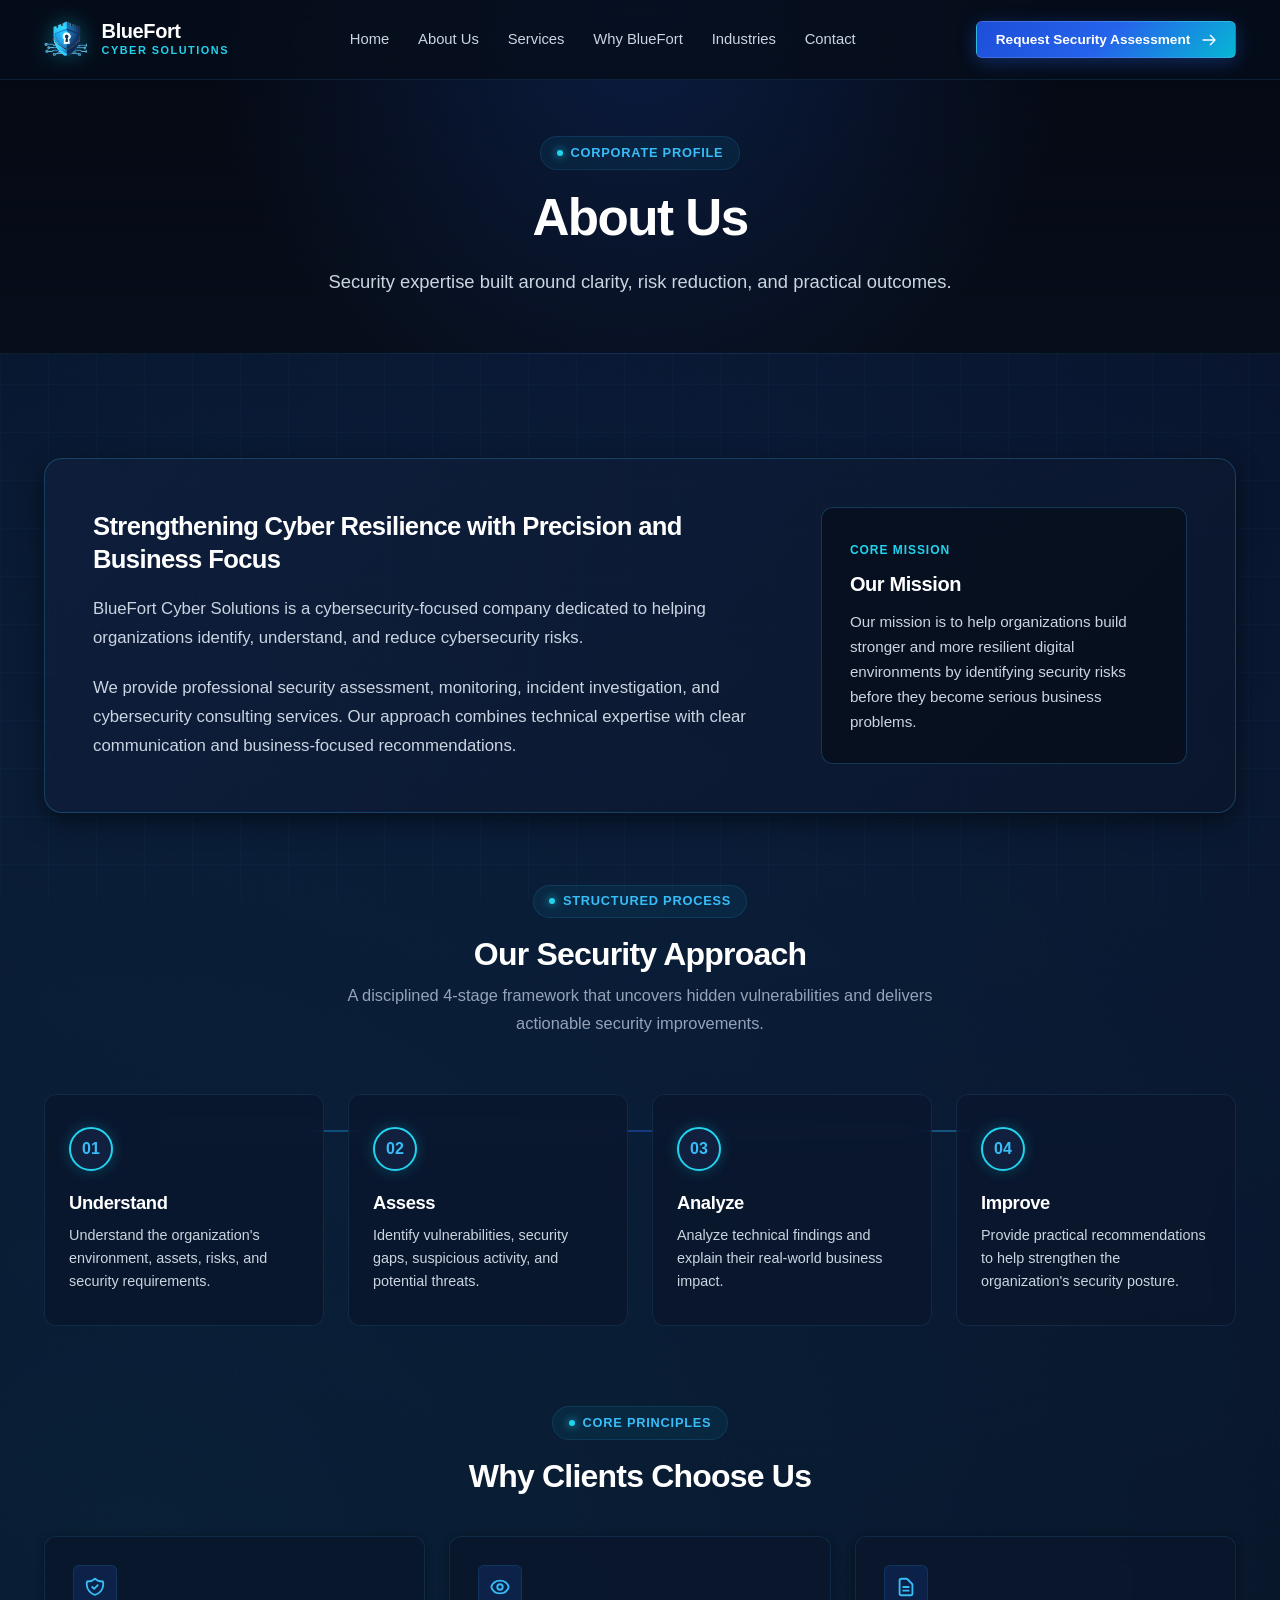
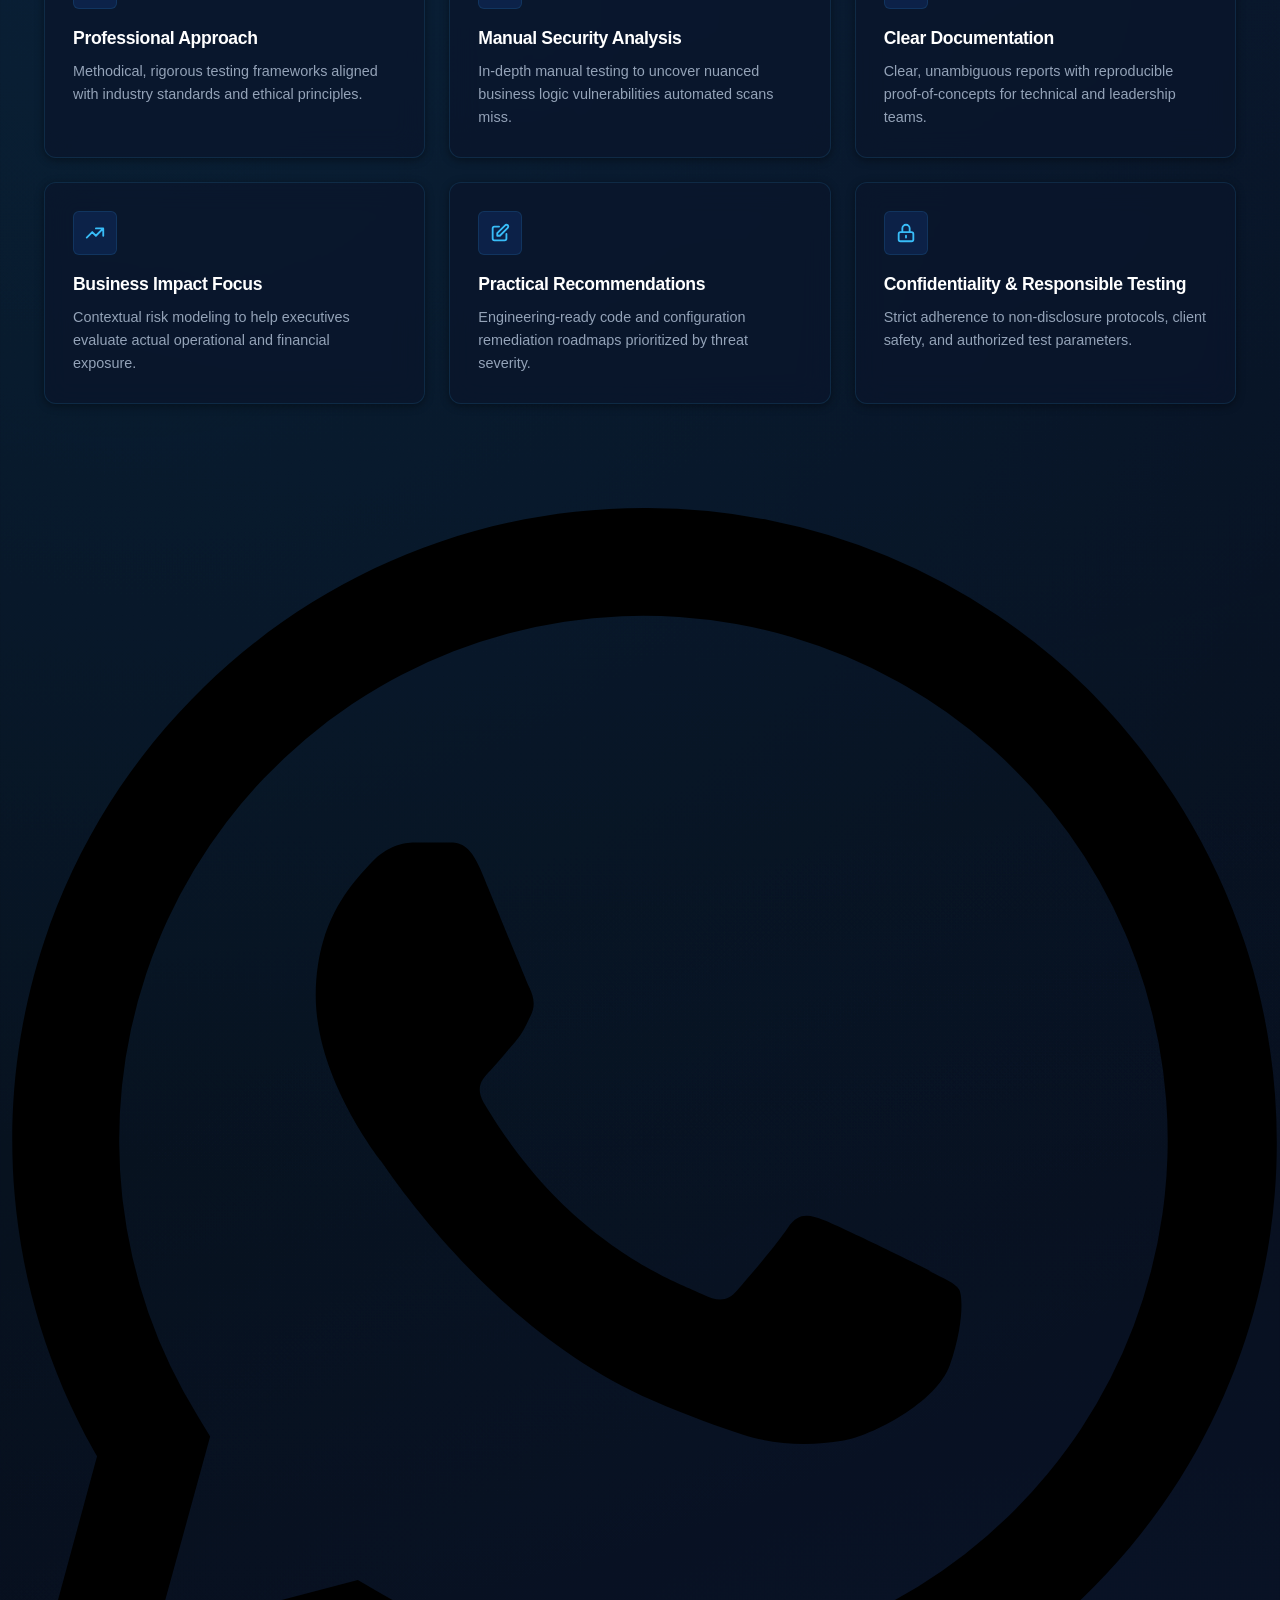
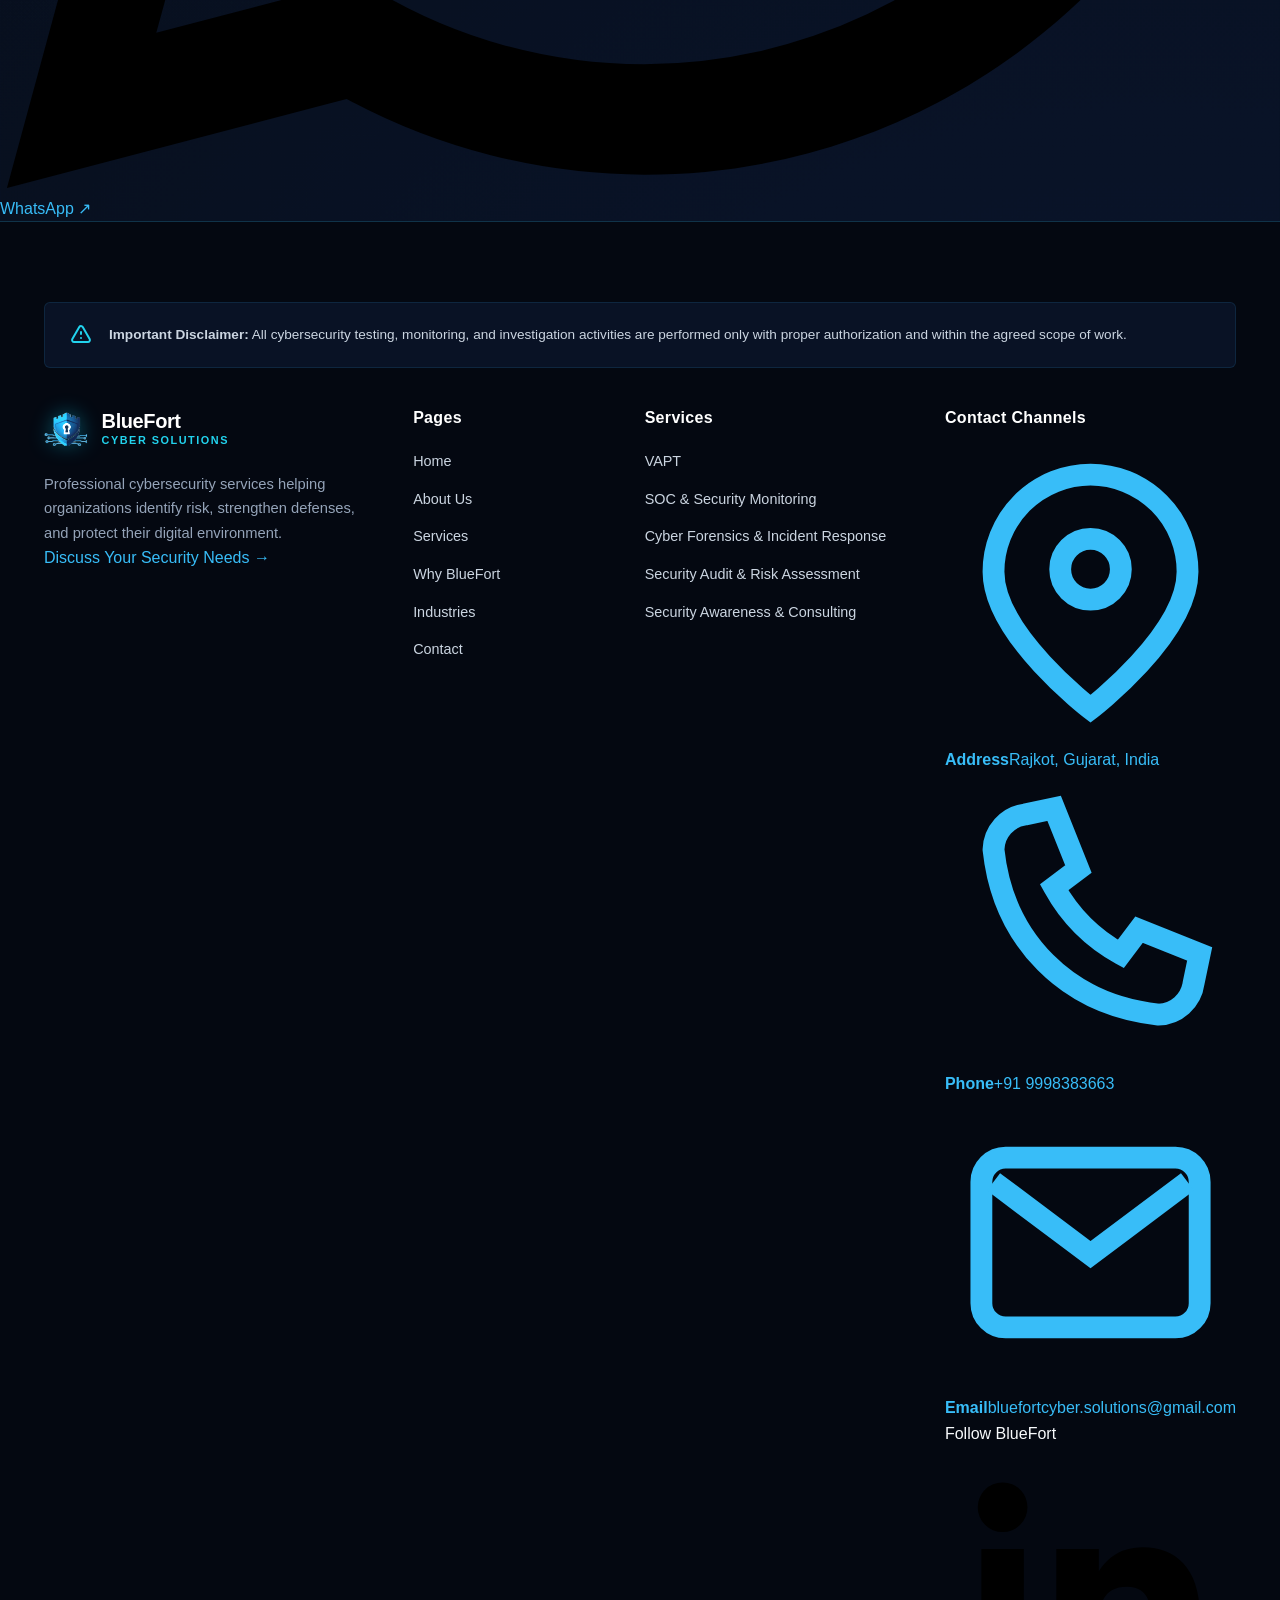
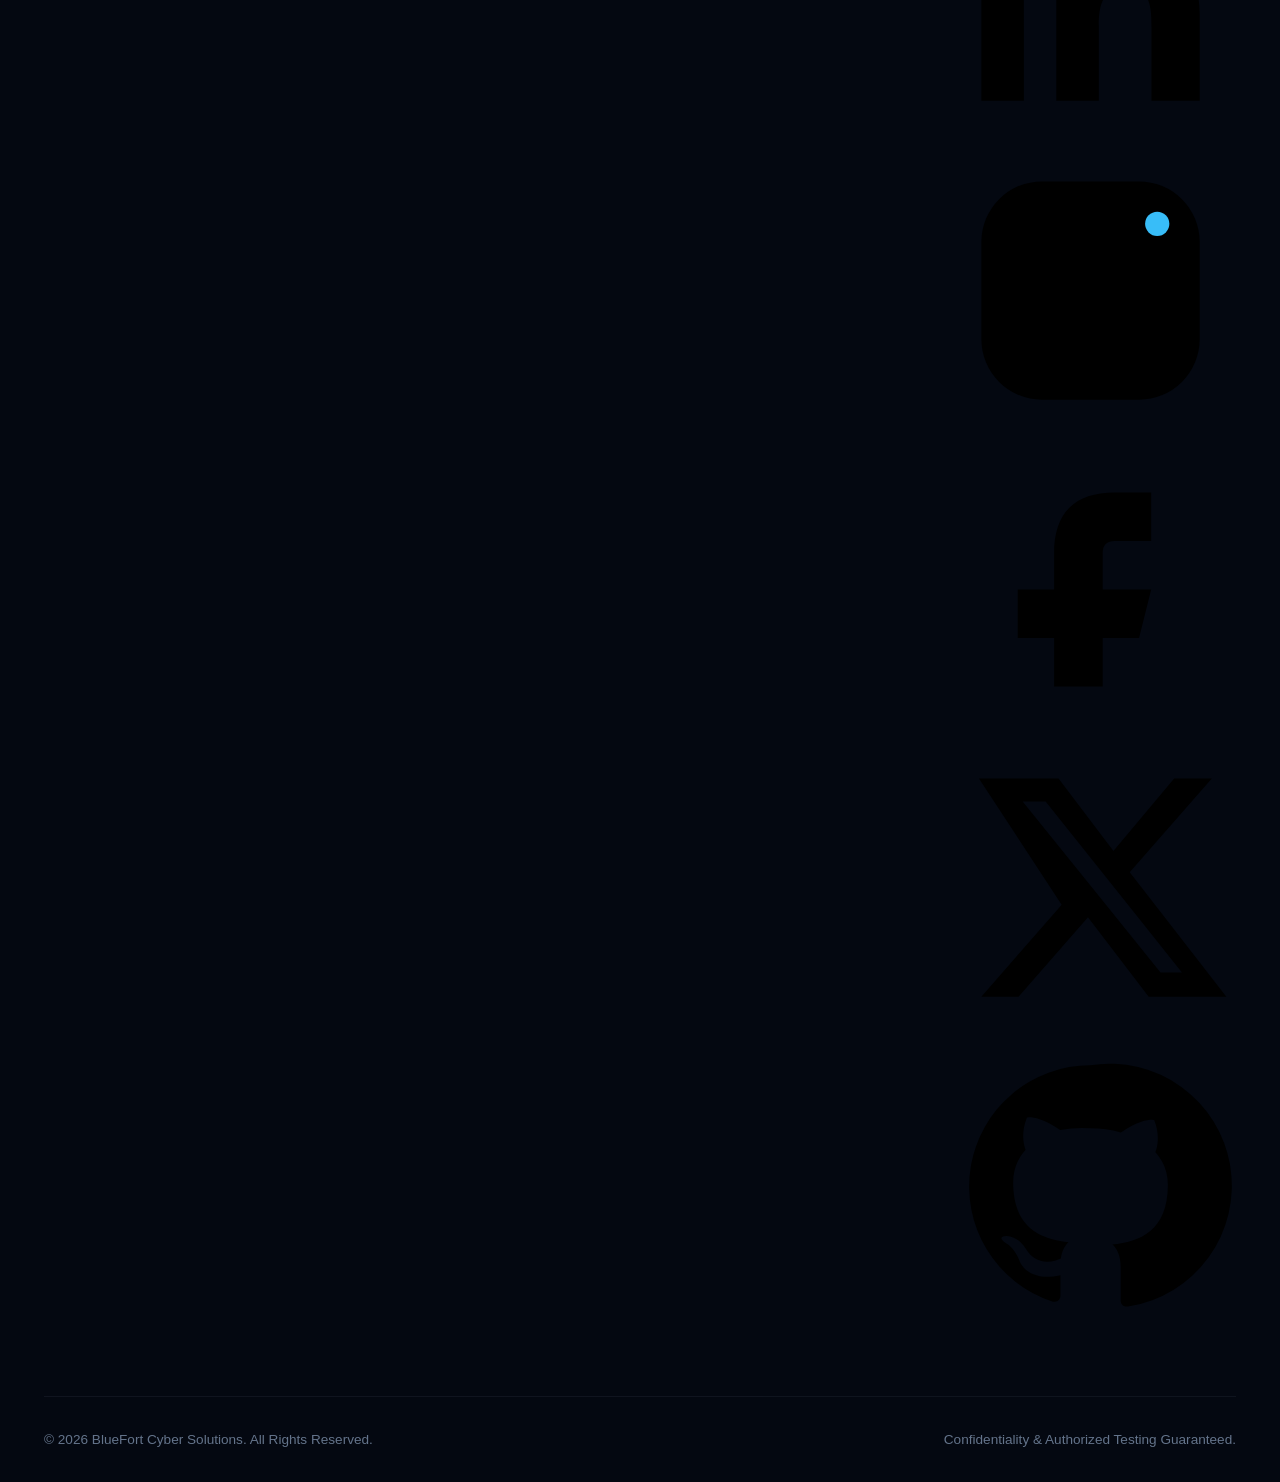
==== about.html @ 677cf363 "Add files via upload" ====
<!DOCTYPE html>
<html lang="en">
<head>
  <meta charset="UTF-8">
  <meta name="viewport" content="width=device-width, initial-scale=1.0">
  <meta http-equiv="Content-Security-Policy" content="default-src 'self'; script-src 'self' 'unsafe-inline' https://fonts.googleapis.com; style-src 'self' 'unsafe-inline' https://fonts.googleapis.com; font-src 'self' https://fonts.gstatic.com; img-src 'self' data: https:; connect-src 'self';">
  <title>About Us | BlueFort Cyber Solutions</title>
  <meta name="description" content="Learn about BlueFort Cyber Solutions, our mission, 4-step security approach, and commitment to proactive B2B cybersecurity.">
  <meta name="theme-color" content="#070e1b">

  

  <!-- Stylesheets -->
  <link rel="stylesheet" href="css/main.css">
  <link rel="stylesheet" href="css/components.css">
  <link rel="stylesheet" href="css/modals.css">

  <!-- Favicon -->
  <link rel="icon" type="image/png" href="assets/logo.png">
</head>
<body>

  <div class="cyber-grid-overlay" aria-hidden="true"></div>

  <!-- Header -->
  <header class="site-header" id="siteHeader">
    <div class="container header-container">
      <a href="index.html" class="brand-logo" aria-label="BlueFort Cyber Solutions Home">
        <img src="assets/logo.png" alt="BlueFort Cyber Solutions Shield" class="brand-logo-img">
        <div class="brand-text-wrapper">
          <span class="brand-title">BlueFort</span>
          <span class="brand-subtitle">Cyber Solutions</span>
        </div>
      </a>

      <nav aria-label="Main Navigation">
        <ul class="nav-menu" id="navMenu">
          <li><a href="index.html" class="nav-link">Home</a></li>
          <li><a href="about.html" class="nav-link">About Us</a></li>
          <li><a href="services.html" class="nav-link">Services</a></li>
          <li><a href="why-us.html" class="nav-link">Why BlueFort</a></li>
          <li><a href="industries.html" class="nav-link">Industries</a></li>
          <li><a href="contact.html" class="nav-link">Contact</a></li>
        </ul>
      </nav>

      <div class="header-actions">
<a href="contact.html" class="btn btn-primary btn-sm">
          <span>Request Security Assessment</span>
          <svg width="16" height="16" viewBox="0 0 24 24" fill="none" stroke="currentColor" stroke-width="2">
            <path stroke-linecap="round" stroke-linejoin="round" d="M14 5l7 7m0 0l-7 7m7-7H3" />
          </svg>
        </a>

        <button class="mobile-toggle" id="mobileToggle" aria-label="Toggle Navigation Menu" aria-expanded="false">
          <svg class="hamburger-icon" fill="none" stroke="currentColor" viewBox="0 0 24 24">
            <path stroke-linecap="round" stroke-linejoin="round" stroke-width="2" d="M4 6h16M4 12h16m-7 6h7" />
          </svg>
        </button>
      </div>
    </div>
  </header>

  <!-- Page Banner -->
  <section class="page-hero">
    <div class="container page-hero-content">
      <div class="section-tag">Corporate Profile</div>
      <h1 class="page-hero-title">About Us</h1>
      <p class="page-hero-subtitle">Security expertise built around clarity, risk reduction, and practical outcomes.</p>
    </div>
  </section>

  <!-- Main Content -->
  <section class="section">
    <div class="container">
      <div class="about-hero-box">
        <div class="about-hero-grid">
          <div>
            <h2 style="font-size:1.6rem; color:#ffffff; margin-bottom:1.1rem; line-height:1.3;">
              Strengthening Cyber Resilience with Precision and Business Focus
            </h2>
            <p style="font-size:1.05rem; line-height:1.75; margin-bottom:1.25rem;">
              BlueFort Cyber Solutions is a cybersecurity-focused company dedicated to helping organizations identify, understand, and reduce cybersecurity risks.
            </p>
            <p style="font-size:1.05rem; line-height:1.75;">
              We provide professional security assessment, monitoring, incident investigation, and cybersecurity consulting services. Our approach combines technical expertise with clear communication and business-focused recommendations.
            </p>
          </div>

          <div class="mission-box">
            <span class="mission-tag">Core Mission</span>
            <h3 class="mission-title">Our Mission</h3>
            <p class="mission-text">
              Our mission is to help organizations build stronger and more resilient digital environments by identifying security risks before they become serious business problems.
            </p>
          </div>
        </div>
      </div>

      <!-- 4-Step Approach Timeline -->
      <div style="text-align:center; margin-top:4.5rem;">
        <div class="section-tag">Structured Process</div>
        <h2 style="font-size:2rem; color:#ffffff;">Our Security Approach</h2>
        <p style="color:var(--text-muted); max-width:640px; margin:0.5rem auto 0 auto;">
          A disciplined 4-stage framework that uncovers hidden vulnerabilities and delivers actionable security improvements.
        </p>
      </div>

      <div class="approach-timeline">
        <div class="approach-step">
          <div class="step-num-badge">01</div>
          <h3 class="approach-step-title">Understand</h3>
          <p class="approach-step-desc">
            Understand the organization's environment, assets, risks, and security requirements.
          </p>
        </div>

        <div class="approach-step">
          <div class="step-num-badge">02</div>
          <h3 class="approach-step-title">Assess</h3>
          <p class="approach-step-desc">
            Identify vulnerabilities, security gaps, suspicious activity, and potential threats.
          </p>
        </div>

        <div class="approach-step">
          <div class="step-num-badge">03</div>
          <h3 class="approach-step-title">Analyze</h3>
          <p class="approach-step-desc">
            Analyze technical findings and explain their real-world business impact.
          </p>
        </div>

        <div class="approach-step">
          <div class="step-num-badge">04</div>
          <h3 class="approach-step-title">Improve</h3>
          <p class="approach-step-desc">
            Provide practical recommendations to help strengthen the organization's security posture.
          </p>
        </div>
      </div>

      <!-- Why Clients Choose Us 6 Cards -->
      <div style="text-align:center; margin: 5rem 0 2.5rem 0;">
        <div class="section-tag">Core Principles</div>
        <h2 style="font-size:2rem; color:#ffffff;">Why Clients Choose Us</h2>
      </div>

      <div class="choose-us-grid">
        <div class="glass-card choose-card">
          <div class="choose-icon-box">
            <svg width="22" height="22" viewBox="0 0 24 24" fill="none" stroke="currentColor" stroke-width="2">
              <path stroke-linecap="round" stroke-linejoin="round" d="M9 12l2 2 4-4m5.618-4.016A11.955 11.955 0 0112 2.944a11.955 11.955 0 01-8.618 3.04A12.02 12.02 0 003 9c0 5.591 3.824 10.29 9 11.622 5.176-1.332 9-6.03 9-11.622 0-1.042-.133-2.052-.382-3.016z" />
            </svg>
          </div>
          <h3 class="choose-title">Professional Approach</h3>
          <p class="choose-desc">Methodical, rigorous testing frameworks aligned with industry standards and ethical principles.</p>
        </div>

        <div class="glass-card choose-card">
          <div class="choose-icon-box">
            <svg width="22" height="22" viewBox="0 0 24 24" fill="none" stroke="currentColor" stroke-width="2">
              <path stroke-linecap="round" stroke-linejoin="round" d="M15 12a3 3 0 11-6 0 3 3 0 016 0z" />
              <path stroke-linecap="round" stroke-linejoin="round" d="M2.458 12C3.732 7.943 7.523 5 12 5c4.478 0 8.268 2.943 9.542 7-1.274 4.057-5.064 7-9.542 7-4.477 0-8.268-2.943-9.542-7z" />
            </svg>
          </div>
          <h3 class="choose-title">Manual Security Analysis</h3>
          <p class="choose-desc">In-depth manual testing to uncover nuanced business logic vulnerabilities automated scans miss.</p>
        </div>

        <div class="glass-card choose-card">
          <div class="choose-icon-box">
            <svg width="22" height="22" viewBox="0 0 24 24" fill="none" stroke="currentColor" stroke-width="2">
              <path stroke-linecap="round" stroke-linejoin="round" d="M9 12h6m-6 4h6m2 5H7a2 2 0 01-2-2V5a2 2 0 012-2h5.586a1 1 0 01.707.293l5.414 5.414a1 1 0 01.293.707V19a2 2 0 01-2 2z" />
            </svg>
          </div>
          <h3 class="choose-title">Clear Documentation</h3>
          <p class="choose-desc">Clear, unambiguous reports with reproducible proof-of-concepts for technical and leadership teams.</p>
        </div>

        <div class="glass-card choose-card">
          <div class="choose-icon-box">
            <svg width="22" height="22" viewBox="0 0 24 24" fill="none" stroke="currentColor" stroke-width="2">
              <path stroke-linecap="round" stroke-linejoin="round" d="M13 7h8m0 0v8m0-8l-8 8-4-4-6 6" />
            </svg>
          </div>
          <h3 class="choose-title">Business Impact Focus</h3>
          <p class="choose-desc">Contextual risk modeling to help executives evaluate actual operational and financial exposure.</p>
        </div>

        <div class="glass-card choose-card">
          <div class="choose-icon-box">
            <svg width="22" height="22" viewBox="0 0 24 24" fill="none" stroke="currentColor" stroke-width="2">
              <path stroke-linecap="round" stroke-linejoin="round" d="M11 5H6a2 2 0 00-2 2v11a2 2 0 002 2h11a2 2 0 002-2v-5m-1.414-9.414a2 2 0 112.828 2.828L11.828 15H9v-2.828l8.586-8.586z" />
            </svg>
          </div>
          <h3 class="choose-title">Practical Recommendations</h3>
          <p class="choose-desc">Engineering-ready code and configuration remediation roadmaps prioritized by threat severity.</p>
        </div>

        <div class="glass-card choose-card">
          <div class="choose-icon-box">
            <svg width="22" height="22" viewBox="0 0 24 24" fill="none" stroke="currentColor" stroke-width="2">
              <path stroke-linecap="round" stroke-linejoin="round" d="M12 15v2m-6 4h12a2 2 0 002-2v-6a2 2 0 00-2-2H6a2 2 0 00-2 2v6a2 2 0 002 2zm10-10V7a4 4 0 00-8 0v4h8z" />
            </svg>
          </div>
          <h3 class="choose-title">Confidentiality & Responsible Testing</h3>
          <p class="choose-desc">Strict adherence to non-disclosure protocols, client safety, and authorized test parameters.</p>
        </div>
      </div>
    </div>
  </section>

  <!-- Footer -->
  <!-- ==================================================================
       FLOATING WHATSAPP CTA — DIRECT CLIENT INQUIRIES
       ================================================================== -->
  <a class="floating-whatsapp" href="https://wa.me/919998383663?text=Hello%20BlueFort%20Cyber%20Solutions%2C%20I%20would%20like%20to%20discuss%20a%20cybersecurity%20requirement." target="_blank" rel="noopener noreferrer" aria-label="Chat with BlueFort Cyber Solutions on WhatsApp" title="Chat on WhatsApp">
    <span class="whatsapp-icon" aria-hidden="true"><svg viewBox="0 0 24 24"><path d="M20.5 3.5A11.8 11.8 0 0 0 12.08 0C5.55 0 .23 5.31.23 11.85c0 2.09.55 4.13 1.59 5.93L.13 24l6.37-1.67a11.8 11.8 0 0 0 5.58 1.42h.01c6.53 0 11.85-5.31 11.85-11.85 0-3.16-1.23-6.13-3.44-8.4Zm-8.42 18.18h-.01a9.82 9.82 0 0 1-5-1.37l-.36-.21-3.78.99 1.01-3.68-.23-.38a9.83 9.83 0 1 1 8.37 4.65Zm5.4-7.36c-.3-.15-1.77-.87-2.04-.97-.27-.1-.47-.15-.67.15-.2.3-.77.97-.95 1.17-.17.2-.35.22-.65.07-.3-.15-1.27-.47-2.42-1.5-.9-.8-1.5-1.79-1.68-2.09-.17-.3-.02-.46.13-.61.14-.14.3-.35.45-.52.15-.17.2-.3.3-.5.1-.2.05-.37-.02-.52-.07-.15-.67-1.62-.92-2.22-.24-.58-.49-.5-.67-.51h-.57c-.2 0-.52.07-.8.37-.27.3-1.05 1.02-1.05 2.5s1.07 2.9 1.22 3.1c.15.2 2.1 3.2 5.09 4.49.71.31 1.26.5 1.69.64.71.23 1.36.2 1.87.12.57-.09 1.77-.72 2.02-1.42.25-.7.25-1.3.17-1.42-.07-.12-.27-.2-.57-.35Z"/></svg></span>
    <span class="whatsapp-label">WhatsApp</span>
    <span class="whatsapp-arrow" aria-hidden="true">↗</span>
  </a>
<footer class="site-footer">
    <div class="container">
      <div class="footer-disclaimer-box">
        <svg class="disclaimer-icon" viewBox="0 0 24 24" fill="none" stroke="currentColor" stroke-width="2">
          <path stroke-linecap="round" stroke-linejoin="round" d="M12 9v2m0 4h.01m-6.938 4h13.856c1.54 0 2.502-1.667 1.732-3L13.732 4c-.77-1.333-2.694-1.333-3.464 0L3.34 16c-.77 1.333.192 3 1.732 3z" />
        </svg>
        <div class="disclaimer-text">
          <strong>Important Disclaimer:</strong> All cybersecurity testing, monitoring, and investigation activities are performed only with proper authorization and within the agreed scope of work.
        </div>
      </div>

      <!-- ==================================================================
           FOOTER — COMPANY, NAVIGATION, SERVICES & CONTACT CHANNELS
           ================================================================== -->
      <div class="footer-grid">
        <!-- FOOTER SECTION 1: BRAND -->
        <div class="footer-brand-column">
          <a href="index.html" class="brand-logo footer-brand-logo" aria-label="BlueFort Cyber Solutions Home">
            <img src="assets/logo.png" alt="BlueFort Cyber Solutions" class="brand-logo-img">
            <div class="brand-text-wrapper">
              <span class="brand-title">BlueFort</span>
              <span class="brand-subtitle">Cyber Solutions</span>
            </div>
          </a>
          <p class="footer-brand-desc">
            Professional cybersecurity services helping organizations identify risk, strengthen defenses, and protect their digital environment.
          </p>
          <a class="footer-cta-link" href="contact.html">Discuss Your Security Needs <span aria-hidden="true">→</span></a>
        </div>

        <!-- FOOTER SECTION 2: PAGES -->
        <div class="footer-column">
          <h4 class="footer-column-title">Pages</h4>
          <ul class="footer-links">
            <li><a href="index.html" class="footer-link">Home</a></li>
            <li><a href="about.html" class="footer-link">About Us</a></li>
            <li><a href="services.html" class="footer-link">Services</a></li>
            <li><a href="why-us.html" class="footer-link">Why BlueFort</a></li>
            <li><a href="industries.html" class="footer-link">Industries</a></li>
            <li><a href="contact.html" class="footer-link">Contact</a></li>
          </ul>
        </div>

        <!-- FOOTER SECTION 3: SERVICES -->
        <div class="footer-column">
          <h4 class="footer-column-title">Services</h4>
          <ul class="footer-links">
            <li><a href="services.html#vapt" class="footer-link">VAPT</a></li>
            <li><a href="services.html#soc" class="footer-link">SOC &amp; Security Monitoring</a></li>
            <li><a href="services.html#forensics" class="footer-link">Cyber Forensics &amp; Incident Response</a></li>
            <li><a href="services.html#audit" class="footer-link">Security Audit &amp; Risk Assessment</a></li>
            <li><a href="services.html#awareness" class="footer-link">Security Awareness &amp; Consulting</a></li>
          </ul>
        </div>

        <!-- FOOTER SECTION 4: CONTACT CHANNELS -->
        <div class="footer-column footer-contact-column">
          <h4 class="footer-column-title">Contact Channels</h4>
          <div class="footer-contact-list">
            <a class="footer-contact-item" href="https://www.google.com/maps/search/?api=1&query=Rajkot%2C%20Gujarat%2C%20India" target="_blank" rel="noopener noreferrer" aria-label="BlueFort location in Rajkot, Gujarat, India">
              <span class="footer-contact-icon" aria-hidden="true">
                <svg viewBox="0 0 24 24" fill="none" stroke="currentColor" stroke-width="1.8"><path d="M20 10.2c0 5.2-8 11.3-8 11.3S4 15.4 4 10.2a8 8 0 1 1 16 0Z"/><circle cx="12" cy="10" r="2.5"/></svg>
              </span>
              <span><strong>Address</strong><span>Rajkot, Gujarat, India</span></span>
            </a>
            <a class="footer-contact-item" href="tel:+919998383663" aria-label="Call BlueFort Cyber Solutions at +91 9998383663">
              <span class="footer-contact-icon" aria-hidden="true">
                <svg viewBox="0 0 24 24" fill="none" stroke="currentColor" stroke-width="1.8"><path d="M6.6 3.5 9 3l2 5-2 1.5a14 14 0 0 0 5.5 5.5L16 13l5 2-.5 2.4A3 3 0 0 1 17.6 20C10.1 19.2 4.8 13.9 4 6.4A3 3 0 0 1 6.6 3.5Z"/></svg>
              </span>
              <span><strong>Phone</strong><span>+91 9998383663</span></span>
            </a>
            <a class="footer-contact-item" href="mailto:bluefortcyber.solutions@gmail.com" aria-label="Email BlueFort Cyber Solutions">
              <span class="footer-contact-icon" aria-hidden="true">
                <svg viewBox="0 0 24 24" fill="none" stroke="currentColor" stroke-width="1.8"><rect x="3" y="5" width="18" height="14" rx="2"/><path d="m4 7 8 6 8-6"/></svg>
              </span>
              <span><strong>Email</strong><span>bluefortcyber.solutions@gmail.com</span></span>
            </a>
          </div>

          <!-- ==================================================================
               🔧 EDIT SOCIAL LINKS HERE
               Change ONLY the href values below when your final profiles are ready.
               ================================================================== -->
          <div class="footer-social-wrap">
            <span class="footer-social-label">Follow BlueFort</span>
            <div class="footer-social-links" aria-label="BlueFort Cyber Solutions social media links">
              <a class="footer-social-link" href="https://www.linkedin.com/company/bluefort-cyber/" target="_blank" rel="noopener noreferrer" aria-label="LinkedIn" title="EDIT: LinkedIn URL">
                <svg viewBox="0 0 24 24" aria-hidden="true"><path d="M6.5 8.5H3V21h3.5V8.5ZM4.75 3A2.05 2.05 0 1 0 4.75 7.1 2.05 2.05 0 0 0 4.75 3ZM21 13.85c0-3.76-2-5.51-4.67-5.51-2.15 0-3.11 1.18-3.65 2v-1.84H9.18V21h3.5v-6.19c0-1.63.31-3.2 2.33-3.2 1.99 0 2.02 1.85 2.02 3.31V21H21v-7.15Z"/></svg>
              </a>
              <a class="footer-social-link" href="https://www.instagram.com/" target="_blank" rel="noopener noreferrer" aria-label="Instagram" title="EDIT: Instagram URL">
                <svg viewBox="0 0 24 24" aria-hidden="true"><rect x="3" y="3" width="18" height="18" rx="5"/><circle cx="12" cy="12" r="4"/><circle cx="17.5" cy="6.5" r="1" fill="currentColor" stroke="none"/></svg>
              </a>
              <a class="footer-social-link" href="https://www.facebook.com/" target="_blank" rel="noopener noreferrer" aria-label="Facebook" title="EDIT: Facebook URL">
                <svg viewBox="0 0 24 24" aria-hidden="true"><path d="M14 8h3V4h-3c-3.31 0-5 1.69-5 5v3H6v4h3v4h4v-4h3l1-4h-4V9c0-.66.34-1 1-1Z"/></svg>
              </a>
              <a class="footer-social-link" href="https://x.com/" target="_blank" rel="noopener noreferrer" aria-label="X" title="EDIT: X URL">
                <svg viewBox="0 0 24 24" aria-hidden="true"><path d="M18.9 3H22l-6.77 7.74L23.2 21h-6.4l-5.01-6.55L6.06 21H3l6.62-7.57L2.8 3h6.56l4.53 5.99L18.9 3Zm-1.13 16h1.77L8.3 4.9H6.4L17.77 19Z"/></svg>
              </a>
              <a class="footer-social-link" href="https://github.com/" target="_blank" rel="noopener noreferrer" aria-label="GitHub" title="EDIT: GitHub URL">
                <svg viewBox="0 0 24 24" aria-hidden="true"><path d="M12 2a10 10 0 0 0-3.16 19.49c.5.09.68-.22.68-.48v-1.69c-2.78.6-3.37-1.18-3.37-1.18-.45-1.15-1.11-1.46-1.11-1.46-.91-.62.07-.61.07-.61 1 .07 1.53 1.03 1.53 1.03.89 1.53 2.34 1.09 2.91.83.09-.65.35-1.09.63-1.34-2.22-.25-4.56-1.11-4.56-4.94 0-1.09.39-1.98 1.03-2.68-.1-.25-.45-1.27.1-2.65 0 0 .84-.27 2.75 1.02A9.55 9.55 0 0 1 12 7.2c.85 0 1.7.12 2.5.34 1.91-1.29 2.75-1.02 2.75-1.02.55 1.38.2 2.4.1 2.65.64.7 1.03 1.59 1.03 2.68 0 3.84-2.34 4.69-4.57 4.94.36.31.68.92.68 1.85v2.75c0 .27.18.58.69.48A10 10 0 0 0 12 2Z"/></svg>
              </a>
            </div>
          </div>
        </div>
      </div>

      <!-- FOOTER SECTION 5: COPYRIGHT -->
      <div class="footer-bottom">
        <div>&copy; 2026 BlueFort Cyber Solutions. All Rights Reserved.</div>
        <div class="footer-legal">Confidentiality &amp; Authorized Testing Guaranteed.</div>
      </div>
    </div>
  </footer>

  <script src="js/app.js"></script>
</body>
</html>
---- css/main.css ----
/* ==========================================================================
   BLUEFORT CYBER SOLUTIONS - MODERN ENTERPRISE CYBERSECURITY DESIGN SYSTEM
   ========================================================================== */

@import url('https://fonts.googleapis.com/css2?family=Plus+Jakarta+Sans:wght@300;400;500;600;700;800&family=JetBrains+Mono:wght@400;500;600&display=swap');

:root {
  /* Core Backgrounds */
  --bg-darkest: #040811;
  --bg-primary: #070e1b;
  --bg-secondary: #0b162c;
  --bg-tertiary: #10203e;
  --bg-card: rgba(11, 22, 44, 0.72);
  --bg-card-hover: rgba(16, 32, 62, 0.88);
  --bg-card-active: rgba(22, 44, 84, 0.95);
  --bg-glass: rgba(7, 14, 27, 0.85);

  /* Primary Blue Accents */
  --blue-600: #1d4ed8;
  --blue-500: #2563eb;
  --blue-400: #3b82f6;
  --blue-300: #60a5fa;

  /* Cyan Cyber Glow Accents */
  --cyan-500: #06b6d4;
  --cyan-400: #22d3ee;
  --cyan-300: #38bdf8;
  --cyan-glow: rgba(6, 182, 212, 0.28);
  --cyan-glow-subtle: rgba(6, 182, 212, 0.12);

  /* Alert / Status Accents */
  --severity-critical: #ef4444;
  --severity-high: #f97316;
  --severity-medium: #eab308;
  --severity-low: #3b82f6;
  --severity-info: #06b6d4;
  --status-success: #10b981;

  /* Typography Colors */
  --text-white: #ffffff;
  --text-primary: #f8fafc;
  --text-secondary: #cbd5e1;
  --text-muted: #94a3b8;
  --text-dim: #64748b;
  --text-cyan: #38bdf8;

  /* Borders & Dividers */
  --border-subtle: rgba(56, 189, 248, 0.12);
  --border-medium: rgba(56, 189, 248, 0.24);
  --border-bright: rgba(6, 182, 212, 0.55);
  --border-card: rgba(148, 163, 184, 0.12);

  /* Elevation Shadows */
  --shadow-sm: 0 2px 8px rgba(0, 0, 0, 0.4);
  --shadow-md: 0 8px 24px rgba(0, 0, 0, 0.5);
  --shadow-lg: 0 16px 40px rgba(0, 0, 0, 0.65);
  --shadow-glow: 0 0 25px rgba(6, 182, 212, 0.22);
  --shadow-glow-blue: 0 0 30px rgba(37, 99, 235, 0.3);

  /* Layout & Spacing */
  --container-max: 1240px;
  --header-height: 80px;
  --radius-sm: 6px;
  --radius-md: 12px;
  --radius-lg: 18px;
  --radius-full: 9999px;

  /* Transitions */
  --transition-fast: 180ms cubic-bezier(0.16, 1, 0.3, 1);
  --transition-normal: 280ms cubic-bezier(0.16, 1, 0.3, 1);
  --transition-slow: 450ms cubic-bezier(0.16, 1, 0.3, 1);
}

/* Light Theme Variables */
:root[data-theme="light"] {
  /* Core Backgrounds */
  --bg-darkest: #f1f5f9;
  --bg-primary: #f8fafc;
  --bg-secondary: #ffffff;
  --bg-tertiary: #f1f5f9;
  --bg-card: rgba(255, 255, 255, 0.9);
  --bg-card-hover: rgba(248, 250, 252, 0.95);
  --bg-card-active: rgba(241, 245, 249, 1);
  --bg-glass: rgba(255, 255, 255, 0.85);

  /* Primary Blue Accents */
  --blue-600: #2563eb;
  --blue-500: #3b82f6;
  --blue-400: #60a5fa;
  --blue-300: #93c5fd;

  /* Cyan Cyber Glow Accents */
  --cyan-500: #0891b2;
  --cyan-400: #06b6d4;
  --cyan-300: #22d3ee;
  --cyan-glow: rgba(8, 145, 178, 0.15);
  --cyan-glow-subtle: rgba(8, 145, 178, 0.08);

  /* Typography Colors */
  --text-white: #0f172a;
  --text-primary: #1e293b;
  --text-secondary: #334155;
  --text-muted: #64748b;
  --text-dim: #94a3b8;
  --text-cyan: #0284c7;

  /* Borders & Dividers */
  --border-subtle: rgba(15, 23, 42, 0.08);
  --border-medium: rgba(15, 23, 42, 0.15);
  --border-bright: rgba(15, 23, 42, 0.25);
  --border-card: rgba(15, 23, 42, 0.1);

  /* Elevation Shadows */
  --shadow-sm: 0 2px 8px rgba(15, 23, 42, 0.08);
  --shadow-md: 0 8px 24px rgba(15, 23, 42, 0.12);
  --shadow-lg: 0 16px 40px rgba(15, 23, 42, 0.15);
  --shadow-glow: 0 0 25px rgba(15, 23, 42, 0.05);
  --shadow-glow-blue: 0 0 30px rgba(37, 99, 235, 0.1);
}

/* Base Styles */
*, *::before, *::after {
  box-sizing: border-box;
  margin: 0;
  padding: 0;
}

html {
  font-family: 'Plus Jakarta Sans', -apple-system, BlinkMacSystemFont, 'Segoe UI', Roboto, sans-serif;
  font-size: 16px;
  line-height: 1.6;
  color: var(--text-primary);
  background-color: var(--bg-primary);
  scroll-behavior: smooth;
  text-rendering: optimizeLegibility;
  -webkit-font-smoothing: antialiased;
  -moz-osx-font-smoothing: grayscale;
}

body {
  min-height: 100vh;
  position: relative;
  overflow-x: hidden;
  background: 
    radial-gradient(circle at 50% 0%, rgba(37, 99, 235, 0.15), transparent 45%),
    radial-gradient(circle at 10% 25%, rgba(6, 182, 212, 0.08), transparent 35%),
    radial-gradient(circle at 90% 65%, rgba(37, 99, 235, 0.1), transparent 40%),
    linear-gradient(180deg, var(--bg-darkest) 0%, var(--bg-primary) 12%, var(--bg-primary) 88%, var(--bg-darkest) 100%);
}

/* Background Cyber Grid */
.cyber-grid-overlay {
  position: fixed;
  top: 0;
  left: 0;
  width: 100%;
  height: 100%;
  background-image: 
    linear-gradient(to right, rgba(56, 189, 248, 0.03) 1px, transparent 1px),
    linear-gradient(to bottom, rgba(56, 189, 248, 0.03) 1px, transparent 1px);
  background-size: 48px 48px;
  pointer-events: none;
  z-index: 0;
}

/* Container */
.container {
  width: 100%;
  max-width: var(--container-max);
  margin-left: auto;
  margin-right: auto;
  padding-left: 1.5rem;
  padding-right: 1.5rem;
  position: relative;
  z-index: 1;
}

/* Typography Helpers */
h1, h2, h3, h4, h5, h6 {
  color: var(--text-white);
  font-weight: 700;
  line-height: 1.25;
  letter-spacing: -0.02em;
}

h1 {
  font-size: clamp(2.4rem, 4.5vw, 3.8rem);
  font-weight: 800;
  letter-spacing: -0.03em;
}

h2 {
  font-size: clamp(1.9rem, 3.2vw, 2.75rem);
  letter-spacing: -0.025em;
}

h3 {
  font-size: clamp(1.25rem, 2vw, 1.5rem);
}

h4 {
  font-size: 1.15rem;
}

p {
  color: var(--text-secondary);
  font-size: 1.025rem;
  line-height: 1.7;
}

a {
  color: var(--cyan-300);
  text-decoration: none;
  transition: color var(--transition-fast);
}

a:hover {
  color: var(--text-white);
}

code, .font-mono {
  font-family: 'JetBrains Mono', monospace;
}

/* Section Common Structure */
.section {
  padding: 6.5rem 0;
  position: relative;
  z-index: 1;
}

.section-header {
  text-align: center;
  max-width: 760px;
  margin: 0 auto 3.5rem auto;
}

.section-tag {
  display: inline-flex;
  align-items: center;
  gap: 0.5rem;
  padding: 0.35rem 0.95rem;
  border-radius: var(--radius-full);
  background: rgba(6, 182, 212, 0.08);
  border: 1px solid var(--border-subtle);
  color: var(--cyan-300);
  font-size: 0.8rem;
  font-weight: 600;
  letter-spacing: 0.06em;
  text-transform: uppercase;
  margin-bottom: 1rem;
}

.section-tag::before {
  content: '';
  display: inline-block;
  width: 6px;
  height: 6px;
  border-radius: 50%;
  background-color: var(--cyan-400);
  box-shadow: 0 0 8px var(--cyan-400);
}

.section-title {
  margin-bottom: 1.25rem;
  color: var(--text-white);
}

.section-subtitle {
  font-size: 1.1rem;
  color: var(--text-muted);
}

/* Glassmorphic Card Mixin */
.glass-card {
  background: var(--bg-card);
  backdrop-filter: blur(14px);
  -webkit-backdrop-filter: blur(14px);
  border: 1px solid var(--border-subtle);
  border-radius: var(--radius-md);
  padding: 2rem;
  box-shadow: var(--shadow-sm);
  transition: transform var(--transition-normal), border-color var(--transition-normal), box-shadow var(--transition-normal), background var(--transition-normal);
  position: relative;
  overflow: hidden;
}

.glass-card::before {
  content: '';
  position: absolute;
  top: 0;
  left: 0;
  right: 0;
  height: 1px;
  background: linear-gradient(90deg, transparent, rgba(56, 189, 248, 0.4), transparent);
  opacity: 0;
  transition: opacity var(--transition-normal);
}

.glass-card:hover {
  transform: translateY(-4px);
  border-color: var(--border-medium);
  box-shadow: var(--shadow-md), var(--shadow-glow-blue);
  background: var(--bg-card-hover);
}

.glass-card:hover::before {
  opacity: 1;
}

/* Buttons */
.btn {
  display: inline-flex;
  align-items: center;
  justify-content: center;
  gap: 0.65rem;
  padding: 0.85rem 1.65rem;
  font-size: 0.95rem;
  font-weight: 600;
  border-radius: var(--radius-sm);
  border: 1px solid transparent;
  cursor: pointer;
  transition: all var(--transition-normal);
  line-height: 1;
  text-decoration: none;
}

.btn:focus-visible {
  outline: 2px solid var(--cyan-400);
  outline-offset: 3px;
}

.btn-primary {
  background: linear-gradient(135deg, var(--blue-600) 0%, var(--blue-500) 50%, var(--cyan-500) 100%);
  color: var(--text-white);
  box-shadow: 0 4px 18px rgba(37, 99, 235, 0.35);
  border: 1px solid rgba(255, 255, 255, 0.15);
}

.btn-primary:hover {
  background: linear-gradient(135deg, #1e40af 0%, var(--blue-600) 50%, #0891b2 100%);
  transform: translateY(-2px);
  box-shadow: 0 6px 24px rgba(6, 182, 212, 0.45);
  color: var(--text-white);
}

.btn-secondary {
  background: rgba(15, 23, 42, 0.6);
  color: var(--text-primary);
  border: 1px solid var(--border-medium);
  backdrop-filter: blur(8px);
}

.btn-secondary:hover {
  background: rgba(30, 41, 59, 0.8);
  border-color: var(--cyan-400);
  color: var(--text-white);
  transform: translateY(-2px);
  box-shadow: 0 4px 16px rgba(6, 182, 212, 0.2);
}

.btn-outline-cyan {
  background: transparent;
  color: var(--cyan-300);
  border: 1px solid var(--border-medium);
}

.btn-outline-cyan:hover {
  background: rgba(6, 182, 212, 0.1);
  border-color: var(--cyan-400);
  color: var(--text-white);
}

.btn-sm {
  padding: 0.6rem 1.15rem;
  font-size: 0.85rem;
}

.btn-lg {
  padding: 1.05rem 2.2rem;
  font-size: 1.05rem;
}

/* Badges & Pills */
.badge {
  display: inline-flex;
  align-items: center;
  padding: 0.25rem 0.65rem;
  border-radius: var(--radius-sm);
  font-size: 0.75rem;
  font-weight: 600;
  text-transform: uppercase;
  letter-spacing: 0.04em;
}

.badge-critical {
  background: rgba(239, 68, 68, 0.15);
  color: #fca5a5;
  border: 1px solid rgba(239, 68, 68, 0.4);
}

.badge-high {
  background: rgba(249, 115, 22, 0.15);
  color: #fdba74;
  border: 1px solid rgba(249, 115, 22, 0.4);
}

.badge-medium {
  background: rgba(234, 179, 8, 0.15);
  color: #fde047;
  border: 1px solid rgba(234, 179, 8, 0.4);
}

.badge-low {
  background: rgba(59, 130, 246, 0.15);
  color: #93c5fd;
  border: 1px solid rgba(59, 130, 246, 0.4);
}

.badge-info {
  background: rgba(6, 182, 212, 0.15);
  color: #67e8f9;
  border: 1px solid rgba(6, 182, 212, 0.4);
}

/* Custom Scrollbars */
::-webkit-scrollbar {
  width: 8px;
  height: 8px;
}

::-webkit-scrollbar-track {
  background: var(--bg-darkest);
}

::-webkit-scrollbar-thumb {
  background: var(--bg-tertiary);
  border-radius: var(--radius-full);
  border: 2px solid var(--bg-darkest);
}

::-webkit-scrollbar-thumb:hover {
  background: var(--blue-600);
}

/* Accessibility: Focus visible */
:focus-visible {
  outline: 2px solid var(--cyan-400);
  outline-offset: 2px;
}

/* Responsive adjustments */
@media (max-width: 768px) {
  .section {
    padding: 4.5rem 0;
  }
  
  .section-header {
    margin-bottom: 2.5rem;
  }
}
---- css/components.css ----
/* ==========================================================================
   BLUEFORT CYBER SOLUTIONS - UI COMPONENTS & SECTIONS STYLING
   ========================================================================== */

/* --------------------------------------------------------------------------
   1. NAVIGATION BAR
   -------------------------------------------------------------------------- */
.site-header {
  position: fixed;
  top: 0;
  left: 0;
  right: 0;
  height: var(--header-height);
  background: rgba(7, 14, 27, 0.82);
  backdrop-filter: blur(16px);
  -webkit-backdrop-filter: blur(16px);
  border-bottom: 1px solid var(--border-subtle);
  z-index: 1000;
  transition: background var(--transition-normal), border-color var(--transition-normal), box-shadow var(--transition-normal);
}

.site-header.scrolled {
  background: rgba(4, 8, 17, 0.94);
  border-bottom-color: var(--border-medium);
  box-shadow: 0 4px 20px rgba(0, 0, 0, 0.6);
}

.header-container {
  display: flex;
  align-items: center;
  justify-content: space-between;
  height: 100%;
}

/* Brand Logo */
.brand-logo {
  display: flex;
  align-items: center;
  gap: 0.85rem;
  text-decoration: none;
}

.brand-logo-img {
  width: 44px;
  height: 44px;
  object-fit: contain;
  flex-shrink: 0;
  transition: transform var(--transition-normal), filter var(--transition-normal);
  /* mix-blend-mode: multiply removes the white background from PNG logos on dark backgrounds.
     If your logo already has a transparent background (PNG with alpha), you may remove mix-blend-mode. */
  mix-blend-mode: multiply;
  filter: brightness(1.15) contrast(1.1) drop-shadow(0 0 10px rgba(6, 182, 212, 0.45));
}

[data-theme="light"] .brand-logo-img {
  mix-blend-mode: darken;
  filter: brightness(1) contrast(1) drop-shadow(0 2px 4px rgba(15, 23, 42, 0.1));
}

.brand-logo:hover .brand-logo-img {
  transform: scale(1.08);
}

.brand-logo-icon {
  width: 38px;
  height: 38px;
  flex-shrink: 0;
  transition: transform var(--transition-normal);
}

.brand-logo:hover .brand-logo-icon {
  transform: scale(1.06);
}

.brand-text-wrapper {
  display: flex;
  flex-direction: column;
}

.brand-title {
  font-size: 1.25rem;
  font-weight: 800;
  color: var(--text-white);
  line-height: 1.1;
  letter-spacing: -0.02em;
}

.brand-subtitle {
  font-size: 0.68rem;
  color: var(--cyan-400);
  letter-spacing: 0.14em;
  text-transform: uppercase;
  font-weight: 700;
}

/* Nav Menu */
.nav-menu {
  display: flex;
  align-items: center;
  gap: 1.8rem;
  list-style: none;
}

.nav-link {
  color: var(--text-secondary);
  font-size: 0.925rem;
  font-weight: 500;
  transition: color var(--transition-fast);
  position: relative;
  padding: 0.4rem 0;
}

.nav-link::after {
  content: '';
  position: absolute;
  bottom: 0;
  left: 0;
  width: 0;
  height: 2px;
  background: var(--cyan-400);
  box-shadow: 0 0 8px var(--cyan-400);
  transition: width var(--transition-normal);
}

.nav-link:hover,
.nav-link.active {
  color: var(--text-white);
}

.nav-link:hover::after,
.nav-link.active::after {
  width: 100%;
}

.header-actions {
  display: flex;
  align-items: center;
  gap: 1rem;
}

/* Mobile Hamburger Toggle */
.mobile-toggle {
  display: none;
  background: transparent;
  border: 1px solid var(--border-subtle);
  border-radius: var(--radius-sm);
  padding: 0.5rem;
  color: var(--text-white);
  cursor: pointer;
  z-index: 1001;
}

.hamburger-icon {
  width: 24px;
  height: 24px;
  display: block;
}

/* --------------------------------------------------------------------------
   2. HERO SECTION
   -------------------------------------------------------------------------- */
.hero-section {
  padding-top: calc(var(--header-height) + 4rem);
  padding-bottom: 5.5rem;
  position: relative;
  overflow: hidden;
  min-height: 92vh;
  display: flex;
  align-items: center;
}

.hero-grid {
  display: grid;
  grid-template-columns: 1.15fr 0.85fr;
  gap: 3.5rem;
  align-items: center;
}

.hero-content {
  max-width: 660px;
}

.hero-badge {
  display: inline-flex;
  align-items: center;
  gap: 0.6rem;
  padding: 0.4rem 1.1rem;
  border-radius: var(--radius-full);
  background: rgba(6, 182, 212, 0.08);
  border: 1px solid var(--border-medium);
  color: var(--cyan-300);
  font-size: 0.85rem;
  font-weight: 600;
  margin-bottom: 1.5rem;
  letter-spacing: 0.02em;
}

.pulse-dot {
  width: 8px;
  height: 8px;
  border-radius: 50%;
  background: var(--cyan-400);
  box-shadow: 0 0 10px var(--cyan-400);
  animation: pulse-animation 2s infinite;
}

@keyframes pulse-animation {
  0% { transform: scale(0.95); box-shadow: 0 0 0 0 rgba(6, 182, 212, 0.7); }
  70% { transform: scale(1.1); box-shadow: 0 0 0 8px rgba(6, 182, 212, 0); }
  100% { transform: scale(0.95); box-shadow: 0 0 0 0 rgba(6, 182, 212, 0); }
}

.hero-title {
  font-size: clamp(2.4rem, 4.4vw, 3.75rem);
  font-weight: 800;
  line-height: 1.12;
  margin-bottom: 1.4rem;
  color: var(--text-white);
}

.hero-title-gradient {
  background: linear-gradient(135deg, #ffffff 40%, var(--cyan-300) 80%, var(--blue-400) 100%);
  -webkit-background-clip: text;
  -webkit-text-fill-color: transparent;
}

.hero-subheadline {
  font-size: 1.15rem;
  line-height: 1.7;
  color: var(--text-secondary);
  margin-bottom: 2.2rem;
}

.hero-cta-group {
  display: flex;
  flex-wrap: wrap;
  gap: 1.1rem;
  margin-bottom: 2.5rem;
}

.hero-reassurance-list {
  display: flex;
  flex-wrap: wrap;
  gap: 1.5rem;
  padding-top: 1.2rem;
  border-top: 1px solid var(--border-subtle);
}

.reassurance-item {
  display: flex;
  align-items: center;
  gap: 0.5rem;
  font-size: 0.85rem;
  color: var(--text-muted);
  font-weight: 500;
}

.reassurance-icon {
  color: var(--cyan-400);
  width: 16px;
  height: 16px;
}

/* Hero Cyber Visual */
.hero-visual-wrapper {
  position: relative;
  width: 100%;
  aspect-ratio: 1 / 1;
  max-width: 500px;
  margin: 0 auto;
  display: flex;
  align-items: center;
  justify-content: center;
}

.cyber-canvas {
  width: 100%;
  height: 100%;
  display: block;
  border-radius: var(--radius-lg);
}

.telemetry-card {
  position: absolute;
  background: rgba(11, 22, 44, 0.85);
  backdrop-filter: blur(12px);
  -webkit-backdrop-filter: blur(12px);
  border: 1px solid var(--border-medium);
  border-radius: var(--radius-sm);
  padding: 0.75rem 1rem;
  display: flex;
  align-items: center;
  gap: 0.75rem;
  box-shadow: var(--shadow-md);
  z-index: 2;
  pointer-events: none;
  font-size: 0.8rem;
  animation: float-telemetry 4s ease-in-out infinite alternate;
}

.telemetry-card.top-left {
  top: 8%;
  left: -5%;
}

.telemetry-card.bottom-right {
  bottom: 8%;
  right: -5%;
  animation-delay: 2s;
}

.telemetry-icon-box {
  width: 32px;
  height: 32px;
  border-radius: var(--radius-sm);
  background: rgba(6, 182, 212, 0.12);
  display: flex;
  align-items: center;
  justify-content: center;
  color: var(--cyan-400);
}

.telemetry-title {
  font-weight: 700;
  color: var(--text-white);
  line-height: 1.2;
}

.telemetry-sub {
  color: var(--cyan-300);
  font-size: 0.72rem;
  font-family: 'JetBrains Mono', monospace;
}

@keyframes float-telemetry {
  0% { transform: translateY(0px); }
  100% { transform: translateY(-8px); }
}

/* --------------------------------------------------------------------------
   3. TRUST SECTION
   -------------------------------------------------------------------------- */
.trust-section {
  padding: 4.5rem 0;
  background: linear-gradient(180deg, rgba(7, 14, 27, 0.5) 0%, rgba(11, 22, 44, 0.65) 50%, rgba(7, 14, 27, 0.5) 100%);
  border-top: 1px solid var(--border-subtle);
  border-bottom: 1px solid var(--border-subtle);
}

.trust-intro {
  text-align: center;
  max-width: 720px;
  margin: 0 auto 3rem auto;
}

.trust-title {
  font-size: 1.85rem;
  color: var(--text-white);
  margin-bottom: 0.8rem;
}

.trust-text {
  font-size: 1.05rem;
  color: var(--text-secondary);
}

.trust-grid {
  display: grid;
  grid-template-columns: repeat(4, 1fr);
  gap: 1.5rem;
}

.trust-card {
  background: var(--bg-card);
  backdrop-filter: blur(10px);
  border: 1px solid var(--border-subtle);
  border-radius: var(--radius-md);
  padding: 1.75rem 1.4rem;
  text-align: center;
  transition: all var(--transition-normal);
}

.trust-card:hover {
  transform: translateY(-4px);
  border-color: var(--border-bright);
  box-shadow: var(--shadow-md), var(--shadow-glow);
  background: var(--bg-card-hover);
}

.trust-icon-box {
  width: 52px;
  height: 52px;
  margin: 0 auto 1.2rem auto;
  border-radius: var(--radius-md);
  background: linear-gradient(135deg, rgba(37, 99, 235, 0.2), rgba(6, 182, 212, 0.15));
  border: 1px solid var(--border-medium);
  display: flex;
  align-items: center;
  justify-content: center;
  color: var(--cyan-300);
}

.trust-card-title {
  font-size: 1.05rem;
  color: var(--text-white);
  font-weight: 700;
  margin-bottom: 0.5rem;
}

.trust-card-desc {
  font-size: 0.88rem;
  color: var(--text-muted);
  line-height: 1.5;
}

/* --------------------------------------------------------------------------
   4. ABOUT US SECTION
   -------------------------------------------------------------------------- */
.about-hero-box {
  background: linear-gradient(135deg, rgba(16, 32, 62, 0.7), rgba(11, 22, 44, 0.85));
  border: 1px solid var(--border-medium);
  border-radius: var(--radius-lg);
  padding: 3rem;
  margin-bottom: 4.5rem;
  box-shadow: var(--shadow-md);
  position: relative;
  overflow: hidden;
}

.about-hero-grid {
  display: grid;
  grid-template-columns: 1.3fr 0.7fr;
  gap: 3rem;
  align-items: center;
}

.mission-box {
  background: rgba(7, 14, 27, 0.75);
  border: 1px solid var(--border-medium);
  border-radius: var(--radius-md);
  padding: 1.75rem;
  position: relative;
}

.mission-tag {
  display: inline-flex;
  align-items: center;
  gap: 0.4rem;
  font-size: 0.75rem;
  color: var(--cyan-400);
  font-weight: 700;
  text-transform: uppercase;
  letter-spacing: 0.08em;
  margin-bottom: 0.75rem;
}

.mission-title {
  font-size: 1.25rem;
  color: var(--text-white);
  margin-bottom: 0.75rem;
}

.mission-text {
  font-size: 0.95rem;
  line-height: 1.65;
  color: var(--text-secondary);
}

/* 4-Step Approach Timeline */
.approach-timeline {
  display: grid;
  grid-template-columns: repeat(4, 1fr);
  gap: 1.5rem;
  position: relative;
  margin: 3.5rem 0 5rem 0;
}

.approach-timeline::before {
  content: '';
  position: absolute;
  top: 36px;
  left: 10%;
  right: 10%;
  height: 2px;
  background: linear-gradient(90deg, var(--cyan-500), var(--blue-500), var(--cyan-400));
  opacity: 0.4;
  z-index: 0;
}

.approach-step {
  position: relative;
  z-index: 1;
  background: var(--bg-card);
  backdrop-filter: blur(10px);
  border: 1px solid var(--border-subtle);
  border-radius: var(--radius-md);
  padding: 2rem 1.5rem;
  transition: all var(--transition-normal);
}

.approach-step:hover {
  transform: translateY(-4px);
  border-color: var(--border-bright);
  background: var(--bg-card-hover);
  box-shadow: var(--shadow-md), var(--shadow-glow);
}

.step-num-badge {
  width: 44px;
  height: 44px;
  border-radius: 50%;
  background: var(--bg-tertiary);
  border: 2px solid var(--cyan-400);
  color: var(--cyan-300);
  font-weight: 800;
  font-size: 1rem;
  display: flex;
  align-items: center;
  justify-content: center;
  margin-bottom: 1.25rem;
  box-shadow: 0 0 14px rgba(6, 182, 212, 0.3);
}

.approach-step-title {
  font-size: 1.15rem;
  color: var(--text-white);
  margin-bottom: 0.65rem;
}

.approach-step-desc {
  font-size: 0.9rem;
  color: var(--text-secondary);
  line-height: 1.6;
}

/* Why Clients Choose Us Grid */
.choose-us-grid {
  display: grid;
  grid-template-columns: repeat(3, 1fr);
  gap: 1.5rem;
}

.choose-card {
  padding: 1.75rem;
}

.choose-icon-box {
  width: 44px;
  height: 44px;
  border-radius: var(--radius-sm);
  background: rgba(37, 99, 235, 0.15);
  border: 1px solid var(--border-subtle);
  color: var(--cyan-300);
  display: flex;
  align-items: center;
  justify-content: center;
  margin-bottom: 1.2rem;
}

.choose-title {
  font-size: 1.1rem;
  color: var(--text-white);
  margin-bottom: 0.6rem;
}

.choose-desc {
  font-size: 0.9rem;
  color: var(--text-muted);
  line-height: 1.6;
}

/* --------------------------------------------------------------------------
   5. SERVICES SECTION & CARDS
   -------------------------------------------------------------------------- */
.services-grid {
  display: grid;
  grid-template-columns: repeat(3, 1fr);
  gap: 1.75rem;
}

/* Card 4 & 5 stretch or center gracefully */
.service-card {
  cursor: pointer;
  display: flex;
  flex-direction: column;
  height: 100%;
}

.service-card-header {
  display: flex;
  align-items: flex-start;
  justify-content: space-between;
  margin-bottom: 1.25rem;
}

.service-icon-box {
  width: 56px;
  height: 56px;
  border-radius: var(--radius-md);
  background: linear-gradient(135deg, rgba(37, 99, 235, 0.25), rgba(6, 182, 212, 0.2));
  border: 1px solid var(--border-medium);
  display: flex;
  align-items: center;
  justify-content: center;
  color: var(--cyan-300);
  box-shadow: 0 4px 14px rgba(6, 182, 212, 0.15);
}

.service-card-title {
  font-size: 1.25rem;
  color: var(--text-white);
  margin-bottom: 0.75rem;
  line-height: 1.35;
}

.service-card-desc {
  font-size: 0.94rem;
  color: var(--text-secondary);
  line-height: 1.65;
  margin-bottom: 1.5rem;
  flex-grow: 1;
}

.service-card-highlights {
  display: flex;
  flex-wrap: wrap;
  gap: 0.45rem;
  margin-bottom: 1.5rem;
}

.service-pill {
  font-size: 0.75rem;
  padding: 0.2rem 0.6rem;
  border-radius: var(--radius-full);
  background: rgba(148, 163, 184, 0.08);
  border: 1px solid var(--border-subtle);
  color: var(--text-muted);
}

.service-card-footer {
  display: flex;
  align-items: center;
  justify-content: space-between;
  padding-top: 1.2rem;
  border-top: 1px solid var(--border-subtle);
}

.learn-more-btn {
  display: inline-flex;
  align-items: center;
  gap: 0.5rem;
  font-size: 0.88rem;
  font-weight: 600;
  color: var(--cyan-300);
  background: transparent;
  border: none;
  cursor: pointer;
  transition: gap var(--transition-fast), color var(--transition-fast);
}

.service-card:hover .learn-more-btn {
  gap: 0.75rem;
  color: var(--text-white);
}

/* --------------------------------------------------------------------------
   6. WHY CHOOSE BLUEFORT
   -------------------------------------------------------------------------- */
.why-bluefort-grid {
  display: grid;
  grid-template-columns: repeat(3, 1fr);
  gap: 1.75rem;
}

.why-card {
  padding: 2rem;
}

.why-icon-box {
  width: 48px;
  height: 48px;
  border-radius: var(--radius-sm);
  background: rgba(6, 182, 212, 0.12);
  border: 1px solid var(--border-medium);
  display: flex;
  align-items: center;
  justify-content: center;
  color: var(--cyan-300);
  margin-bottom: 1.2rem;
}

.why-title {
  font-size: 1.18rem;
  color: var(--text-white);
  margin-bottom: 0.7rem;
}

.why-desc {
  font-size: 0.92rem;
  color: var(--text-secondary);
  line-height: 1.65;
}

/* Methodology Comparison Bar */
.methodology-comparison {
  margin-top: 4rem;
  background: linear-gradient(135deg, rgba(16, 32, 62, 0.8), rgba(7, 14, 27, 0.9));
  border: 1px solid var(--border-medium);
  border-radius: var(--radius-md);
  padding: 2.5rem;
}

.comp-grid {
  display: grid;
  grid-template-columns: 1fr 1fr;
  gap: 2.5rem;
}

.comp-column {
  padding: 1.5rem;
  border-radius: var(--radius-sm);
  background: rgba(7, 14, 27, 0.6);
  border: 1px solid var(--border-subtle);
}

.comp-column.highlight {
  border-color: var(--cyan-500);
  background: rgba(6, 182, 212, 0.05);
  box-shadow: 0 0 20px rgba(6, 182, 212, 0.1);
}

.comp-header {
  display: flex;
  align-items: center;
  gap: 0.6rem;
  font-size: 1.1rem;
  font-weight: 700;
  margin-bottom: 1rem;
  color: var(--text-white);
}

.comp-list {
  list-style: none;
  display: flex;
  flex-direction: column;
  gap: 0.75rem;
}

.comp-item {
  display: flex;
  align-items: flex-start;
  gap: 0.6rem;
  font-size: 0.9rem;
  color: var(--text-secondary);
}

/* --------------------------------------------------------------------------
   7. INDUSTRIES SECTION
   -------------------------------------------------------------------------- */
.industries-grid {
  display: grid;
  grid-template-columns: repeat(3, 1fr);
  gap: 1.5rem;
}

.industry-card {
  padding: 1.75rem;
}

.industry-header {
  display: flex;
  align-items: center;
  gap: 0.9rem;
  margin-bottom: 1rem;
}

.industry-icon-box {
  width: 42px;
  height: 42px;
  border-radius: var(--radius-sm);
  background: rgba(37, 99, 235, 0.15);
  border: 1px solid var(--border-subtle);
  color: var(--cyan-300);
  display: flex;
  align-items: center;
  justify-content: center;
  flex-shrink: 0;
}

.industry-name {
  font-size: 1.1rem;
  color: var(--text-white);
}

.industry-desc {
  font-size: 0.88rem;
  color: var(--text-muted);
  line-height: 1.6;
}

/* --------------------------------------------------------------------------
   8. SECURITY ENGAGEMENT PROCESS
   -------------------------------------------------------------------------- */
.process-timeline {
  display: grid;
  grid-template-columns: repeat(5, 1fr);
  gap: 1.25rem;
  position: relative;
  margin: 3.5rem 0 1rem 0;
}

.process-card {
  background: var(--bg-card);
  backdrop-filter: blur(10px);
  border: 1px solid var(--border-subtle);
  border-radius: var(--radius-md);
  padding: 1.75rem 1.2rem;
  position: relative;
  transition: all var(--transition-normal);
}

.process-card:hover {
  transform: translateY(-4px);
  border-color: var(--cyan-400);
  background: var(--bg-card-hover);
  box-shadow: var(--shadow-glow);
}

.process-step-tag {
  font-family: 'JetBrains Mono', monospace;
  font-size: 1.25rem;
  font-weight: 800;
  color: var(--cyan-400);
  margin-bottom: 0.75rem;
}

.process-title {
  font-size: 1.05rem;
  color: var(--text-white);
  margin-bottom: 0.5rem;
}

.process-desc {
  font-size: 0.85rem;
  color: var(--text-muted);
  line-height: 1.55;
}

/* --------------------------------------------------------------------------
   9. INTERACTIVE ASSESSMENT CALCULATOR
   -------------------------------------------------------------------------- */
.assessment-tool-section {
  background: linear-gradient(180deg, rgba(7, 14, 27, 0.8), rgba(16, 32, 62, 0.75), rgba(7, 14, 27, 0.8));
  border-top: 1px solid var(--border-subtle);
  border-bottom: 1px solid var(--border-subtle);
  padding: 5rem 0;
}

.assessment-container {
  background: var(--bg-card);
  border: 1px solid var(--border-medium);
  border-radius: var(--radius-lg);
  padding: 2.5rem;
  box-shadow: var(--shadow-lg);
}

.assessment-grid {
  display: grid;
  grid-template-columns: 1.1fr 0.9fr;
  gap: 2.5rem;
}

.tool-step-title {
  font-size: 1.05rem;
  color: var(--text-white);
  margin-bottom: 0.75rem;
}

.option-pill-group {
  display: flex;
  flex-wrap: wrap;
  gap: 0.6rem;
  margin-bottom: 1.5rem;
}

.tool-pill {
  background: rgba(7, 14, 27, 0.75);
  border: 1px solid var(--border-subtle);
  color: var(--text-secondary);
  padding: 0.55rem 1rem;
  border-radius: var(--radius-sm);
  font-size: 0.85rem;
  font-weight: 500;
  cursor: pointer;
  transition: all var(--transition-fast);
}

.tool-pill:hover {
  border-color: var(--cyan-400);
  color: var(--text-white);
}

.tool-pill.selected {
  background: rgba(6, 182, 212, 0.15);
  border-color: var(--cyan-400);
  color: var(--cyan-300);
  box-shadow: 0 0 10px rgba(6, 182, 212, 0.2);
}

.result-card {
  background: rgba(7, 14, 27, 0.85);
  border: 1px solid var(--border-medium);
  border-radius: var(--radius-md);
  padding: 2rem;
  display: flex;
  flex-direction: column;
  justify-content: space-between;
}

.result-title {
  font-size: 1.25rem;
  color: var(--text-white);
  margin-bottom: 0.75rem;
}

.result-rec-list {
  list-style: none;
  display: flex;
  flex-direction: column;
  gap: 0.6rem;
  margin: 1rem 0 1.5rem 0;
}

.result-rec-item {
  display: flex;
  align-items: center;
  gap: 0.5rem;
  font-size: 0.9rem;
  color: var(--text-secondary);
}

/* --------------------------------------------------------------------------
   10. CONTACT SECTION & WHAT HAPPENS NEXT
   -------------------------------------------------------------------------- */
.contact-grid {
  display: grid;
  grid-template-columns: 1.2fr 0.8fr;
  gap: 3rem;
}

.contact-form-card {
  background: var(--bg-card);
  border: 1px solid var(--border-medium);
  border-radius: var(--radius-lg);
  padding: 2.5rem;
  box-shadow: var(--shadow-lg);
}

.form-group {
  margin-bottom: 1.35rem;
}

.form-row {
  display: grid;
  grid-template-columns: 1fr 1fr;
  gap: 1.25rem;
}

.form-label {
  display: block;
  font-size: 0.88rem;
  font-weight: 600;
  color: var(--text-secondary);
  margin-bottom: 0.45rem;
}

.form-input,
.form-select,
.form-textarea {
  width: 100%;
  background: rgba(7, 14, 27, 0.75);
  border: 1px solid var(--border-subtle);
  border-radius: var(--radius-sm);
  padding: 0.75rem 1rem;
  color: var(--text-white);
  font-family: inherit;
  font-size: 0.95rem;
  transition: all var(--transition-fast);
}

.form-input:focus,
.form-select:focus,
.form-textarea:focus {
  outline: none;
  border-color: var(--cyan-400);
  box-shadow: 0 0 14px rgba(6, 182, 212, 0.25);
  background: rgba(11, 22, 44, 0.85);
}

.form-select option {
  background: var(--bg-darkest);
  color: var(--text-white);
}

.form-textarea {
  min-height: 110px;
  resize: vertical;
}

.form-checkbox-label {
  display: flex;
  align-items: flex-start;
  gap: 0.75rem;
  cursor: pointer;
  margin-bottom: 1.5rem;
}

.form-checkbox {
  margin-top: 0.25rem;
  accent-color: var(--cyan-500);
  width: 18px;
  height: 18px;
}

.checkbox-text {
  font-size: 0.85rem;
  color: var(--text-secondary);
  line-height: 1.5;
}

.form-success-banner {
  display: none;
  background: rgba(16, 185, 129, 0.12);
  border: 1px solid rgba(16, 185, 129, 0.4);
  border-radius: var(--radius-sm);
  padding: 1.25rem;
  margin-top: 1.25rem;
  color: #a7f3d0;
  font-size: 0.95rem;
}

/* What Happens Next Sidebar */
.what-happens-card {
  background: var(--bg-card);
  border: 1px solid var(--border-subtle);
  border-radius: var(--radius-lg);
  padding: 2.25rem;
}

.what-happens-title {
  font-size: 1.35rem;
  color: var(--text-white);
  margin-bottom: 1.5rem;
}

.next-steps-list {
  display: flex;
  flex-direction: column;
  gap: 1.5rem;
}

.next-step-item {
  display: flex;
  gap: 1rem;
}

.next-step-number {
  width: 36px;
  height: 36px;
  border-radius: 50%;
  background: rgba(37, 99, 235, 0.2);
  border: 1px solid var(--border-medium);
  color: var(--cyan-300);
  font-weight: 700;
  display: flex;
  align-items: center;
  justify-content: center;
  flex-shrink: 0;
}

.next-step-heading {
  font-size: 1.05rem;
  color: var(--text-white);
  margin-bottom: 0.3rem;
}

.next-step-desc {
  font-size: 0.88rem;
  color: var(--text-muted);
  line-height: 1.5;
}

.direct-contact-box {
  margin-top: 2rem;
  padding-top: 1.5rem;
  border-top: 1px solid var(--border-subtle);
}

.direct-contact-title {
  font-size: 0.9rem;
  color: var(--text-white);
  margin-bottom: 0.75rem;
  text-transform: uppercase;
  letter-spacing: 0.05em;
}

.direct-contact-channels {
  display: flex;
  flex-direction: column;
  gap: 0.6rem;
  font-size: 0.88rem;
  color: var(--text-secondary);
}

.contact-channel-link {
  display: flex;
  align-items: center;
  gap: 0.5rem;
  color: var(--cyan-300);
}

.contact-channel-link:hover {
  color: var(--text-white);
}

/* --------------------------------------------------------------------------
   11. FOOTER
   -------------------------------------------------------------------------- */
.site-footer {
  background: var(--bg-darkest);
  border-top: 1px solid var(--border-medium);
  padding: 5rem 0 2rem 0;
  position: relative;
  z-index: 1;
}

.footer-grid {
  display: grid;
  grid-template-columns: 1.4fr 0.8fr 1.1fr 0.9fr;
  gap: 3rem;
  margin-bottom: 3.5rem;
}

.footer-brand-desc {
  margin-top: 1.25rem;
  font-size: 0.92rem;
  color: var(--text-muted);
  line-height: 1.65;
  max-width: 320px;
}

.footer-column-title {
  font-size: 1rem;
  color: var(--text-white);
  font-weight: 700;
  margin-bottom: 1.25rem;
  letter-spacing: 0.02em;
}

.footer-links {
  list-style: none;
  display: flex;
  flex-direction: column;
  gap: 0.75rem;
}

.footer-link {
  color: var(--text-secondary);
  font-size: 0.9rem;
  transition: all var(--transition-fast);
  cursor: pointer;
  background: none;
  border: none;
  text-align: left;
  padding: 0;
  font-family: inherit;
}

.footer-link:hover {
  color: var(--cyan-300);
  transform: translateX(3px);
}

.footer-disclaimer-box {
  background: rgba(11, 22, 44, 0.75);
  border: 1px solid var(--border-subtle);
  border-radius: var(--radius-sm);
  padding: 1.25rem 1.5rem;
  margin-bottom: 2.5rem;
  display: flex;
  align-items: center;
  gap: 1rem;
}

.disclaimer-icon {
  color: var(--cyan-400);
  width: 24px;
  height: 24px;
  flex-shrink: 0;
}

.disclaimer-text {
  font-size: 0.85rem;
  color: var(--text-secondary);
  line-height: 1.5;
}

.footer-bottom {
  display: flex;
  align-items: center;
  justify-content: space-between;
  padding-top: 2rem;
  border-top: 1px solid rgba(148, 163, 184, 0.08);
  font-size: 0.85rem;
  color: var(--text-dim);
}

/* --------------------------------------------------------------------------
   12. INDIVIDUAL PAGE HEADERS & BREADCRUMBS
   -------------------------------------------------------------------------- */
.page-hero {
  padding-top: calc(var(--header-height) + 3.5rem);
  padding-bottom: 3.5rem;
  background: radial-gradient(circle at 50% 0%, rgba(37, 99, 235, 0.22), transparent 60%),
              linear-gradient(180deg, var(--bg-darkest) 0%, var(--bg-primary) 100%);
  border-bottom: 1px solid var(--border-subtle);
  text-align: center;
  position: relative;
}

.page-hero-content {
  max-width: 800px;
  margin: 0 auto;
}

.page-hero-title {
  font-size: clamp(2.2rem, 4vw, 3.2rem);
  font-weight: 800;
  color: var(--text-white);
  margin-bottom: 1rem;
}

.page-hero-subtitle {
  font-size: 1.15rem;
  color: var(--text-secondary);
  line-height: 1.7;
}

/* --------------------------------------------------------------------------
   13. FORM VALIDATION & SUCCESS MODAL POPUP
   -------------------------------------------------------------------------- */
.form-input.is-invalid,
.form-select.is-invalid,
.form-textarea.is-invalid {
  border-color: var(--severity-critical) !important;
  box-shadow: 0 0 12px rgba(239, 68, 68, 0.35) !important;
}

.field-error-msg {
  display: block;
  font-size: 0.78rem;
  color: #fca5a5;
  margin-top: 0.35rem;
  font-weight: 500;
}

/* Success Popup Modal */
.lead-modal-overlay {
  position: fixed;
  top: 0;
  left: 0;
  width: 100vw;
  height: 100vh;
  background: rgba(4, 8, 17, 0.88);
  backdrop-filter: blur(16px);
  -webkit-backdrop-filter: blur(16px);
  z-index: 2500;
  display: flex;
  align-items: center;
  justify-content: center;
  padding: 1.5rem;
  opacity: 0;
  visibility: hidden;
  transition: opacity var(--transition-normal), visibility var(--transition-normal);
}

.lead-modal-overlay.active {
  opacity: 1;
  visibility: visible;
}

.lead-modal-card {
  background: var(--bg-primary);
  border: 1px solid var(--cyan-400);
  border-radius: var(--radius-lg);
  width: 100%;
  max-width: 520px;
  padding: 2.5rem 2rem;
  text-align: center;
  box-shadow: 0 20px 60px rgba(0, 0, 0, 0.85), 0 0 35px rgba(6, 182, 212, 0.35);
  transform: scale(0.92) translateY(20px);
  transition: transform var(--transition-normal);
  position: relative;
}

.lead-modal-overlay.active .lead-modal-card {
  transform: scale(1) translateY(0);
}

.lead-modal-icon {
  width: 64px;
  height: 64px;
  margin: 0 auto 1.5rem auto;
  border-radius: 50%;
  background: linear-gradient(135deg, rgba(6, 182, 212, 0.2), rgba(16, 185, 129, 0.25));
  border: 2px solid var(--cyan-400);
  display: flex;
  align-items: center;
  justify-content: center;
  color: var(--cyan-300);
  box-shadow: 0 0 20px rgba(6, 182, 212, 0.4);
}

.lead-modal-title {
  font-size: 1.5rem;
  font-weight: 800;
  color: var(--text-white);
  margin-bottom: 0.85rem;
  line-height: 1.25;
}

.lead-modal-text {
  font-size: 0.98rem;
  color: var(--text-secondary);
  line-height: 1.65;
  margin-bottom: 1.75rem;
}

.lead-modal-actions {
  display: flex;
  gap: 1rem;
  justify-content: center;
  flex-wrap: wrap;
}

/* --------------------------------------------------------------------------
   RESPONSIVE BREAKPOINTS
   -------------------------------------------------------------------------- */
@media (max-width: 1100px) {
  .services-grid,
  .why-bluefort-grid,
  .industries-grid {
    grid-template-columns: repeat(2, 1fr);
  }
  
  .process-timeline {
    grid-template-columns: repeat(3, 1fr);
  }
  
  .approach-timeline {
    grid-template-columns: repeat(2, 1fr);
  }
  
  .approach-timeline::before {
    display: none;
  }
  
  .trust-grid {
    grid-template-columns: repeat(2, 1fr);
  }
  
  .footer-grid {
    grid-template-columns: repeat(2, 1fr);
  }
}

@media (max-width: 860px) {
  .hero-grid {
    grid-template-columns: 1fr;
    gap: 3rem;
  }
  
  .hero-visual-wrapper {
    max-width: 380px;
  }
  
  .about-hero-grid,
  .contact-grid,
  .assessment-grid,
  .comp-grid {
    grid-template-columns: 1fr;
  }
  
  .choose-us-grid {
    grid-template-columns: 1fr;
  }
  
  .mobile-toggle {
    display: block;
  }
  
  .nav-menu {
    position: fixed;
    top: var(--header-height);
    left: 0;
    right: 0;
    background: rgba(4, 8, 17, 0.98);
    backdrop-filter: blur(20px);
    -webkit-backdrop-filter: blur(20px);
    border-bottom: 1px solid var(--border-medium);
    flex-direction: column;
    align-items: flex-start;
    padding: 2rem 1.5rem;
    gap: 1.25rem;
    transform: translateY(-120%);
    opacity: 0;
    pointer-events: none;
    transition: all var(--transition-normal);
  }
  
  .nav-menu.open {
    transform: translateY(0);
    opacity: 1;
    pointer-events: auto;
    box-shadow: 0 10px 30px rgba(0, 0, 0, 0.8);
  }
  
  .header-actions .btn-primary {
    display: none;
  }
  
  .form-row {
    grid-template-columns: 1fr;
  }
}

@media (max-width: 640px) {
  .services-grid,
  .why-bluefort-grid,
  .industries-grid,
  .process-timeline,
  .trust-grid,
  .approach-timeline,
  .footer-grid {
    grid-template-columns: 1fr;
  }
  
  .hero-cta-group {
    flex-direction: column;
    width: 100%;
  }
  
  .hero-cta-group .btn {
    width: 100%;
  }
  
  .footer-bottom {
    flex-direction: column;
    gap: 1rem;
    text-align: center;
  }
}
---- css/modals.css ----
/* ==========================================================================
   BLUEFORT CYBER SOLUTIONS - SERVICE DETAIL POPUP / MODAL SYSTEM
   ========================================================================== */

/* Modal Backdrop Overlay */
.modal-overlay {
  position: fixed;
  top: 0;
  left: 0;
  width: 100vw;
  height: 100vh;
  background: rgba(4, 8, 17, 0.88);
  backdrop-filter: blur(16px);
  -webkit-backdrop-filter: blur(16px);
  z-index: 2000;
  display: flex;
  align-items: center;
  justify-content: center;
  padding: 1.5rem;
  opacity: 0;
  visibility: hidden;
  transition: opacity var(--transition-normal), visibility var(--transition-normal);
}

.modal-overlay.active {
  opacity: 1;
  visibility: visible;
}

/* Modal Dialog Window */
.modal-dialog {
  background: var(--bg-primary);
  border: 1px solid var(--border-medium);
  border-radius: var(--radius-lg);
  width: 100%;
  max-width: 880px;
  max-height: 90vh;
  display: flex;
  flex-direction: column;
  box-shadow: 0 25px 60px rgba(0, 0, 0, 0.8), var(--shadow-glow);
  position: relative;
  transform: scale(0.94) translateY(20px);
  transition: transform var(--transition-normal), opacity var(--transition-normal);
  overflow: hidden;
}

.modal-overlay.active .modal-dialog {
  transform: scale(1) translateY(0);
}

/* Modal Header */
.modal-header {
  padding: 1.75rem 2rem 1.25rem 2rem;
  background: linear-gradient(180deg, var(--bg-secondary) 0%, rgba(11, 22, 44, 0.95) 100%);
  border-bottom: 1px solid var(--border-subtle);
  display: flex;
  align-items: flex-start;
  justify-content: space-between;
  gap: 1.5rem;
  position: relative;
}

.modal-header::after {
  content: '';
  position: absolute;
  bottom: 0;
  left: 0;
  right: 0;
  height: 1px;
  background: linear-gradient(90deg, transparent, var(--cyan-400), transparent);
}

.modal-title-group {
  display: flex;
  flex-direction: column;
  gap: 0.4rem;
}

.modal-badge {
  display: inline-flex;
  align-items: center;
  gap: 0.4rem;
  font-size: 0.75rem;
  font-weight: 700;
  color: var(--cyan-400);
  text-transform: uppercase;
  letter-spacing: 0.08em;
}

.modal-title {
  font-size: 1.65rem;
  color: var(--text-white);
  line-height: 1.25;
}

.modal-close-btn {
  background: rgba(148, 163, 184, 0.1);
  border: 1px solid var(--border-subtle);
  color: var(--text-secondary);
  width: 36px;
  height: 36px;
  border-radius: 50%;
  display: flex;
  align-items: center;
  justify-content: center;
  cursor: pointer;
  transition: all var(--transition-fast);
  flex-shrink: 0;
}

.modal-close-btn:hover {
  background: rgba(239, 68, 68, 0.2);
  border-color: rgba(239, 68, 68, 0.5);
  color: #fca5a5;
  transform: rotate(90deg);
}

/* Modal Body (Scrollable) */
.modal-body {
  padding: 2rem;
  overflow-y: auto;
  flex-grow: 1;
  display: flex;
  flex-direction: column;
  gap: 2.2rem;
}

.modal-desc-box {
  background: rgba(16, 32, 62, 0.4);
  border-left: 3px solid var(--cyan-400);
  border-radius: 0 var(--radius-sm) var(--radius-sm) 0;
  padding: 1.25rem 1.5rem;
  font-size: 1rem;
  line-height: 1.7;
  color: var(--text-primary);
}

.modal-section-title {
  font-size: 1.18rem;
  color: var(--text-white);
  margin-bottom: 1rem;
  display: flex;
  align-items: center;
  gap: 0.6rem;
}

.modal-section-title-icon {
  color: var(--cyan-400);
  width: 20px;
  height: 20px;
}

/* Approach & Features 2-Column Grid inside Modal */
.modal-features-grid {
  display: grid;
  grid-template-columns: 1fr 1fr;
  gap: 1.2rem;
}

.modal-feature-card {
  background: rgba(11, 22, 44, 0.6);
  border: 1px solid var(--border-subtle);
  border-radius: var(--radius-sm);
  padding: 1.2rem;
}

.modal-feature-title {
  font-size: 0.98rem;
  color: var(--text-white);
  font-weight: 700;
  margin-bottom: 0.4rem;
}

.modal-feature-desc {
  font-size: 0.88rem;
  color: var(--text-secondary);
  line-height: 1.55;
}

/* List tags & pills */
.modal-tags-list {
  display: flex;
  flex-wrap: wrap;
  gap: 0.6rem;
}

.modal-tag {
  background: rgba(37, 99, 235, 0.12);
  border: 1px solid var(--border-subtle);
  color: var(--text-secondary);
  font-size: 0.85rem;
  padding: 0.35rem 0.8rem;
  border-radius: var(--radius-full);
}

/* Deliverables Specific Styling */
.deliverables-grid {
  display: grid;
  grid-template-columns: repeat(2, 1fr);
  gap: 1rem;
}

.deliverable-item {
  background: rgba(7, 14, 27, 0.75);
  border: 1px solid var(--border-subtle);
  border-radius: var(--radius-sm);
  padding: 1rem 1.15rem;
  display: flex;
  flex-direction: column;
  gap: 0.35rem;
}

.deliverable-header {
  display: flex;
  align-items: center;
  justify-content: space-between;
}

.deliverable-name {
  font-size: 0.92rem;
  font-weight: 700;
  color: var(--text-white);
}

.deliverable-desc {
  font-size: 0.84rem;
  color: var(--text-muted);
  line-height: 1.45;
}

/* Severity Pill Matrix in Modal */
.severity-showcase {
  display: flex;
  flex-wrap: wrap;
  gap: 0.5rem;
  margin: 0.5rem 0;
}

/* Modal Footer */
.modal-footer {
  padding: 1.25rem 2rem;
  background: var(--bg-secondary);
  border-top: 1px solid var(--border-subtle);
  display: flex;
  align-items: center;
  justify-content: space-between;
  gap: 1rem;
}

.modal-footer-note {
  font-size: 0.82rem;
  color: var(--text-muted);
}

/* Body Scroll Lock */
body.modal-open {
  overflow: hidden;
}

/* Responsive Service Modal */
@media (max-width: 768px) {
  .modal-dialog {
    max-height: 95vh;
  }

  .modal-header,
  .modal-body,
  .modal-footer {
    padding: 1.25rem;
  }

  .modal-title {
    font-size: 1.35rem;
  }

  .modal-features-grid,
  .deliverables-grid {
    grid-template-columns: 1fr;
  }

  .modal-footer {
    flex-direction: column;
    align-items: stretch;
  }

  .modal-footer .btn {
    width: 100%;
  }
}


/* ==========================================================================
   LEAD SUCCESS MODAL — Contact form submission confirmation popup
   Clean, minimal popup with no form data echoed back.
   ========================================================================== */

.lead-modal-overlay {
  position: fixed;
  top: 0;
  left: 0;
  width: 100vw;
  height: 100vh;
  background: rgba(4, 8, 17, 0.92);
  backdrop-filter: blur(20px);
  -webkit-backdrop-filter: blur(20px);
  z-index: 3000;
  display: flex;
  align-items: center;
  justify-content: center;
  padding: 1.5rem;
  opacity: 0;
  visibility: hidden;
  transition: opacity var(--transition-normal), visibility var(--transition-normal);
}

.lead-modal-overlay.active {
  opacity: 1;
  visibility: visible;
}

.lead-modal-card {
  background: linear-gradient(145deg, var(--bg-secondary) 0%, var(--bg-tertiary) 100%);
  border: 1px solid var(--border-medium);
  border-radius: var(--radius-lg);
  padding: 2.75rem 2.5rem 2.25rem 2.5rem;
  max-width: 480px;
  width: 100%;
  text-align: center;
  box-shadow: 0 30px 70px rgba(0, 0, 0, 0.85), var(--shadow-glow);
  transform: scale(0.92) translateY(24px);
  transition: transform var(--transition-normal);
  position: relative;
}

.lead-modal-overlay.active .lead-modal-card {
  transform: scale(1) translateY(0);
}

/* Top glow accent line */
.lead-modal-card::before {
  content: '';
  position: absolute;
  top: 0;
  left: 10%;
  right: 10%;
  height: 2px;
  background: linear-gradient(90deg, transparent, var(--cyan-400), transparent);
  border-radius: 2px;
}

.lead-modal-icon {
  width: 72px;
  height: 72px;
  border-radius: 50%;
  background: rgba(16, 185, 129, 0.12);
  border: 1px solid rgba(16, 185, 129, 0.35);
  display: flex;
  align-items: center;
  justify-content: center;
  margin: 0 auto 1.5rem auto;
  color: #10b981;
  box-shadow: 0 0 28px rgba(16, 185, 129, 0.2);
}

.lead-modal-title {
  font-size: 1.25rem;
  font-weight: 700;
  color: var(--text-white);
  line-height: 1.45;
  margin-bottom: 2rem;
  letter-spacing: -0.01em;
}

.lead-modal-actions {
  display: flex;
  flex-direction: column;
  gap: 0.85rem;
}

.lead-modal-actions .btn {
  width: 100%;
  justify-content: center;
}

/* Responsive */
@media (max-width: 480px) {
  .lead-modal-card {
    padding: 2rem 1.5rem 1.75rem 1.5rem;
  }

  .lead-modal-title {
    font-size: 1.1rem;
  }
}
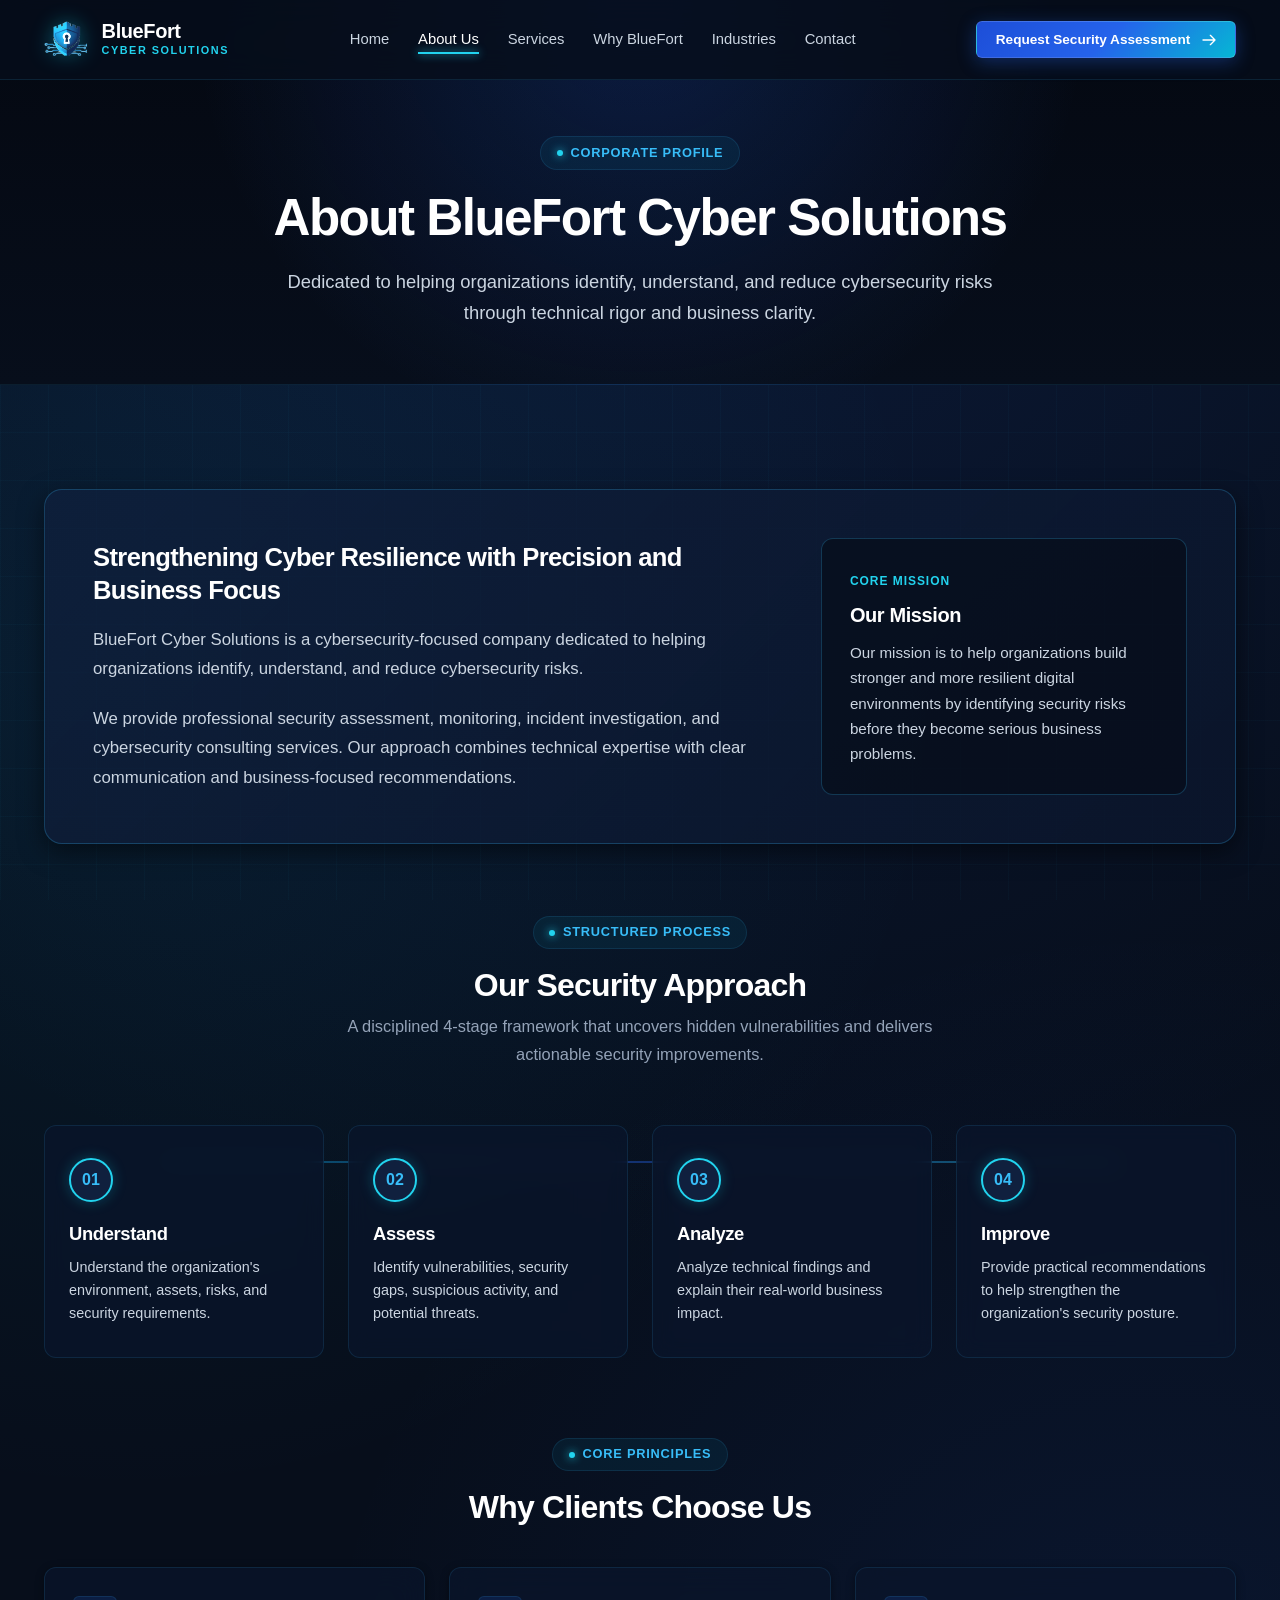
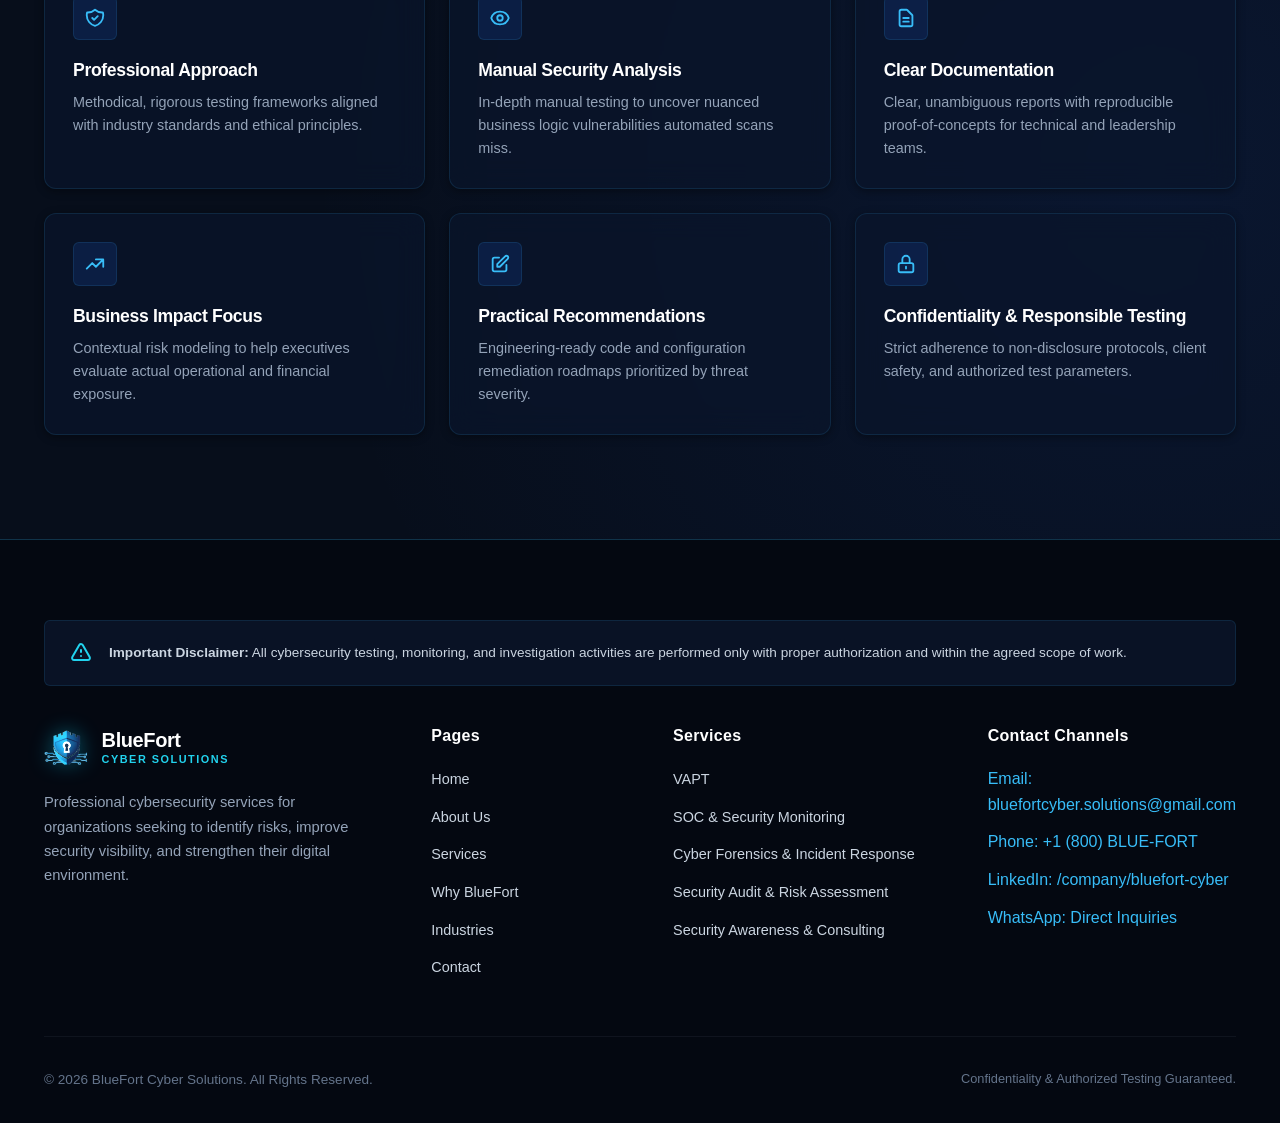
==== commit 6f730e85: "Add files via upload" ====
--- a/about.html
+++ b/about.html
@@ -1,339 +1,283 @@
-<!DOCTYPE html>
-<html lang="en">
-<head>
-  <meta charset="UTF-8">
-  <meta name="viewport" content="width=device-width, initial-scale=1.0">
-  <meta http-equiv="Content-Security-Policy" content="default-src 'self'; script-src 'self' 'unsafe-inline' https://fonts.googleapis.com; style-src 'self' 'unsafe-inline' https://fonts.googleapis.com; font-src 'self' https://fonts.gstatic.com; img-src 'self' data: https:; connect-src 'self';">
-  <title>About Us | BlueFort Cyber Solutions</title>
-  <meta name="description" content="Learn about BlueFort Cyber Solutions, our mission, 4-step security approach, and commitment to proactive B2B cybersecurity.">
-  <meta name="theme-color" content="#070e1b">
-
-  
-
-  <!-- Stylesheets -->
-  <link rel="stylesheet" href="css/main.css">
-  <link rel="stylesheet" href="css/components.css">
-  <link rel="stylesheet" href="css/modals.css">
-
-  <!-- Favicon -->
-  <link rel="icon" type="image/png" href="assets/logo.png">
-</head>
-<body>
-
-  <div class="cyber-grid-overlay" aria-hidden="true"></div>
-
-  <!-- Header -->
-  <header class="site-header" id="siteHeader">
-    <div class="container header-container">
-      <a href="index.html" class="brand-logo" aria-label="BlueFort Cyber Solutions Home">
-        <img src="assets/logo.png" alt="BlueFort Cyber Solutions Shield" class="brand-logo-img">
-        <div class="brand-text-wrapper">
-          <span class="brand-title">BlueFort</span>
-          <span class="brand-subtitle">Cyber Solutions</span>
-        </div>
-      </a>
-
-      <nav aria-label="Main Navigation">
-        <ul class="nav-menu" id="navMenu">
-          <li><a href="index.html" class="nav-link">Home</a></li>
-          <li><a href="about.html" class="nav-link">About Us</a></li>
-          <li><a href="services.html" class="nav-link">Services</a></li>
-          <li><a href="why-us.html" class="nav-link">Why BlueFort</a></li>
-          <li><a href="industries.html" class="nav-link">Industries</a></li>
-          <li><a href="contact.html" class="nav-link">Contact</a></li>
-        </ul>
-      </nav>
-
-      <div class="header-actions">
-<a href="contact.html" class="btn btn-primary btn-sm">
-          <span>Request Security Assessment</span>
-          <svg width="16" height="16" viewBox="0 0 24 24" fill="none" stroke="currentColor" stroke-width="2">
-            <path stroke-linecap="round" stroke-linejoin="round" d="M14 5l7 7m0 0l-7 7m7-7H3" />
-          </svg>
-        </a>
-
-        <button class="mobile-toggle" id="mobileToggle" aria-label="Toggle Navigation Menu" aria-expanded="false">
-          <svg class="hamburger-icon" fill="none" stroke="currentColor" viewBox="0 0 24 24">
-            <path stroke-linecap="round" stroke-linejoin="round" stroke-width="2" d="M4 6h16M4 12h16m-7 6h7" />
-          </svg>
-        </button>
-      </div>
-    </div>
-  </header>
-
-  <!-- Page Banner -->
-  <section class="page-hero">
-    <div class="container page-hero-content">
-      <div class="section-tag">Corporate Profile</div>
-      <h1 class="page-hero-title">About Us</h1>
-      <p class="page-hero-subtitle">Security expertise built around clarity, risk reduction, and practical outcomes.</p>
-    </div>
-  </section>
-
-  <!-- Main Content -->
-  <section class="section">
-    <div class="container">
-      <div class="about-hero-box">
-        <div class="about-hero-grid">
-          <div>
-            <h2 style="font-size:1.6rem; color:#ffffff; margin-bottom:1.1rem; line-height:1.3;">
-              Strengthening Cyber Resilience with Precision and Business Focus
-            </h2>
-            <p style="font-size:1.05rem; line-height:1.75; margin-bottom:1.25rem;">
-              BlueFort Cyber Solutions is a cybersecurity-focused company dedicated to helping organizations identify, understand, and reduce cybersecurity risks.
-            </p>
-            <p style="font-size:1.05rem; line-height:1.75;">
-              We provide professional security assessment, monitoring, incident investigation, and cybersecurity consulting services. Our approach combines technical expertise with clear communication and business-focused recommendations.
-            </p>
-          </div>
-
-          <div class="mission-box">
-            <span class="mission-tag">Core Mission</span>
-            <h3 class="mission-title">Our Mission</h3>
-            <p class="mission-text">
-              Our mission is to help organizations build stronger and more resilient digital environments by identifying security risks before they become serious business problems.
-            </p>
-          </div>
-        </div>
-      </div>
-
-      <!-- 4-Step Approach Timeline -->
-      <div style="text-align:center; margin-top:4.5rem;">
-        <div class="section-tag">Structured Process</div>
-        <h2 style="font-size:2rem; color:#ffffff;">Our Security Approach</h2>
-        <p style="color:var(--text-muted); max-width:640px; margin:0.5rem auto 0 auto;">
-          A disciplined 4-stage framework that uncovers hidden vulnerabilities and delivers actionable security improvements.
-        </p>
-      </div>
-
-      <div class="approach-timeline">
-        <div class="approach-step">
-          <div class="step-num-badge">01</div>
-          <h3 class="approach-step-title">Understand</h3>
-          <p class="approach-step-desc">
-            Understand the organization's environment, assets, risks, and security requirements.
-          </p>
-        </div>
-
-        <div class="approach-step">
-          <div class="step-num-badge">02</div>
-          <h3 class="approach-step-title">Assess</h3>
-          <p class="approach-step-desc">
-            Identify vulnerabilities, security gaps, suspicious activity, and potential threats.
-          </p>
-        </div>
-
-        <div class="approach-step">
-          <div class="step-num-badge">03</div>
-          <h3 class="approach-step-title">Analyze</h3>
-          <p class="approach-step-desc">
-            Analyze technical findings and explain their real-world business impact.
-          </p>
-        </div>
-
-        <div class="approach-step">
-          <div class="step-num-badge">04</div>
-          <h3 class="approach-step-title">Improve</h3>
-          <p class="approach-step-desc">
-            Provide practical recommendations to help strengthen the organization's security posture.
-          </p>
-        </div>
-      </div>
-
-      <!-- Why Clients Choose Us 6 Cards -->
-      <div style="text-align:center; margin: 5rem 0 2.5rem 0;">
-        <div class="section-tag">Core Principles</div>
-        <h2 style="font-size:2rem; color:#ffffff;">Why Clients Choose Us</h2>
-      </div>
-
-      <div class="choose-us-grid">
-        <div class="glass-card choose-card">
-          <div class="choose-icon-box">
-            <svg width="22" height="22" viewBox="0 0 24 24" fill="none" stroke="currentColor" stroke-width="2">
-              <path stroke-linecap="round" stroke-linejoin="round" d="M9 12l2 2 4-4m5.618-4.016A11.955 11.955 0 0112 2.944a11.955 11.955 0 01-8.618 3.04A12.02 12.02 0 003 9c0 5.591 3.824 10.29 9 11.622 5.176-1.332 9-6.03 9-11.622 0-1.042-.133-2.052-.382-3.016z" />
-            </svg>
-          </div>
-          <h3 class="choose-title">Professional Approach</h3>
-          <p class="choose-desc">Methodical, rigorous testing frameworks aligned with industry standards and ethical principles.</p>
-        </div>
-
-        <div class="glass-card choose-card">
-          <div class="choose-icon-box">
-            <svg width="22" height="22" viewBox="0 0 24 24" fill="none" stroke="currentColor" stroke-width="2">
-              <path stroke-linecap="round" stroke-linejoin="round" d="M15 12a3 3 0 11-6 0 3 3 0 016 0z" />
-              <path stroke-linecap="round" stroke-linejoin="round" d="M2.458 12C3.732 7.943 7.523 5 12 5c4.478 0 8.268 2.943 9.542 7-1.274 4.057-5.064 7-9.542 7-4.477 0-8.268-2.943-9.542-7z" />
-            </svg>
-          </div>
-          <h3 class="choose-title">Manual Security Analysis</h3>
-          <p class="choose-desc">In-depth manual testing to uncover nuanced business logic vulnerabilities automated scans miss.</p>
-        </div>
-
-        <div class="glass-card choose-card">
-          <div class="choose-icon-box">
-            <svg width="22" height="22" viewBox="0 0 24 24" fill="none" stroke="currentColor" stroke-width="2">
-              <path stroke-linecap="round" stroke-linejoin="round" d="M9 12h6m-6 4h6m2 5H7a2 2 0 01-2-2V5a2 2 0 012-2h5.586a1 1 0 01.707.293l5.414 5.414a1 1 0 01.293.707V19a2 2 0 01-2 2z" />
-            </svg>
-          </div>
-          <h3 class="choose-title">Clear Documentation</h3>
-          <p class="choose-desc">Clear, unambiguous reports with reproducible proof-of-concepts for technical and leadership teams.</p>
-        </div>
-
-        <div class="glass-card choose-card">
-          <div class="choose-icon-box">
-            <svg width="22" height="22" viewBox="0 0 24 24" fill="none" stroke="currentColor" stroke-width="2">
-              <path stroke-linecap="round" stroke-linejoin="round" d="M13 7h8m0 0v8m0-8l-8 8-4-4-6 6" />
-            </svg>
-          </div>
-          <h3 class="choose-title">Business Impact Focus</h3>
-          <p class="choose-desc">Contextual risk modeling to help executives evaluate actual operational and financial exposure.</p>
-        </div>
-
-        <div class="glass-card choose-card">
-          <div class="choose-icon-box">
-            <svg width="22" height="22" viewBox="0 0 24 24" fill="none" stroke="currentColor" stroke-width="2">
-              <path stroke-linecap="round" stroke-linejoin="round" d="M11 5H6a2 2 0 00-2 2v11a2 2 0 002 2h11a2 2 0 002-2v-5m-1.414-9.414a2 2 0 112.828 2.828L11.828 15H9v-2.828l8.586-8.586z" />
-            </svg>
-          </div>
-          <h3 class="choose-title">Practical Recommendations</h3>
-          <p class="choose-desc">Engineering-ready code and configuration remediation roadmaps prioritized by threat severity.</p>
-        </div>
-
-        <div class="glass-card choose-card">
-          <div class="choose-icon-box">
-            <svg width="22" height="22" viewBox="0 0 24 24" fill="none" stroke="currentColor" stroke-width="2">
-              <path stroke-linecap="round" stroke-linejoin="round" d="M12 15v2m-6 4h12a2 2 0 002-2v-6a2 2 0 00-2-2H6a2 2 0 00-2 2v6a2 2 0 002 2zm10-10V7a4 4 0 00-8 0v4h8z" />
-            </svg>
-          </div>
-          <h3 class="choose-title">Confidentiality & Responsible Testing</h3>
-          <p class="choose-desc">Strict adherence to non-disclosure protocols, client safety, and authorized test parameters.</p>
-        </div>
-      </div>
-    </div>
-  </section>
-
-  <!-- Footer -->
-  <!-- ==================================================================
-       FLOATING WHATSAPP CTA — DIRECT CLIENT INQUIRIES
-       ================================================================== -->
-  <a class="floating-whatsapp" href="https://wa.me/919998383663?text=Hello%20BlueFort%20Cyber%20Solutions%2C%20I%20would%20like%20to%20discuss%20a%20cybersecurity%20requirement." target="_blank" rel="noopener noreferrer" aria-label="Chat with BlueFort Cyber Solutions on WhatsApp" title="Chat on WhatsApp">
-    <span class="whatsapp-icon" aria-hidden="true"><svg viewBox="0 0 24 24"><path d="M20.5 3.5A11.8 11.8 0 0 0 12.08 0C5.55 0 .23 5.31.23 11.85c0 2.09.55 4.13 1.59 5.93L.13 24l6.37-1.67a11.8 11.8 0 0 0 5.58 1.42h.01c6.53 0 11.85-5.31 11.85-11.85 0-3.16-1.23-6.13-3.44-8.4Zm-8.42 18.18h-.01a9.82 9.82 0 0 1-5-1.37l-.36-.21-3.78.99 1.01-3.68-.23-.38a9.83 9.83 0 1 1 8.37 4.65Zm5.4-7.36c-.3-.15-1.77-.87-2.04-.97-.27-.1-.47-.15-.67.15-.2.3-.77.97-.95 1.17-.17.2-.35.22-.65.07-.3-.15-1.27-.47-2.42-1.5-.9-.8-1.5-1.79-1.68-2.09-.17-.3-.02-.46.13-.61.14-.14.3-.35.45-.52.15-.17.2-.3.3-.5.1-.2.05-.37-.02-.52-.07-.15-.67-1.62-.92-2.22-.24-.58-.49-.5-.67-.51h-.57c-.2 0-.52.07-.8.37-.27.3-1.05 1.02-1.05 2.5s1.07 2.9 1.22 3.1c.15.2 2.1 3.2 5.09 4.49.71.31 1.26.5 1.69.64.71.23 1.36.2 1.87.12.57-.09 1.77-.72 2.02-1.42.25-.7.25-1.3.17-1.42-.07-.12-.27-.2-.57-.35Z"/></svg></span>
-    <span class="whatsapp-label">WhatsApp</span>
-    <span class="whatsapp-arrow" aria-hidden="true">↗</span>
-  </a>
-<footer class="site-footer">
-    <div class="container">
-      <div class="footer-disclaimer-box">
-        <svg class="disclaimer-icon" viewBox="0 0 24 24" fill="none" stroke="currentColor" stroke-width="2">
-          <path stroke-linecap="round" stroke-linejoin="round" d="M12 9v2m0 4h.01m-6.938 4h13.856c1.54 0 2.502-1.667 1.732-3L13.732 4c-.77-1.333-2.694-1.333-3.464 0L3.34 16c-.77 1.333.192 3 1.732 3z" />
-        </svg>
-        <div class="disclaimer-text">
-          <strong>Important Disclaimer:</strong> All cybersecurity testing, monitoring, and investigation activities are performed only with proper authorization and within the agreed scope of work.
-        </div>
-      </div>
-
-      <!-- ==================================================================
-           FOOTER — COMPANY, NAVIGATION, SERVICES & CONTACT CHANNELS
-           ================================================================== -->
-      <div class="footer-grid">
-        <!-- FOOTER SECTION 1: BRAND -->
-        <div class="footer-brand-column">
-          <a href="index.html" class="brand-logo footer-brand-logo" aria-label="BlueFort Cyber Solutions Home">
-            <img src="assets/logo.png" alt="BlueFort Cyber Solutions" class="brand-logo-img">
-            <div class="brand-text-wrapper">
-              <span class="brand-title">BlueFort</span>
-              <span class="brand-subtitle">Cyber Solutions</span>
-            </div>
-          </a>
-          <p class="footer-brand-desc">
-            Professional cybersecurity services helping organizations identify risk, strengthen defenses, and protect their digital environment.
-          </p>
-          <a class="footer-cta-link" href="contact.html">Discuss Your Security Needs <span aria-hidden="true">→</span></a>
-        </div>
-
-        <!-- FOOTER SECTION 2: PAGES -->
-        <div class="footer-column">
-          <h4 class="footer-column-title">Pages</h4>
-          <ul class="footer-links">
-            <li><a href="index.html" class="footer-link">Home</a></li>
-            <li><a href="about.html" class="footer-link">About Us</a></li>
-            <li><a href="services.html" class="footer-link">Services</a></li>
-            <li><a href="why-us.html" class="footer-link">Why BlueFort</a></li>
-            <li><a href="industries.html" class="footer-link">Industries</a></li>
-            <li><a href="contact.html" class="footer-link">Contact</a></li>
-          </ul>
-        </div>
-
-        <!-- FOOTER SECTION 3: SERVICES -->
-        <div class="footer-column">
-          <h4 class="footer-column-title">Services</h4>
-          <ul class="footer-links">
-            <li><a href="services.html#vapt" class="footer-link">VAPT</a></li>
-            <li><a href="services.html#soc" class="footer-link">SOC &amp; Security Monitoring</a></li>
-            <li><a href="services.html#forensics" class="footer-link">Cyber Forensics &amp; Incident Response</a></li>
-            <li><a href="services.html#audit" class="footer-link">Security Audit &amp; Risk Assessment</a></li>
-            <li><a href="services.html#awareness" class="footer-link">Security Awareness &amp; Consulting</a></li>
-          </ul>
-        </div>
-
-        <!-- FOOTER SECTION 4: CONTACT CHANNELS -->
-        <div class="footer-column footer-contact-column">
-          <h4 class="footer-column-title">Contact Channels</h4>
-          <div class="footer-contact-list">
-            <a class="footer-contact-item" href="https://www.google.com/maps/search/?api=1&query=Rajkot%2C%20Gujarat%2C%20India" target="_blank" rel="noopener noreferrer" aria-label="BlueFort location in Rajkot, Gujarat, India">
-              <span class="footer-contact-icon" aria-hidden="true">
-                <svg viewBox="0 0 24 24" fill="none" stroke="currentColor" stroke-width="1.8"><path d="M20 10.2c0 5.2-8 11.3-8 11.3S4 15.4 4 10.2a8 8 0 1 1 16 0Z"/><circle cx="12" cy="10" r="2.5"/></svg>
-              </span>
-              <span><strong>Address</strong><span>Rajkot, Gujarat, India</span></span>
-            </a>
-            <a class="footer-contact-item" href="tel:+919998383663" aria-label="Call BlueFort Cyber Solutions at +91 9998383663">
-              <span class="footer-contact-icon" aria-hidden="true">
-                <svg viewBox="0 0 24 24" fill="none" stroke="currentColor" stroke-width="1.8"><path d="M6.6 3.5 9 3l2 5-2 1.5a14 14 0 0 0 5.5 5.5L16 13l5 2-.5 2.4A3 3 0 0 1 17.6 20C10.1 19.2 4.8 13.9 4 6.4A3 3 0 0 1 6.6 3.5Z"/></svg>
-              </span>
-              <span><strong>Phone</strong><span>+91 9998383663</span></span>
-            </a>
-            <a class="footer-contact-item" href="mailto:bluefortcyber.solutions@gmail.com" aria-label="Email BlueFort Cyber Solutions">
-              <span class="footer-contact-icon" aria-hidden="true">
-                <svg viewBox="0 0 24 24" fill="none" stroke="currentColor" stroke-width="1.8"><rect x="3" y="5" width="18" height="14" rx="2"/><path d="m4 7 8 6 8-6"/></svg>
-              </span>
-              <span><strong>Email</strong><span>bluefortcyber.solutions@gmail.com</span></span>
-            </a>
-          </div>
-
-          <!-- ==================================================================
-               🔧 EDIT SOCIAL LINKS HERE
-               Change ONLY the href values below when your final profiles are ready.
-               ================================================================== -->
-          <div class="footer-social-wrap">
-            <span class="footer-social-label">Follow BlueFort</span>
-            <div class="footer-social-links" aria-label="BlueFort Cyber Solutions social media links">
-              <a class="footer-social-link" href="https://www.linkedin.com/company/bluefort-cyber/" target="_blank" rel="noopener noreferrer" aria-label="LinkedIn" title="EDIT: LinkedIn URL">
-                <svg viewBox="0 0 24 24" aria-hidden="true"><path d="M6.5 8.5H3V21h3.5V8.5ZM4.75 3A2.05 2.05 0 1 0 4.75 7.1 2.05 2.05 0 0 0 4.75 3ZM21 13.85c0-3.76-2-5.51-4.67-5.51-2.15 0-3.11 1.18-3.65 2v-1.84H9.18V21h3.5v-6.19c0-1.63.31-3.2 2.33-3.2 1.99 0 2.02 1.85 2.02 3.31V21H21v-7.15Z"/></svg>
-              </a>
-              <a class="footer-social-link" href="https://www.instagram.com/" target="_blank" rel="noopener noreferrer" aria-label="Instagram" title="EDIT: Instagram URL">
-                <svg viewBox="0 0 24 24" aria-hidden="true"><rect x="3" y="3" width="18" height="18" rx="5"/><circle cx="12" cy="12" r="4"/><circle cx="17.5" cy="6.5" r="1" fill="currentColor" stroke="none"/></svg>
-              </a>
-              <a class="footer-social-link" href="https://www.facebook.com/" target="_blank" rel="noopener noreferrer" aria-label="Facebook" title="EDIT: Facebook URL">
-                <svg viewBox="0 0 24 24" aria-hidden="true"><path d="M14 8h3V4h-3c-3.31 0-5 1.69-5 5v3H6v4h3v4h4v-4h3l1-4h-4V9c0-.66.34-1 1-1Z"/></svg>
-              </a>
-              <a class="footer-social-link" href="https://x.com/" target="_blank" rel="noopener noreferrer" aria-label="X" title="EDIT: X URL">
-                <svg viewBox="0 0 24 24" aria-hidden="true"><path d="M18.9 3H22l-6.77 7.74L23.2 21h-6.4l-5.01-6.55L6.06 21H3l6.62-7.57L2.8 3h6.56l4.53 5.99L18.9 3Zm-1.13 16h1.77L8.3 4.9H6.4L17.77 19Z"/></svg>
-              </a>
-              <a class="footer-social-link" href="https://github.com/" target="_blank" rel="noopener noreferrer" aria-label="GitHub" title="EDIT: GitHub URL">
-                <svg viewBox="0 0 24 24" aria-hidden="true"><path d="M12 2a10 10 0 0 0-3.16 19.49c.5.09.68-.22.68-.48v-1.69c-2.78.6-3.37-1.18-3.37-1.18-.45-1.15-1.11-1.46-1.11-1.46-.91-.62.07-.61.07-.61 1 .07 1.53 1.03 1.53 1.03.89 1.53 2.34 1.09 2.91.83.09-.65.35-1.09.63-1.34-2.22-.25-4.56-1.11-4.56-4.94 0-1.09.39-1.98 1.03-2.68-.1-.25-.45-1.27.1-2.65 0 0 .84-.27 2.75 1.02A9.55 9.55 0 0 1 12 7.2c.85 0 1.7.12 2.5.34 1.91-1.29 2.75-1.02 2.75-1.02.55 1.38.2 2.4.1 2.65.64.7 1.03 1.59 1.03 2.68 0 3.84-2.34 4.69-4.57 4.94.36.31.68.92.68 1.85v2.75c0 .27.18.58.69.48A10 10 0 0 0 12 2Z"/></svg>
-              </a>
-            </div>
-          </div>
-        </div>
-      </div>
-
-      <!-- FOOTER SECTION 5: COPYRIGHT -->
-      <div class="footer-bottom">
-        <div>&copy; 2026 BlueFort Cyber Solutions. All Rights Reserved.</div>
-        <div class="footer-legal">Confidentiality &amp; Authorized Testing Guaranteed.</div>
-      </div>
-    </div>
-  </footer>
-
-  <script src="js/app.js"></script>
-</body>
-</html>
+<!DOCTYPE html>
+<html lang="en">
+<head>
+  <meta charset="UTF-8">
+  <meta name="viewport" content="width=device-width, initial-scale=1.0">
+  <meta http-equiv="Content-Security-Policy" content="default-src 'self'; script-src 'self' 'unsafe-inline' https://fonts.googleapis.com; style-src 'self' 'unsafe-inline' https://fonts.googleapis.com; font-src 'self' https://fonts.gstatic.com; img-src 'self' data: https:; connect-src 'self';">
+  <title>About Us | BlueFort Cyber Solutions</title>
+  <meta name="description" content="Learn about BlueFort Cyber Solutions, our mission, 4-step security approach, and commitment to proactive B2B cybersecurity.">
+  <meta name="theme-color" content="#070e1b">
+
+  <!-- Stylesheets -->
+  <link rel="stylesheet" href="css/main.css">
+  <link rel="stylesheet" href="css/components.css">
+  <link rel="stylesheet" href="css/modals.css">
+
+  <!-- Favicon -->
+  <link rel="icon" type="image/png" href="assets/logo.png">
+</head>
+<body>
+
+  <div class="cyber-grid-overlay" aria-hidden="true"></div>
+
+  <!-- Header -->
+  <header class="site-header" id="siteHeader">
+    <div class="container header-container">
+      <a href="index.html" class="brand-logo" aria-label="BlueFort Cyber Solutions Home">
+        <img src="assets/logo.png" alt="BlueFort Cyber Solutions Shield" class="brand-logo-img">
+        <div class="brand-text-wrapper">
+          <span class="brand-title">BlueFort</span>
+          <span class="brand-subtitle">Cyber Solutions</span>
+        </div>
+      </a>
+
+      <nav aria-label="Main Navigation">
+        <ul class="nav-menu" id="navMenu">
+          <li><a href="index.html" class="nav-link">Home</a></li>
+          <li><a href="about.html" class="nav-link active">About Us</a></li>
+          <li><a href="services.html" class="nav-link">Services</a></li>
+          <li><a href="why-us.html" class="nav-link">Why BlueFort</a></li>
+          <li><a href="industries.html" class="nav-link">Industries</a></li>
+          <li><a href="contact.html" class="nav-link">Contact</a></li>
+        </ul>
+      </nav>
+
+      <div class="header-actions">
+        <a href="contact.html" class="btn btn-primary btn-sm">
+          <span>Request Security Assessment</span>
+          <svg width="16" height="16" viewBox="0 0 24 24" fill="none" stroke="currentColor" stroke-width="2">
+            <path stroke-linecap="round" stroke-linejoin="round" d="M14 5l7 7m0 0l-7 7m7-7H3" />
+          </svg>
+        </a>
+
+        <button class="mobile-toggle" id="mobileToggle" aria-label="Toggle Navigation Menu" aria-expanded="false">
+          <svg class="hamburger-icon" fill="none" stroke="currentColor" viewBox="0 0 24 24">
+            <path stroke-linecap="round" stroke-linejoin="round" stroke-width="2" d="M4 6h16M4 12h16m-7 6h7" />
+          </svg>
+        </button>
+      </div>
+    </div>
+  </header>
+
+  <!-- Page Banner -->
+  <section class="page-hero">
+    <div class="container page-hero-content">
+      <div class="section-tag">Corporate Profile</div>
+      <h1 class="page-hero-title">About BlueFort Cyber Solutions</h1>
+      <p class="page-hero-subtitle">
+        Dedicated to helping organizations identify, understand, and reduce cybersecurity risks through technical rigor and business clarity.
+      </p>
+    </div>
+  </section>
+
+  <!-- Main Content -->
+  <section class="section">
+    <div class="container">
+      <div class="about-hero-box">
+        <div class="about-hero-grid">
+          <div>
+            <h2 style="font-size:1.6rem; color:#ffffff; margin-bottom:1.1rem; line-height:1.3;">
+              Strengthening Cyber Resilience with Precision and Business Focus
+            </h2>
+            <p style="font-size:1.05rem; line-height:1.75; margin-bottom:1.25rem;">
+              BlueFort Cyber Solutions is a cybersecurity-focused company dedicated to helping organizations identify, understand, and reduce cybersecurity risks.
+            </p>
+            <p style="font-size:1.05rem; line-height:1.75;">
+              We provide professional security assessment, monitoring, incident investigation, and cybersecurity consulting services. Our approach combines technical expertise with clear communication and business-focused recommendations.
+            </p>
+          </div>
+
+          <div class="mission-box">
+            <span class="mission-tag">Core Mission</span>
+            <h3 class="mission-title">Our Mission</h3>
+            <p class="mission-text">
+              Our mission is to help organizations build stronger and more resilient digital environments by identifying security risks before they become serious business problems.
+            </p>
+          </div>
+        </div>
+      </div>
+
+      <!-- 4-Step Approach Timeline -->
+      <div style="text-align:center; margin-top:4.5rem;">
+        <div class="section-tag">Structured Process</div>
+        <h2 style="font-size:2rem; color:#ffffff;">Our Security Approach</h2>
+        <p style="color:var(--text-muted); max-width:640px; margin:0.5rem auto 0 auto;">
+          A disciplined 4-stage framework that uncovers hidden vulnerabilities and delivers actionable security improvements.
+        </p>
+      </div>
+
+      <div class="approach-timeline">
+        <div class="approach-step">
+          <div class="step-num-badge">01</div>
+          <h3 class="approach-step-title">Understand</h3>
+          <p class="approach-step-desc">
+            Understand the organization's environment, assets, risks, and security requirements.
+          </p>
+        </div>
+
+        <div class="approach-step">
+          <div class="step-num-badge">02</div>
+          <h3 class="approach-step-title">Assess</h3>
+          <p class="approach-step-desc">
+            Identify vulnerabilities, security gaps, suspicious activity, and potential threats.
+          </p>
+        </div>
+
+        <div class="approach-step">
+          <div class="step-num-badge">03</div>
+          <h3 class="approach-step-title">Analyze</h3>
+          <p class="approach-step-desc">
+            Analyze technical findings and explain their real-world business impact.
+          </p>
+        </div>
+
+        <div class="approach-step">
+          <div class="step-num-badge">04</div>
+          <h3 class="approach-step-title">Improve</h3>
+          <p class="approach-step-desc">
+            Provide practical recommendations to help strengthen the organization's security posture.
+          </p>
+        </div>
+      </div>
+
+      <!-- Why Clients Choose Us 6 Cards -->
+      <div style="text-align:center; margin: 5rem 0 2.5rem 0;">
+        <div class="section-tag">Core Principles</div>
+        <h2 style="font-size:2rem; color:#ffffff;">Why Clients Choose Us</h2>
+      </div>
+
+      <div class="choose-us-grid">
+        <div class="glass-card choose-card">
+          <div class="choose-icon-box">
+            <svg width="22" height="22" viewBox="0 0 24 24" fill="none" stroke="currentColor" stroke-width="2">
+              <path stroke-linecap="round" stroke-linejoin="round" d="M9 12l2 2 4-4m5.618-4.016A11.955 11.955 0 0112 2.944a11.955 11.955 0 01-8.618 3.04A12.02 12.02 0 003 9c0 5.591 3.824 10.29 9 11.622 5.176-1.332 9-6.03 9-11.622 0-1.042-.133-2.052-.382-3.016z" />
+            </svg>
+          </div>
+          <h3 class="choose-title">Professional Approach</h3>
+          <p class="choose-desc">Methodical, rigorous testing frameworks aligned with industry standards and ethical principles.</p>
+        </div>
+
+        <div class="glass-card choose-card">
+          <div class="choose-icon-box">
+            <svg width="22" height="22" viewBox="0 0 24 24" fill="none" stroke="currentColor" stroke-width="2">
+              <path stroke-linecap="round" stroke-linejoin="round" d="M15 12a3 3 0 11-6 0 3 3 0 016 0z" />
+              <path stroke-linecap="round" stroke-linejoin="round" d="M2.458 12C3.732 7.943 7.523 5 12 5c4.478 0 8.268 2.943 9.542 7-1.274 4.057-5.064 7-9.542 7-4.477 0-8.268-2.943-9.542-7z" />
+            </svg>
+          </div>
+          <h3 class="choose-title">Manual Security Analysis</h3>
+          <p class="choose-desc">In-depth manual testing to uncover nuanced business logic vulnerabilities automated scans miss.</p>
+        </div>
+
+        <div class="glass-card choose-card">
+          <div class="choose-icon-box">
+            <svg width="22" height="22" viewBox="0 0 24 24" fill="none" stroke="currentColor" stroke-width="2">
+              <path stroke-linecap="round" stroke-linejoin="round" d="M9 12h6m-6 4h6m2 5H7a2 2 0 01-2-2V5a2 2 0 012-2h5.586a1 1 0 01.707.293l5.414 5.414a1 1 0 01.293.707V19a2 2 0 01-2 2z" />
+            </svg>
+          </div>
+          <h3 class="choose-title">Clear Documentation</h3>
+          <p class="choose-desc">Clear, unambiguous reports with reproducible proof-of-concepts for technical and leadership teams.</p>
+        </div>
+
+        <div class="glass-card choose-card">
+          <div class="choose-icon-box">
+            <svg width="22" height="22" viewBox="0 0 24 24" fill="none" stroke="currentColor" stroke-width="2">
+              <path stroke-linecap="round" stroke-linejoin="round" d="M13 7h8m0 0v8m0-8l-8 8-4-4-6 6" />
+            </svg>
+          </div>
+          <h3 class="choose-title">Business Impact Focus</h3>
+          <p class="choose-desc">Contextual risk modeling to help executives evaluate actual operational and financial exposure.</p>
+        </div>
+
+        <div class="glass-card choose-card">
+          <div class="choose-icon-box">
+            <svg width="22" height="22" viewBox="0 0 24 24" fill="none" stroke="currentColor" stroke-width="2">
+              <path stroke-linecap="round" stroke-linejoin="round" d="M11 5H6a2 2 0 00-2 2v11a2 2 0 002 2h11a2 2 0 002-2v-5m-1.414-9.414a2 2 0 112.828 2.828L11.828 15H9v-2.828l8.586-8.586z" />
+            </svg>
+          </div>
+          <h3 class="choose-title">Practical Recommendations</h3>
+          <p class="choose-desc">Engineering-ready code and configuration remediation roadmaps prioritized by threat severity.</p>
+        </div>
+
+        <div class="glass-card choose-card">
+          <div class="choose-icon-box">
+            <svg width="22" height="22" viewBox="0 0 24 24" fill="none" stroke="currentColor" stroke-width="2">
+              <path stroke-linecap="round" stroke-linejoin="round" d="M12 15v2m-6 4h12a2 2 0 002-2v-6a2 2 0 00-2-2H6a2 2 0 00-2 2v6a2 2 0 002 2zm10-10V7a4 4 0 00-8 0v4h8z" />
+            </svg>
+          </div>
+          <h3 class="choose-title">Confidentiality & Responsible Testing</h3>
+          <p class="choose-desc">Strict adherence to non-disclosure protocols, client safety, and authorized test parameters.</p>
+        </div>
+      </div>
+    </div>
+  </section>
+
+  <!-- Footer -->
+  <footer class="site-footer">
+    <div class="container">
+      <div class="footer-disclaimer-box">
+        <svg class="disclaimer-icon" viewBox="0 0 24 24" fill="none" stroke="currentColor" stroke-width="2">
+          <path stroke-linecap="round" stroke-linejoin="round" d="M12 9v2m0 4h.01m-6.938 4h13.856c1.54 0 2.502-1.667 1.732-3L13.732 4c-.77-1.333-2.694-1.333-3.464 0L3.34 16c-.77 1.333.192 3 1.732 3z" />
+        </svg>
+        <div class="disclaimer-text">
+          <strong>Important Disclaimer:</strong> All cybersecurity testing, monitoring, and investigation activities are performed only with proper authorization and within the agreed scope of work.
+        </div>
+      </div>
+
+      <div class="footer-grid">
+        <div>
+          <a href="index.html" class="brand-logo" style="margin-bottom:0.75rem;">
+            <img src="assets/logo.png" alt="BlueFort Cyber Solutions" class="brand-logo-img">
+            <div class="brand-text-wrapper">
+              <span class="brand-title">BlueFort</span>
+              <span class="brand-subtitle">Cyber Solutions</span>
+            </div>
+          </a>
+          <p class="footer-brand-desc">
+            Professional cybersecurity services for organizations seeking to identify risks, improve security visibility, and strengthen their digital environment.
+          </p>
+        </div>
+
+        <div>
+          <h4 class="footer-column-title">Pages</h4>
+          <ul class="footer-links">
+            <li><a href="index.html" class="footer-link">Home</a></li>
+            <li><a href="about.html" class="footer-link">About Us</a></li>
+            <li><a href="services.html" class="footer-link">Services</a></li>
+            <li><a href="why-us.html" class="footer-link">Why BlueFort</a></li>
+            <li><a href="industries.html" class="footer-link">Industries</a></li>
+            <li><a href="contact.html" class="footer-link">Contact</a></li>
+          </ul>
+        </div>
+
+        <div>
+          <h4 class="footer-column-title">Services</h4>
+          <ul class="footer-links">
+            <li><a href="services.html#vapt" class="footer-link">VAPT</a></li>
+            <li><a href="services.html#soc" class="footer-link">SOC & Security Monitoring</a></li>
+            <li><a href="services.html#forensics" class="footer-link">Cyber Forensics & Incident Response</a></li>
+            <li><a href="services.html#audit" class="footer-link">Security Audit & Risk Assessment</a></li>
+            <li><a href="services.html#awareness" class="footer-link">Security Awareness & Consulting</a></li>
+          </ul>
+        </div>
+
+        <div>
+          <h4 class="footer-column-title">Contact Channels</h4>
+          <ul class="footer-links">
+            <li><span class="contact-channel-link">Email: bluefortcyber.solutions@gmail.com</span></li>
+            <li><span class="contact-channel-link">Phone: +1 (800) BLUE-FORT</span></li>
+            <li><span class="contact-channel-link">LinkedIn: /company/bluefort-cyber</span></li>
+            <li><span class="contact-channel-link">WhatsApp: Direct Inquiries</span></li>
+          </ul>
+        </div>
+      </div>
+
+      <div class="footer-bottom">
+        <div>&copy; 2026 BlueFort Cyber Solutions. All Rights Reserved.</div>
+        <div style="font-size:0.8rem; color:var(--text-dim);">Confidentiality & Authorized Testing Guaranteed.</div>
+      </div>
+    </div>
+  </footer>
+
+  <script src="js/app.js"></script>
+</body>
+</html>
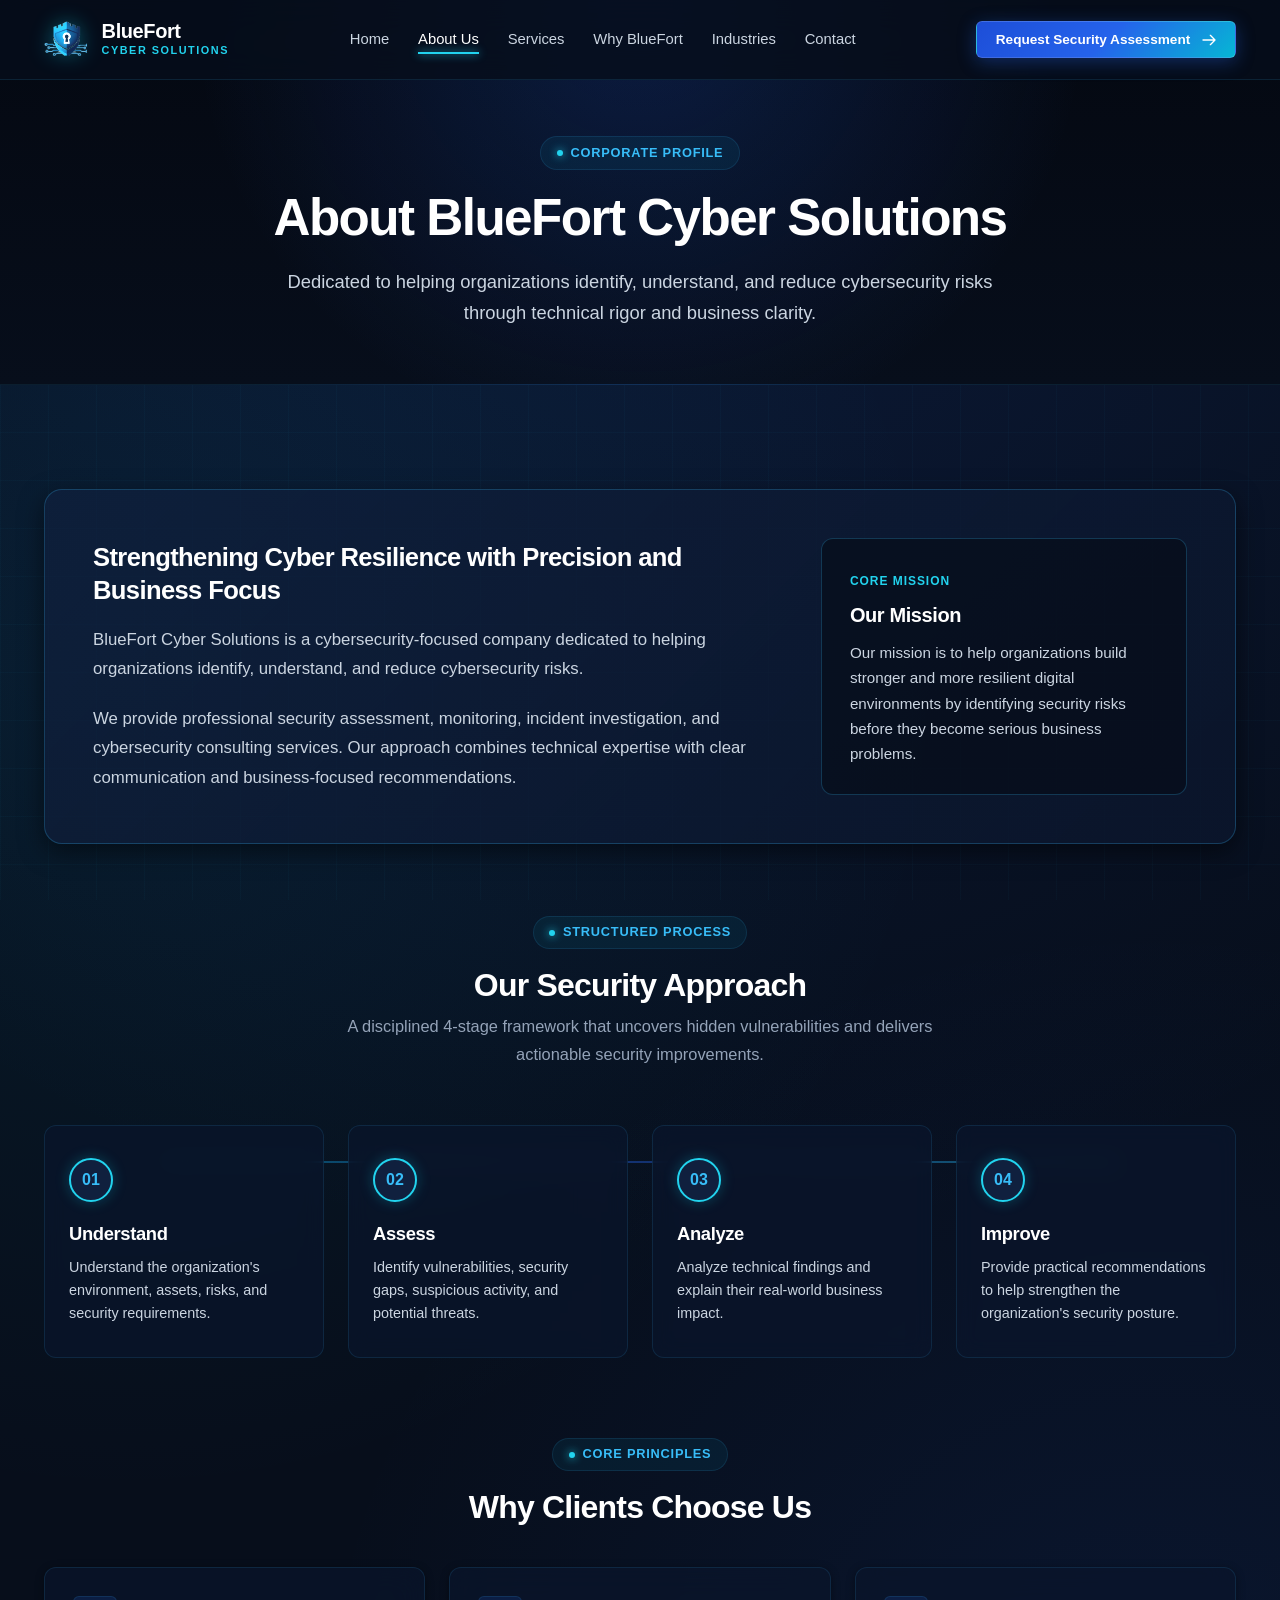
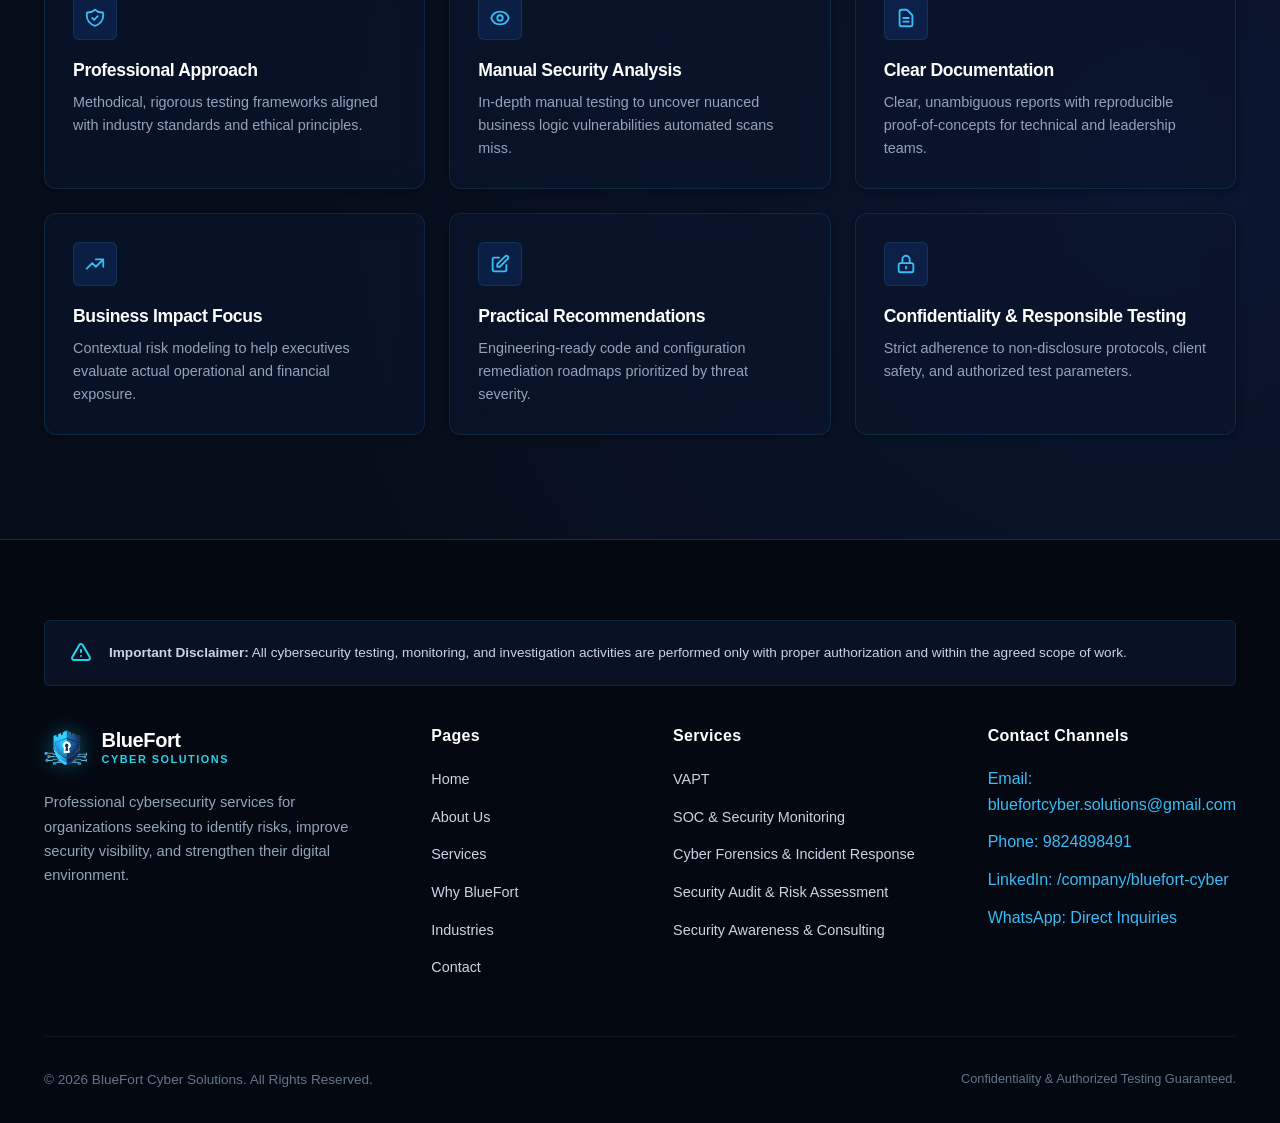
==== commit c9182cad: "Update about.html" ====
--- a/about.html
+++ b/about.html
@@ -264,7 +264,7 @@
           <h4 class="footer-column-title">Contact Channels</h4>
           <ul class="footer-links">
             <li><span class="contact-channel-link">Email: bluefortcyber.solutions@gmail.com</span></li>
-            <li><span class="contact-channel-link">Phone: +1 (800) BLUE-FORT</span></li>
+            <li><span class="contact-channel-link">Phone: 9824898491</span></li>
             <li><span class="contact-channel-link">LinkedIn: /company/bluefort-cyber</span></li>
             <li><span class="contact-channel-link">WhatsApp: Direct Inquiries</span></li>
           </ul>
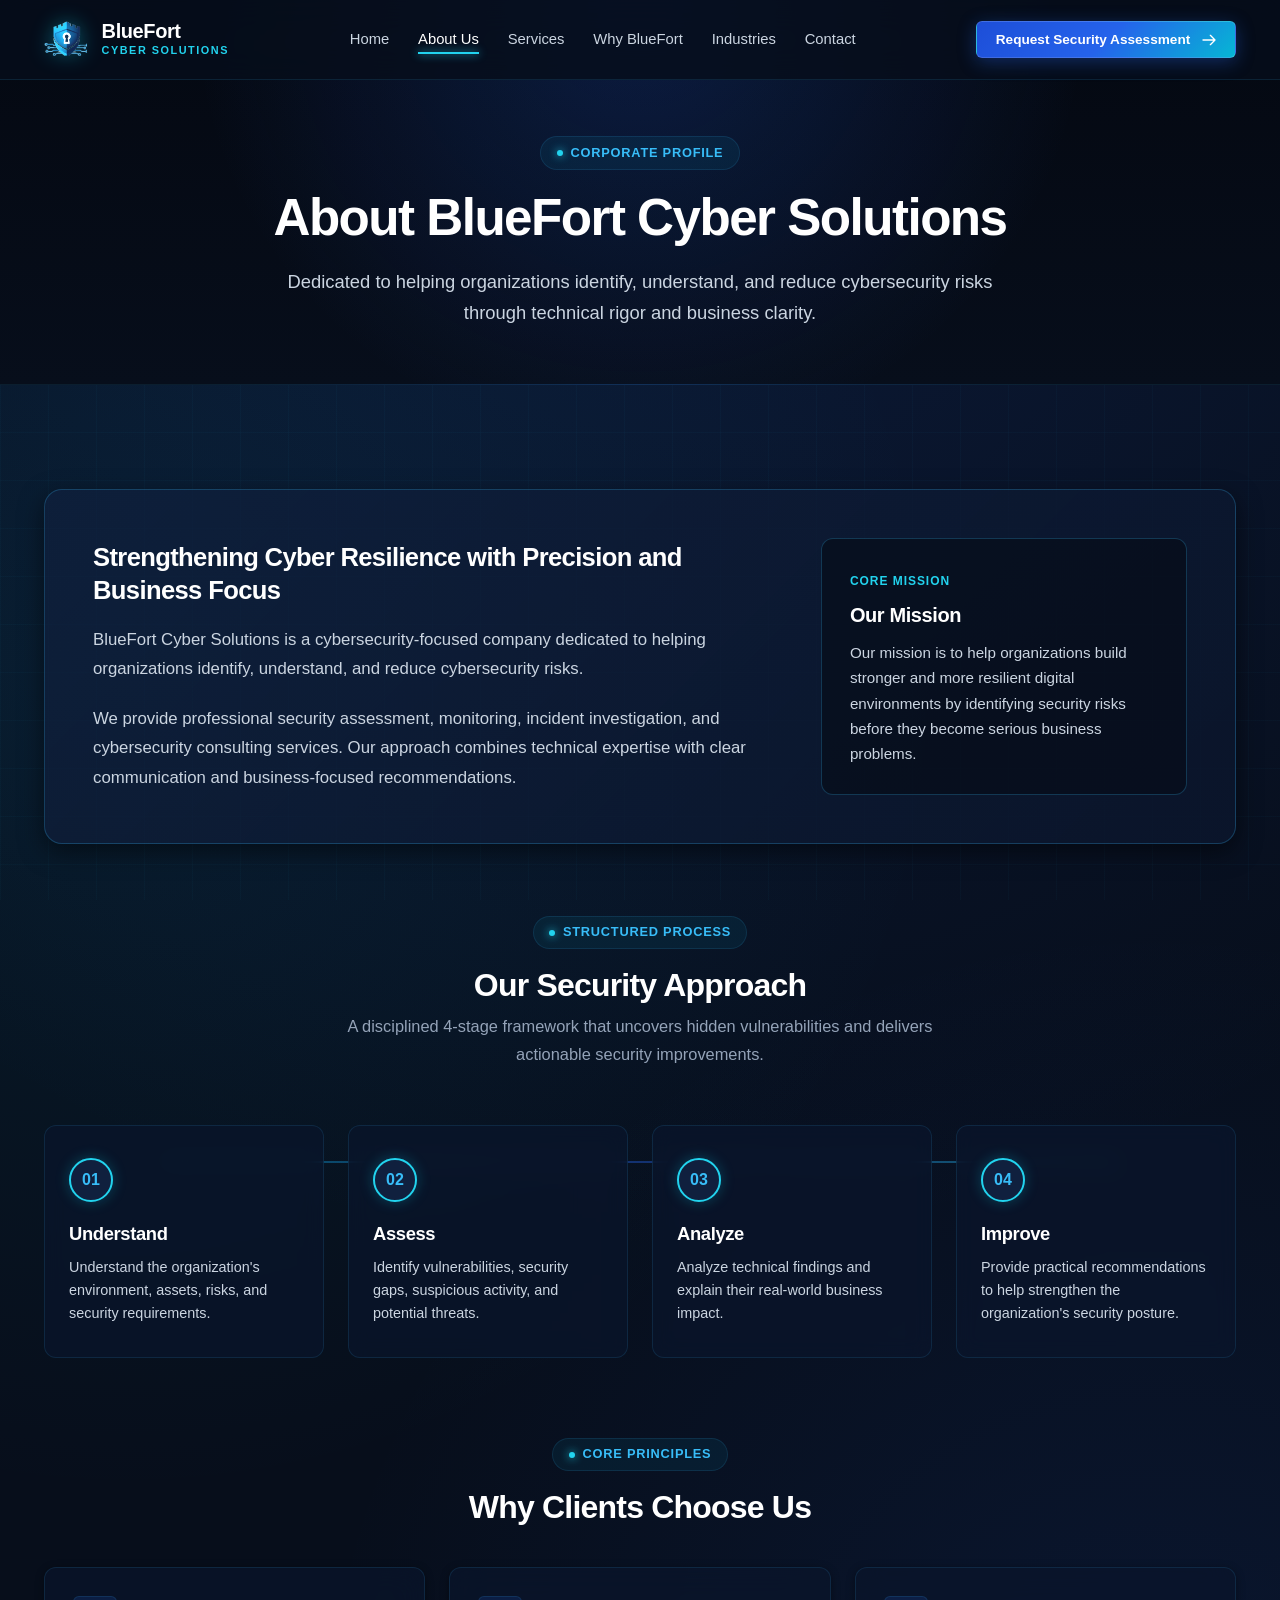
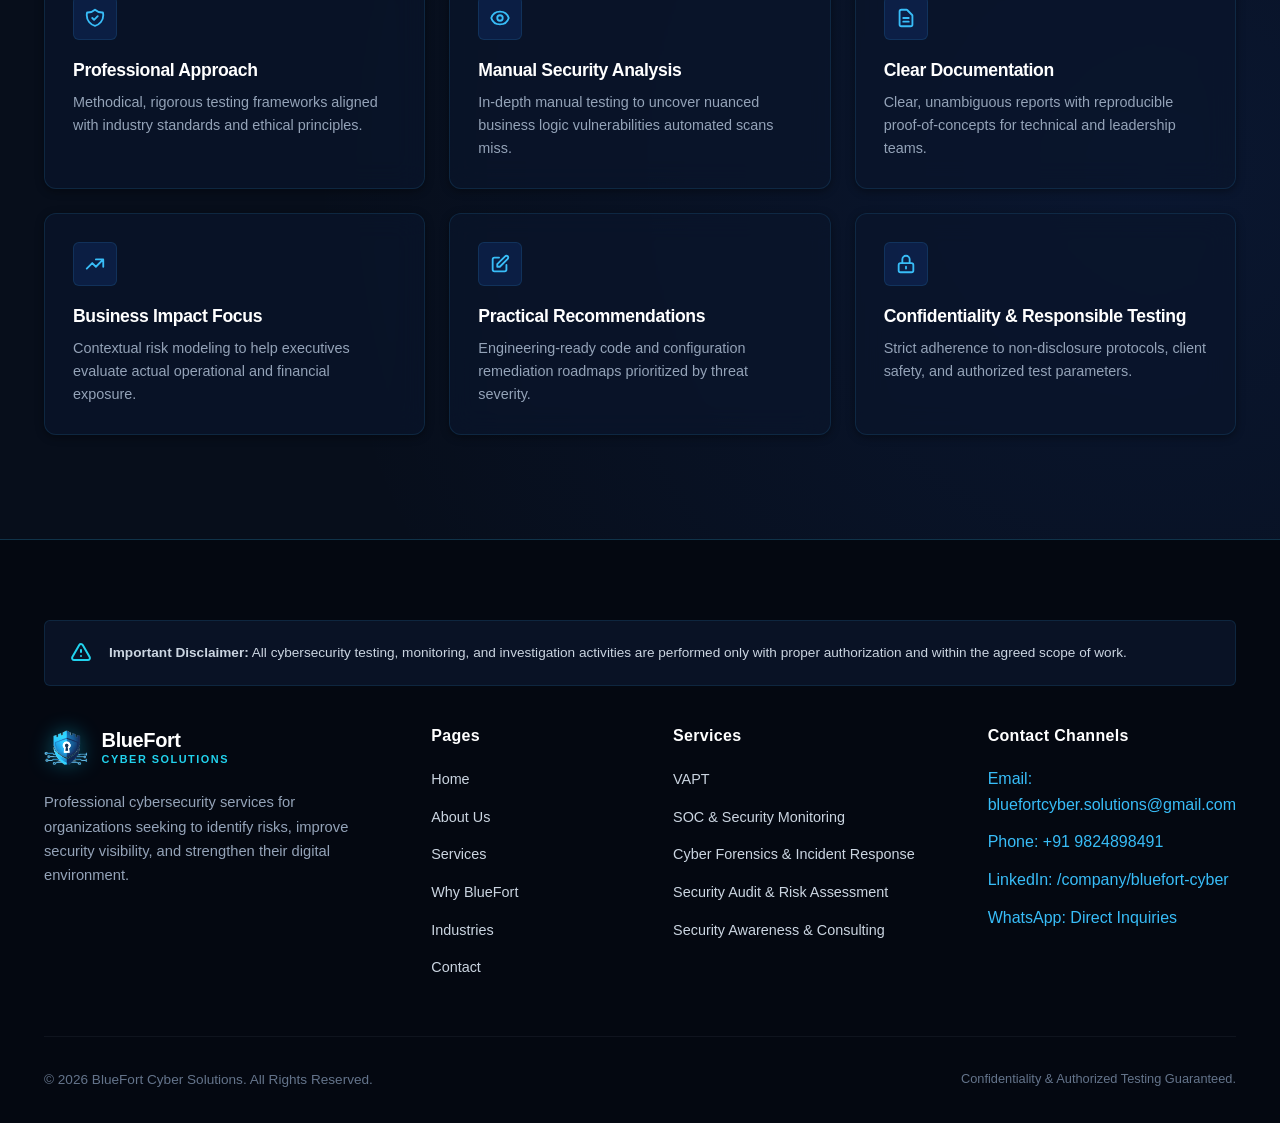
==== commit cec221f5: "Update about.html" ====
--- a/about.html
+++ b/about.html
@@ -264,7 +264,7 @@
           <h4 class="footer-column-title">Contact Channels</h4>
           <ul class="footer-links">
             <li><span class="contact-channel-link">Email: bluefortcyber.solutions@gmail.com</span></li>
-            <li><span class="contact-channel-link">Phone: 9824898491</span></li>
+            <li><span class="contact-channel-link">Phone: +91 9824898491</span></li>
             <li><span class="contact-channel-link">LinkedIn: /company/bluefort-cyber</span></li>
             <li><span class="contact-channel-link">WhatsApp: Direct Inquiries</span></li>
           </ul>
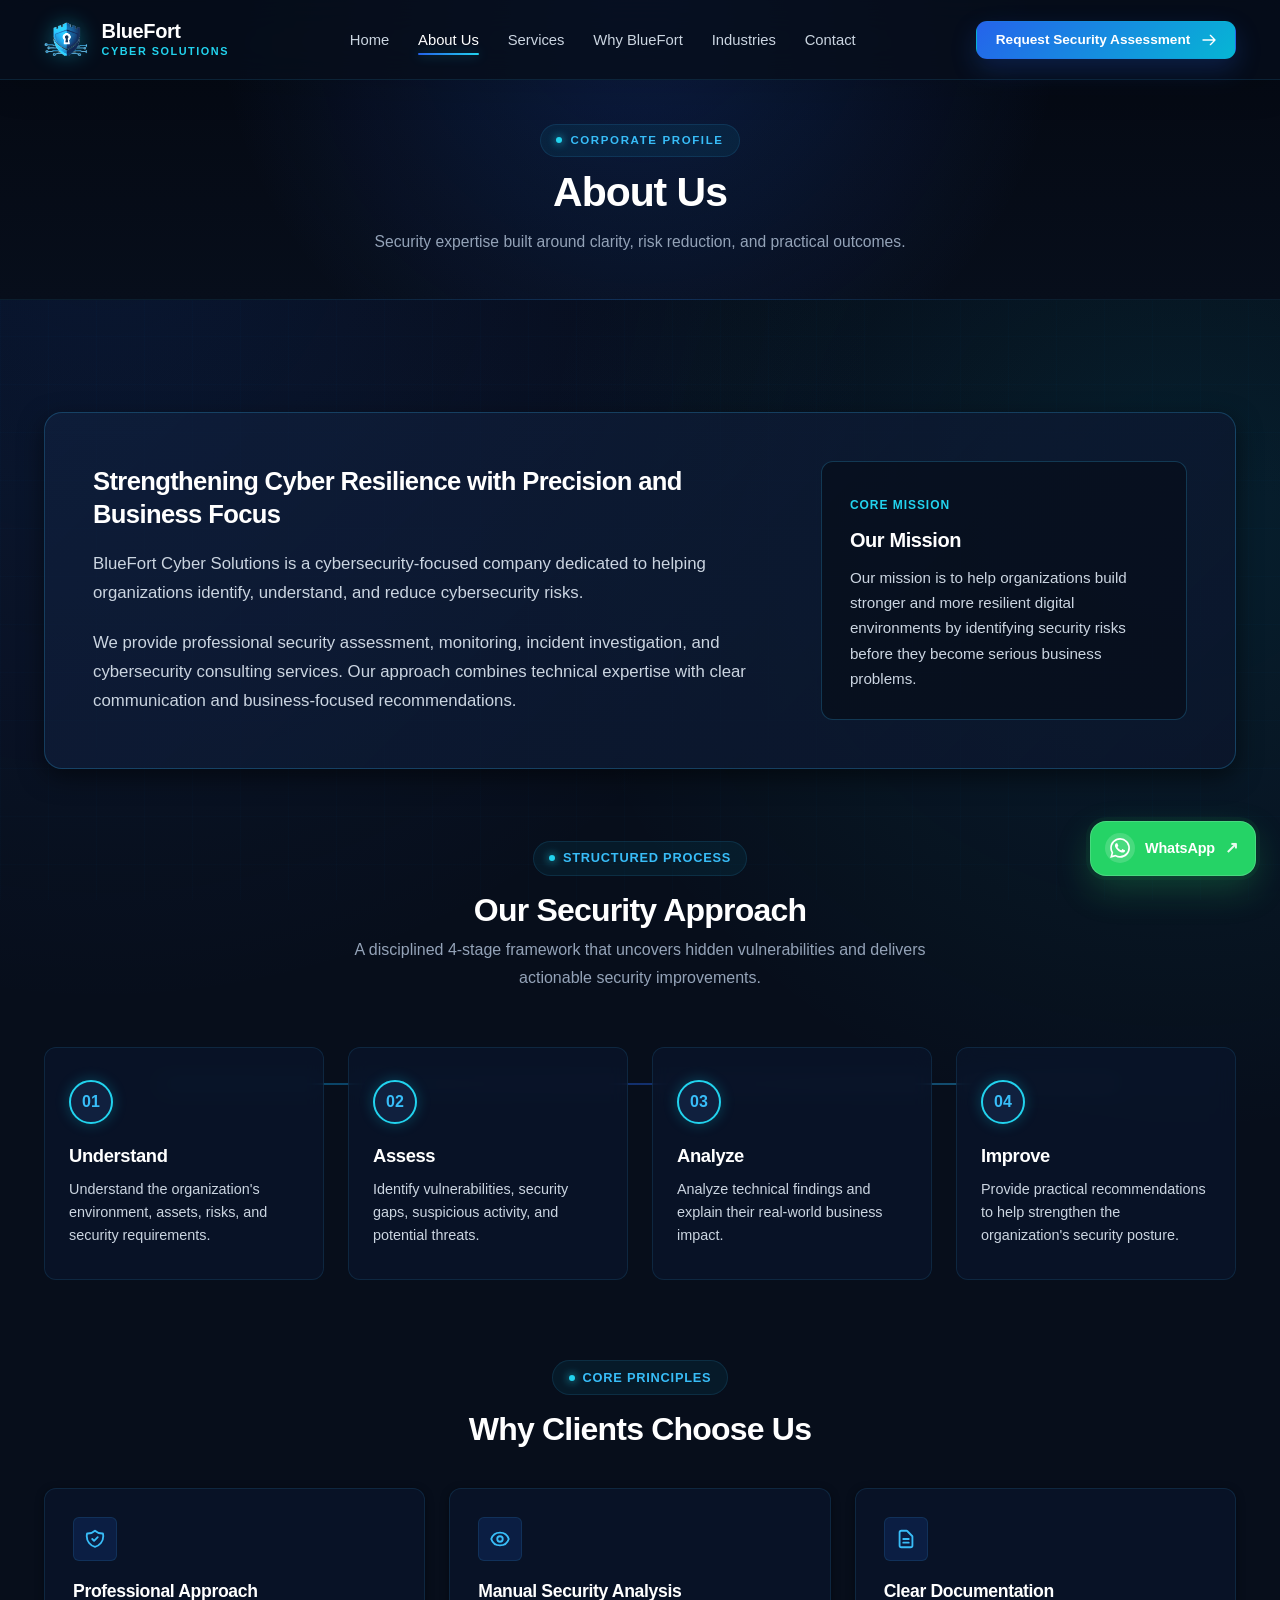
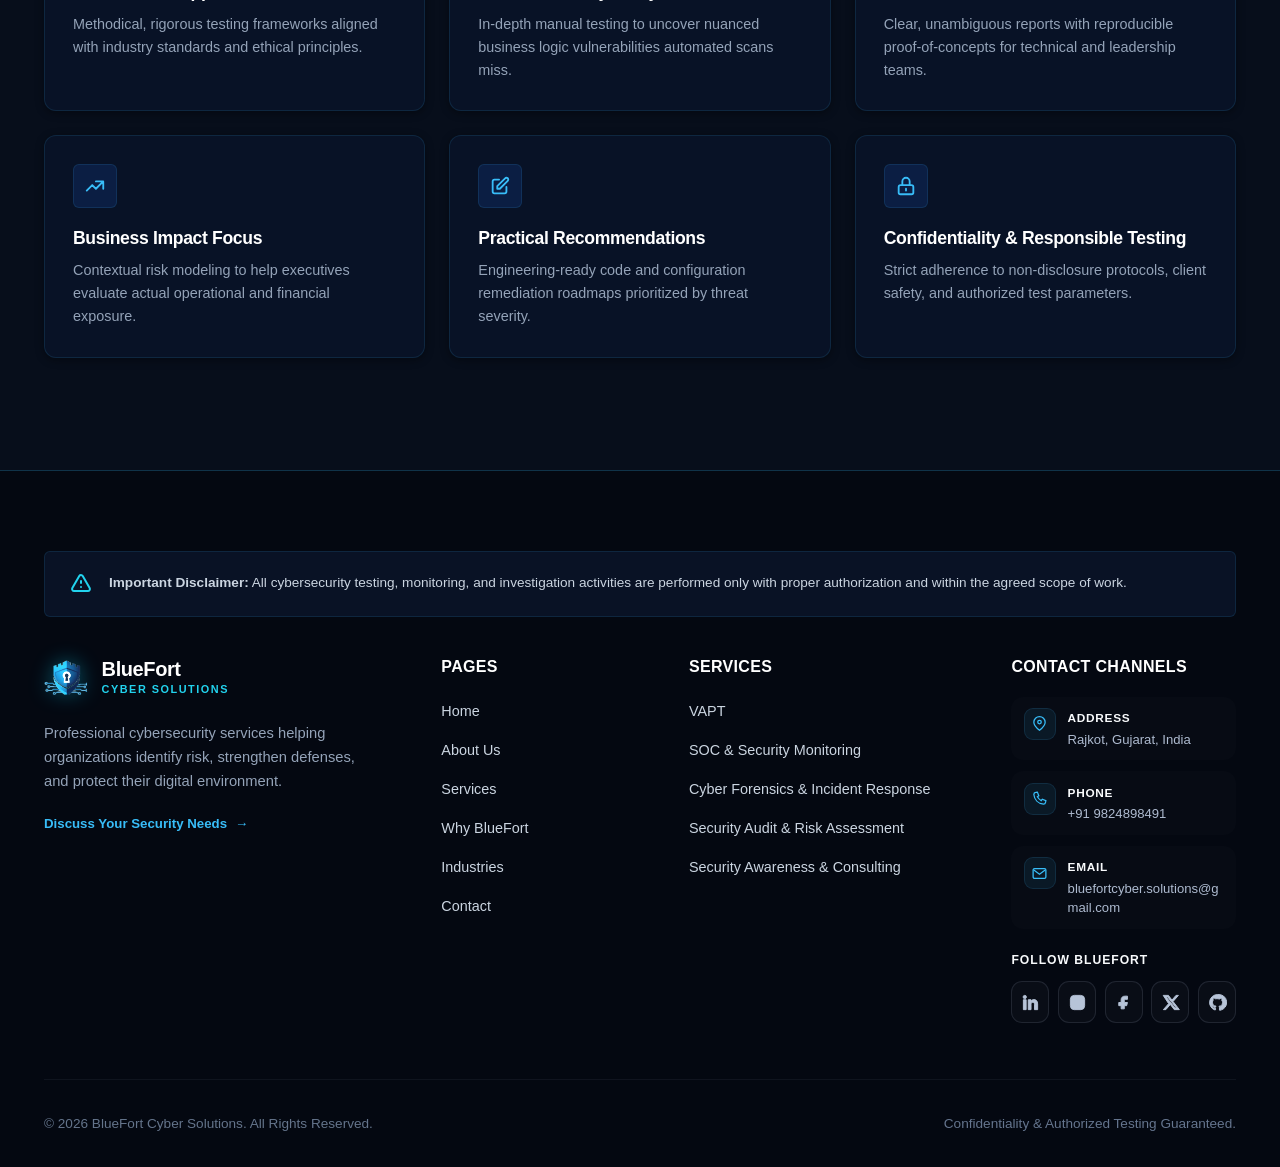
==== commit 6a7ad13a: "Add files via upload" ====
--- a/about.html
+++ b/about.html
@@ -1,283 +1,341 @@
-<!DOCTYPE html>
-<html lang="en">
-<head>
-  <meta charset="UTF-8">
-  <meta name="viewport" content="width=device-width, initial-scale=1.0">
-  <meta http-equiv="Content-Security-Policy" content="default-src 'self'; script-src 'self' 'unsafe-inline' https://fonts.googleapis.com; style-src 'self' 'unsafe-inline' https://fonts.googleapis.com; font-src 'self' https://fonts.gstatic.com; img-src 'self' data: https:; connect-src 'self';">
-  <title>About Us | BlueFort Cyber Solutions</title>
-  <meta name="description" content="Learn about BlueFort Cyber Solutions, our mission, 4-step security approach, and commitment to proactive B2B cybersecurity.">
-  <meta name="theme-color" content="#070e1b">
-
-  <!-- Stylesheets -->
-  <link rel="stylesheet" href="css/main.css">
-  <link rel="stylesheet" href="css/components.css">
-  <link rel="stylesheet" href="css/modals.css">
-
-  <!-- Favicon -->
-  <link rel="icon" type="image/png" href="assets/logo.png">
-</head>
-<body>
-
-  <div class="cyber-grid-overlay" aria-hidden="true"></div>
-
-  <!-- Header -->
-  <header class="site-header" id="siteHeader">
-    <div class="container header-container">
-      <a href="index.html" class="brand-logo" aria-label="BlueFort Cyber Solutions Home">
-        <img src="assets/logo.png" alt="BlueFort Cyber Solutions Shield" class="brand-logo-img">
-        <div class="brand-text-wrapper">
-          <span class="brand-title">BlueFort</span>
-          <span class="brand-subtitle">Cyber Solutions</span>
-        </div>
-      </a>
-
-      <nav aria-label="Main Navigation">
-        <ul class="nav-menu" id="navMenu">
-          <li><a href="index.html" class="nav-link">Home</a></li>
-          <li><a href="about.html" class="nav-link active">About Us</a></li>
-          <li><a href="services.html" class="nav-link">Services</a></li>
-          <li><a href="why-us.html" class="nav-link">Why BlueFort</a></li>
-          <li><a href="industries.html" class="nav-link">Industries</a></li>
-          <li><a href="contact.html" class="nav-link">Contact</a></li>
-        </ul>
-      </nav>
-
-      <div class="header-actions">
-        <a href="contact.html" class="btn btn-primary btn-sm">
-          <span>Request Security Assessment</span>
-          <svg width="16" height="16" viewBox="0 0 24 24" fill="none" stroke="currentColor" stroke-width="2">
-            <path stroke-linecap="round" stroke-linejoin="round" d="M14 5l7 7m0 0l-7 7m7-7H3" />
-          </svg>
-        </a>
-
-        <button class="mobile-toggle" id="mobileToggle" aria-label="Toggle Navigation Menu" aria-expanded="false">
-          <svg class="hamburger-icon" fill="none" stroke="currentColor" viewBox="0 0 24 24">
-            <path stroke-linecap="round" stroke-linejoin="round" stroke-width="2" d="M4 6h16M4 12h16m-7 6h7" />
-          </svg>
-        </button>
-      </div>
-    </div>
-  </header>
-
-  <!-- Page Banner -->
-  <section class="page-hero">
-    <div class="container page-hero-content">
-      <div class="section-tag">Corporate Profile</div>
-      <h1 class="page-hero-title">About BlueFort Cyber Solutions</h1>
-      <p class="page-hero-subtitle">
-        Dedicated to helping organizations identify, understand, and reduce cybersecurity risks through technical rigor and business clarity.
-      </p>
-    </div>
-  </section>
-
-  <!-- Main Content -->
-  <section class="section">
-    <div class="container">
-      <div class="about-hero-box">
-        <div class="about-hero-grid">
-          <div>
-            <h2 style="font-size:1.6rem; color:#ffffff; margin-bottom:1.1rem; line-height:1.3;">
-              Strengthening Cyber Resilience with Precision and Business Focus
-            </h2>
-            <p style="font-size:1.05rem; line-height:1.75; margin-bottom:1.25rem;">
-              BlueFort Cyber Solutions is a cybersecurity-focused company dedicated to helping organizations identify, understand, and reduce cybersecurity risks.
-            </p>
-            <p style="font-size:1.05rem; line-height:1.75;">
-              We provide professional security assessment, monitoring, incident investigation, and cybersecurity consulting services. Our approach combines technical expertise with clear communication and business-focused recommendations.
-            </p>
-          </div>
-
-          <div class="mission-box">
-            <span class="mission-tag">Core Mission</span>
-            <h3 class="mission-title">Our Mission</h3>
-            <p class="mission-text">
-              Our mission is to help organizations build stronger and more resilient digital environments by identifying security risks before they become serious business problems.
-            </p>
-          </div>
-        </div>
-      </div>
-
-      <!-- 4-Step Approach Timeline -->
-      <div style="text-align:center; margin-top:4.5rem;">
-        <div class="section-tag">Structured Process</div>
-        <h2 style="font-size:2rem; color:#ffffff;">Our Security Approach</h2>
-        <p style="color:var(--text-muted); max-width:640px; margin:0.5rem auto 0 auto;">
-          A disciplined 4-stage framework that uncovers hidden vulnerabilities and delivers actionable security improvements.
-        </p>
-      </div>
-
-      <div class="approach-timeline">
-        <div class="approach-step">
-          <div class="step-num-badge">01</div>
-          <h3 class="approach-step-title">Understand</h3>
-          <p class="approach-step-desc">
-            Understand the organization's environment, assets, risks, and security requirements.
-          </p>
-        </div>
-
-        <div class="approach-step">
-          <div class="step-num-badge">02</div>
-          <h3 class="approach-step-title">Assess</h3>
-          <p class="approach-step-desc">
-            Identify vulnerabilities, security gaps, suspicious activity, and potential threats.
-          </p>
-        </div>
-
-        <div class="approach-step">
-          <div class="step-num-badge">03</div>
-          <h3 class="approach-step-title">Analyze</h3>
-          <p class="approach-step-desc">
-            Analyze technical findings and explain their real-world business impact.
-          </p>
-        </div>
-
-        <div class="approach-step">
-          <div class="step-num-badge">04</div>
-          <h3 class="approach-step-title">Improve</h3>
-          <p class="approach-step-desc">
-            Provide practical recommendations to help strengthen the organization's security posture.
-          </p>
-        </div>
-      </div>
-
-      <!-- Why Clients Choose Us 6 Cards -->
-      <div style="text-align:center; margin: 5rem 0 2.5rem 0;">
-        <div class="section-tag">Core Principles</div>
-        <h2 style="font-size:2rem; color:#ffffff;">Why Clients Choose Us</h2>
-      </div>
-
-      <div class="choose-us-grid">
-        <div class="glass-card choose-card">
-          <div class="choose-icon-box">
-            <svg width="22" height="22" viewBox="0 0 24 24" fill="none" stroke="currentColor" stroke-width="2">
-              <path stroke-linecap="round" stroke-linejoin="round" d="M9 12l2 2 4-4m5.618-4.016A11.955 11.955 0 0112 2.944a11.955 11.955 0 01-8.618 3.04A12.02 12.02 0 003 9c0 5.591 3.824 10.29 9 11.622 5.176-1.332 9-6.03 9-11.622 0-1.042-.133-2.052-.382-3.016z" />
-            </svg>
-          </div>
-          <h3 class="choose-title">Professional Approach</h3>
-          <p class="choose-desc">Methodical, rigorous testing frameworks aligned with industry standards and ethical principles.</p>
-        </div>
-
-        <div class="glass-card choose-card">
-          <div class="choose-icon-box">
-            <svg width="22" height="22" viewBox="0 0 24 24" fill="none" stroke="currentColor" stroke-width="2">
-              <path stroke-linecap="round" stroke-linejoin="round" d="M15 12a3 3 0 11-6 0 3 3 0 016 0z" />
-              <path stroke-linecap="round" stroke-linejoin="round" d="M2.458 12C3.732 7.943 7.523 5 12 5c4.478 0 8.268 2.943 9.542 7-1.274 4.057-5.064 7-9.542 7-4.477 0-8.268-2.943-9.542-7z" />
-            </svg>
-          </div>
-          <h3 class="choose-title">Manual Security Analysis</h3>
-          <p class="choose-desc">In-depth manual testing to uncover nuanced business logic vulnerabilities automated scans miss.</p>
-        </div>
-
-        <div class="glass-card choose-card">
-          <div class="choose-icon-box">
-            <svg width="22" height="22" viewBox="0 0 24 24" fill="none" stroke="currentColor" stroke-width="2">
-              <path stroke-linecap="round" stroke-linejoin="round" d="M9 12h6m-6 4h6m2 5H7a2 2 0 01-2-2V5a2 2 0 012-2h5.586a1 1 0 01.707.293l5.414 5.414a1 1 0 01.293.707V19a2 2 0 01-2 2z" />
-            </svg>
-          </div>
-          <h3 class="choose-title">Clear Documentation</h3>
-          <p class="choose-desc">Clear, unambiguous reports with reproducible proof-of-concepts for technical and leadership teams.</p>
-        </div>
-
-        <div class="glass-card choose-card">
-          <div class="choose-icon-box">
-            <svg width="22" height="22" viewBox="0 0 24 24" fill="none" stroke="currentColor" stroke-width="2">
-              <path stroke-linecap="round" stroke-linejoin="round" d="M13 7h8m0 0v8m0-8l-8 8-4-4-6 6" />
-            </svg>
-          </div>
-          <h3 class="choose-title">Business Impact Focus</h3>
-          <p class="choose-desc">Contextual risk modeling to help executives evaluate actual operational and financial exposure.</p>
-        </div>
-
-        <div class="glass-card choose-card">
-          <div class="choose-icon-box">
-            <svg width="22" height="22" viewBox="0 0 24 24" fill="none" stroke="currentColor" stroke-width="2">
-              <path stroke-linecap="round" stroke-linejoin="round" d="M11 5H6a2 2 0 00-2 2v11a2 2 0 002 2h11a2 2 0 002-2v-5m-1.414-9.414a2 2 0 112.828 2.828L11.828 15H9v-2.828l8.586-8.586z" />
-            </svg>
-          </div>
-          <h3 class="choose-title">Practical Recommendations</h3>
-          <p class="choose-desc">Engineering-ready code and configuration remediation roadmaps prioritized by threat severity.</p>
-        </div>
-
-        <div class="glass-card choose-card">
-          <div class="choose-icon-box">
-            <svg width="22" height="22" viewBox="0 0 24 24" fill="none" stroke="currentColor" stroke-width="2">
-              <path stroke-linecap="round" stroke-linejoin="round" d="M12 15v2m-6 4h12a2 2 0 002-2v-6a2 2 0 00-2-2H6a2 2 0 00-2 2v6a2 2 0 002 2zm10-10V7a4 4 0 00-8 0v4h8z" />
-            </svg>
-          </div>
-          <h3 class="choose-title">Confidentiality & Responsible Testing</h3>
-          <p class="choose-desc">Strict adherence to non-disclosure protocols, client safety, and authorized test parameters.</p>
-        </div>
-      </div>
-    </div>
-  </section>
-
-  <!-- Footer -->
-  <footer class="site-footer">
-    <div class="container">
-      <div class="footer-disclaimer-box">
-        <svg class="disclaimer-icon" viewBox="0 0 24 24" fill="none" stroke="currentColor" stroke-width="2">
-          <path stroke-linecap="round" stroke-linejoin="round" d="M12 9v2m0 4h.01m-6.938 4h13.856c1.54 0 2.502-1.667 1.732-3L13.732 4c-.77-1.333-2.694-1.333-3.464 0L3.34 16c-.77 1.333.192 3 1.732 3z" />
-        </svg>
-        <div class="disclaimer-text">
-          <strong>Important Disclaimer:</strong> All cybersecurity testing, monitoring, and investigation activities are performed only with proper authorization and within the agreed scope of work.
-        </div>
-      </div>
-
-      <div class="footer-grid">
-        <div>
-          <a href="index.html" class="brand-logo" style="margin-bottom:0.75rem;">
-            <img src="assets/logo.png" alt="BlueFort Cyber Solutions" class="brand-logo-img">
-            <div class="brand-text-wrapper">
-              <span class="brand-title">BlueFort</span>
-              <span class="brand-subtitle">Cyber Solutions</span>
-            </div>
-          </a>
-          <p class="footer-brand-desc">
-            Professional cybersecurity services for organizations seeking to identify risks, improve security visibility, and strengthen their digital environment.
-          </p>
-        </div>
-
-        <div>
-          <h4 class="footer-column-title">Pages</h4>
-          <ul class="footer-links">
-            <li><a href="index.html" class="footer-link">Home</a></li>
-            <li><a href="about.html" class="footer-link">About Us</a></li>
-            <li><a href="services.html" class="footer-link">Services</a></li>
-            <li><a href="why-us.html" class="footer-link">Why BlueFort</a></li>
-            <li><a href="industries.html" class="footer-link">Industries</a></li>
-            <li><a href="contact.html" class="footer-link">Contact</a></li>
-          </ul>
-        </div>
-
-        <div>
-          <h4 class="footer-column-title">Services</h4>
-          <ul class="footer-links">
-            <li><a href="services.html#vapt" class="footer-link">VAPT</a></li>
-            <li><a href="services.html#soc" class="footer-link">SOC & Security Monitoring</a></li>
-            <li><a href="services.html#forensics" class="footer-link">Cyber Forensics & Incident Response</a></li>
-            <li><a href="services.html#audit" class="footer-link">Security Audit & Risk Assessment</a></li>
-            <li><a href="services.html#awareness" class="footer-link">Security Awareness & Consulting</a></li>
-          </ul>
-        </div>
-
-        <div>
-          <h4 class="footer-column-title">Contact Channels</h4>
-          <ul class="footer-links">
-            <li><span class="contact-channel-link">Email: bluefortcyber.solutions@gmail.com</span></li>
-            <li><span class="contact-channel-link">Phone: +91 9824898491</span></li>
-            <li><span class="contact-channel-link">LinkedIn: /company/bluefort-cyber</span></li>
-            <li><span class="contact-channel-link">WhatsApp: Direct Inquiries</span></li>
-          </ul>
-        </div>
-      </div>
-
-      <div class="footer-bottom">
-        <div>&copy; 2026 BlueFort Cyber Solutions. All Rights Reserved.</div>
-        <div style="font-size:0.8rem; color:var(--text-dim);">Confidentiality & Authorized Testing Guaranteed.</div>
-      </div>
-    </div>
-  </footer>
-
-  <script src="js/app.js"></script>
-</body>
-</html>
+<!DOCTYPE html>
+<html lang="en">
+<head>
+  <meta charset="UTF-8">
+  <meta name="viewport" content="width=device-width, initial-scale=1.0">
+  <meta http-equiv="Content-Security-Policy" content="default-src 'self'; base-uri 'self'; object-src 'none'; frame-ancestors 'none'; script-src 'self' 'unsafe-inline' https://fonts.googleapis.com; style-src 'self' 'unsafe-inline' https://fonts.googleapis.com; font-src 'self' https://fonts.gstatic.com; img-src 'self' data: https:; connect-src 'self'; form-action 'self'; upgrade-insecure-requests;">
+  <title>About Us | BlueFort Cyber Solutions</title>
+  <meta name="description" content="Learn about BlueFort Cyber Solutions, our mission, 4-step security approach, and commitment to proactive B2B cybersecurity.">
+  <meta name="theme-color" content="#070e1b">
+  <meta name="referrer" content="strict-origin-when-cross-origin">
+  <meta http-equiv="Permissions-Policy" content="camera=(), microphone=(), geolocation=(), payment=()">
+
+  
+
+  <!-- Stylesheets -->
+  <link rel="stylesheet" href="css/main.css">
+  <link rel="stylesheet" href="css/components.css">
+  <link rel="stylesheet" href="css/modals.css">
+
+  <!-- Favicon -->
+  <link rel="icon" type="image/png" href="assets/logo.png">
+</head>
+<body>
+
+  <div class="cyber-grid-overlay" aria-hidden="true"></div>
+
+  <!-- Header -->
+  <header class="site-header" id="siteHeader">
+    <div class="container header-container">
+      <a href="index.html" class="brand-logo" aria-label="BlueFort Cyber Solutions Home">
+        <img src="assets/logo.png" alt="BlueFort Cyber Solutions Shield" class="brand-logo-img">
+        <div class="brand-text-wrapper">
+          <span class="brand-title">BlueFort</span>
+          <span class="brand-subtitle">Cyber Solutions</span>
+        </div>
+      </a>
+
+      <nav aria-label="Main Navigation">
+        <ul class="nav-menu" id="navMenu">
+          <li><a href="index.html" class="nav-link">Home</a></li>
+          <li><a href="about.html" class="nav-link">About Us</a></li>
+          <li><a href="services.html" class="nav-link">Services</a></li>
+          <li><a href="why-us.html" class="nav-link">Why BlueFort</a></li>
+          <li><a href="industries.html" class="nav-link">Industries</a></li>
+          <li><a href="contact.html" class="nav-link">Contact</a></li>
+        </ul>
+      </nav>
+
+      <div class="header-actions">
+<a href="contact.html" class="btn btn-primary btn-sm">
+          <span>Request Security Assessment</span>
+          <svg width="16" height="16" viewBox="0 0 24 24" fill="none" stroke="currentColor" stroke-width="2">
+            <path stroke-linecap="round" stroke-linejoin="round" d="M14 5l7 7m0 0l-7 7m7-7H3" />
+          </svg>
+        </a>
+
+        <button class="mobile-toggle" id="mobileToggle" aria-label="Toggle Navigation Menu" aria-expanded="false">
+          <svg class="hamburger-icon" fill="none" stroke="currentColor" viewBox="0 0 24 24">
+            <path stroke-linecap="round" stroke-linejoin="round" stroke-width="2" d="M4 6h16M4 12h16m-7 6h7" />
+          </svg>
+        </button>
+      </div>
+    </div>
+  </header>
+
+  <!-- Page Banner -->
+  <section class="page-hero">
+    <div class="container page-hero-content">
+      <div class="section-tag">Corporate Profile</div>
+      <h1 class="page-hero-title">About Us</h1>
+      <p class="page-hero-subtitle">Security expertise built around clarity, risk reduction, and practical outcomes.</p>
+    </div>
+  </section>
+
+  <!-- Main Content -->
+  <section class="section">
+    <div class="container">
+      <div class="about-hero-box">
+        <div class="about-hero-grid">
+          <div>
+            <h2 style="font-size:1.6rem; color:#ffffff; margin-bottom:1.1rem; line-height:1.3;">
+              Strengthening Cyber Resilience with Precision and Business Focus
+            </h2>
+            <p style="font-size:1.05rem; line-height:1.75; margin-bottom:1.25rem;">
+              BlueFort Cyber Solutions is a cybersecurity-focused company dedicated to helping organizations identify, understand, and reduce cybersecurity risks.
+            </p>
+            <p style="font-size:1.05rem; line-height:1.75;">
+              We provide professional security assessment, monitoring, incident investigation, and cybersecurity consulting services. Our approach combines technical expertise with clear communication and business-focused recommendations.
+            </p>
+          </div>
+
+          <div class="mission-box">
+            <span class="mission-tag">Core Mission</span>
+            <h3 class="mission-title">Our Mission</h3>
+            <p class="mission-text">
+              Our mission is to help organizations build stronger and more resilient digital environments by identifying security risks before they become serious business problems.
+            </p>
+          </div>
+        </div>
+      </div>
+
+      <!-- 4-Step Approach Timeline -->
+      <div style="text-align:center; margin-top:4.5rem;">
+        <div class="section-tag">Structured Process</div>
+        <h2 style="font-size:2rem; color:#ffffff;">Our Security Approach</h2>
+        <p style="color:var(--text-muted); max-width:640px; margin:0.5rem auto 0 auto;">
+          A disciplined 4-stage framework that uncovers hidden vulnerabilities and delivers actionable security improvements.
+        </p>
+      </div>
+
+      <div class="approach-timeline">
+        <div class="approach-step">
+          <div class="step-num-badge">01</div>
+          <h3 class="approach-step-title">Understand</h3>
+          <p class="approach-step-desc">
+            Understand the organization's environment, assets, risks, and security requirements.
+          </p>
+        </div>
+
+        <div class="approach-step">
+          <div class="step-num-badge">02</div>
+          <h3 class="approach-step-title">Assess</h3>
+          <p class="approach-step-desc">
+            Identify vulnerabilities, security gaps, suspicious activity, and potential threats.
+          </p>
+        </div>
+
+        <div class="approach-step">
+          <div class="step-num-badge">03</div>
+          <h3 class="approach-step-title">Analyze</h3>
+          <p class="approach-step-desc">
+            Analyze technical findings and explain their real-world business impact.
+          </p>
+        </div>
+
+        <div class="approach-step">
+          <div class="step-num-badge">04</div>
+          <h3 class="approach-step-title">Improve</h3>
+          <p class="approach-step-desc">
+            Provide practical recommendations to help strengthen the organization's security posture.
+          </p>
+        </div>
+      </div>
+
+      <!-- Why Clients Choose Us 6 Cards -->
+      <div style="text-align:center; margin: 5rem 0 2.5rem 0;">
+        <div class="section-tag">Core Principles</div>
+        <h2 style="font-size:2rem; color:#ffffff;">Why Clients Choose Us</h2>
+      </div>
+
+      <div class="choose-us-grid">
+        <div class="glass-card choose-card">
+          <div class="choose-icon-box">
+            <svg width="22" height="22" viewBox="0 0 24 24" fill="none" stroke="currentColor" stroke-width="2">
+              <path stroke-linecap="round" stroke-linejoin="round" d="M9 12l2 2 4-4m5.618-4.016A11.955 11.955 0 0112 2.944a11.955 11.955 0 01-8.618 3.04A12.02 12.02 0 003 9c0 5.591 3.824 10.29 9 11.622 5.176-1.332 9-6.03 9-11.622 0-1.042-.133-2.052-.382-3.016z" />
+            </svg>
+          </div>
+          <h3 class="choose-title">Professional Approach</h3>
+          <p class="choose-desc">Methodical, rigorous testing frameworks aligned with industry standards and ethical principles.</p>
+        </div>
+
+        <div class="glass-card choose-card">
+          <div class="choose-icon-box">
+            <svg width="22" height="22" viewBox="0 0 24 24" fill="none" stroke="currentColor" stroke-width="2">
+              <path stroke-linecap="round" stroke-linejoin="round" d="M15 12a3 3 0 11-6 0 3 3 0 016 0z" />
+              <path stroke-linecap="round" stroke-linejoin="round" d="M2.458 12C3.732 7.943 7.523 5 12 5c4.478 0 8.268 2.943 9.542 7-1.274 4.057-5.064 7-9.542 7-4.477 0-8.268-2.943-9.542-7z" />
+            </svg>
+          </div>
+          <h3 class="choose-title">Manual Security Analysis</h3>
+          <p class="choose-desc">In-depth manual testing to uncover nuanced business logic vulnerabilities automated scans miss.</p>
+        </div>
+
+        <div class="glass-card choose-card">
+          <div class="choose-icon-box">
+            <svg width="22" height="22" viewBox="0 0 24 24" fill="none" stroke="currentColor" stroke-width="2">
+              <path stroke-linecap="round" stroke-linejoin="round" d="M9 12h6m-6 4h6m2 5H7a2 2 0 01-2-2V5a2 2 0 012-2h5.586a1 1 0 01.707.293l5.414 5.414a1 1 0 01.293.707V19a2 2 0 01-2 2z" />
+            </svg>
+          </div>
+          <h3 class="choose-title">Clear Documentation</h3>
+          <p class="choose-desc">Clear, unambiguous reports with reproducible proof-of-concepts for technical and leadership teams.</p>
+        </div>
+
+        <div class="glass-card choose-card">
+          <div class="choose-icon-box">
+            <svg width="22" height="22" viewBox="0 0 24 24" fill="none" stroke="currentColor" stroke-width="2">
+              <path stroke-linecap="round" stroke-linejoin="round" d="M13 7h8m0 0v8m0-8l-8 8-4-4-6 6" />
+            </svg>
+          </div>
+          <h3 class="choose-title">Business Impact Focus</h3>
+          <p class="choose-desc">Contextual risk modeling to help executives evaluate actual operational and financial exposure.</p>
+        </div>
+
+        <div class="glass-card choose-card">
+          <div class="choose-icon-box">
+            <svg width="22" height="22" viewBox="0 0 24 24" fill="none" stroke="currentColor" stroke-width="2">
+              <path stroke-linecap="round" stroke-linejoin="round" d="M11 5H6a2 2 0 00-2 2v11a2 2 0 002 2h11a2 2 0 002-2v-5m-1.414-9.414a2 2 0 112.828 2.828L11.828 15H9v-2.828l8.586-8.586z" />
+            </svg>
+          </div>
+          <h3 class="choose-title">Practical Recommendations</h3>
+          <p class="choose-desc">Engineering-ready code and configuration remediation roadmaps prioritized by threat severity.</p>
+        </div>
+
+        <div class="glass-card choose-card">
+          <div class="choose-icon-box">
+            <svg width="22" height="22" viewBox="0 0 24 24" fill="none" stroke="currentColor" stroke-width="2">
+              <path stroke-linecap="round" stroke-linejoin="round" d="M12 15v2m-6 4h12a2 2 0 002-2v-6a2 2 0 00-2-2H6a2 2 0 00-2 2v6a2 2 0 002 2zm10-10V7a4 4 0 00-8 0v4h8z" />
+            </svg>
+          </div>
+          <h3 class="choose-title">Confidentiality & Responsible Testing</h3>
+          <p class="choose-desc">Strict adherence to non-disclosure protocols, client safety, and authorized test parameters.</p>
+        </div>
+      </div>
+    </div>
+  </section>
+
+  <!-- Footer -->
+  <!-- ==================================================================
+       FLOATING WHATSAPP CTA — DIRECT CLIENT INQUIRIES
+       ================================================================== -->
+  <a class="floating-whatsapp" href="https://wa.me/919824898491?text=Hello%20BlueFort%20Cyber%20Solutions%2C%20I%20would%20like%20to%20discuss%20a%20cybersecurity%20requirement." target="_blank" rel="noopener noreferrer" aria-label="Chat with BlueFort Cyber Solutions on WhatsApp" title="Chat on WhatsApp">
+    <span class="whatsapp-icon" aria-hidden="true"><svg viewBox="0 0 24 24"><path d="M20.5 3.5A11.8 11.8 0 0 0 12.08 0C5.55 0 .23 5.31.23 11.85c0 2.09.55 4.13 1.59 5.93L.13 24l6.37-1.67a11.8 11.8 0 0 0 5.58 1.42h.01c6.53 0 11.85-5.31 11.85-11.85 0-3.16-1.23-6.13-3.44-8.4Zm-8.42 18.18h-.01a9.82 9.82 0 0 1-5-1.37l-.36-.21-3.78.99 1.01-3.68-.23-.38a9.83 9.83 0 1 1 8.37 4.65Zm5.4-7.36c-.3-.15-1.77-.87-2.04-.97-.27-.1-.47-.15-.67.15-.2.3-.77.97-.95 1.17-.17.2-.35.22-.65.07-.3-.15-1.27-.47-2.42-1.5-.9-.8-1.5-1.79-1.68-2.09-.17-.3-.02-.46.13-.61.14-.14.3-.35.45-.52.15-.17.2-.3.3-.5.1-.2.05-.37-.02-.52-.07-.15-.67-1.62-.92-2.22-.24-.58-.49-.5-.67-.51h-.57c-.2 0-.52.07-.8.37-.27.3-1.05 1.02-1.05 2.5s1.07 2.9 1.22 3.1c.15.2 2.1 3.2 5.09 4.49.71.31 1.26.5 1.69.64.71.23 1.36.2 1.87.12.57-.09 1.77-.72 2.02-1.42.25-.7.25-1.3.17-1.42-.07-.12-.27-.2-.57-.35Z"/></svg></span>
+    <span class="whatsapp-label">WhatsApp</span>
+    <span class="whatsapp-arrow" aria-hidden="true">↗</span>
+  </a>
+<footer class="site-footer">
+    <div class="container">
+      <div class="footer-disclaimer-box">
+        <svg class="disclaimer-icon" viewBox="0 0 24 24" fill="none" stroke="currentColor" stroke-width="2">
+          <path stroke-linecap="round" stroke-linejoin="round" d="M12 9v2m0 4h.01m-6.938 4h13.856c1.54 0 2.502-1.667 1.732-3L13.732 4c-.77-1.333-2.694-1.333-3.464 0L3.34 16c-.77 1.333.192 3 1.732 3z" />
+        </svg>
+        <div class="disclaimer-text">
+          <strong>Important Disclaimer:</strong> All cybersecurity testing, monitoring, and investigation activities are performed only with proper authorization and within the agreed scope of work.
+        </div>
+      </div>
+
+      <!-- ==================================================================
+           FOOTER — COMPANY, NAVIGATION, SERVICES & CONTACT CHANNELS
+           ================================================================== -->
+      <div class="footer-grid">
+        <!-- FOOTER SECTION 1: BRAND -->
+        <div class="footer-brand-column">
+          <a href="index.html" class="brand-logo footer-brand-logo" aria-label="BlueFort Cyber Solutions Home">
+            <img src="assets/logo.png" alt="BlueFort Cyber Solutions" class="brand-logo-img">
+            <div class="brand-text-wrapper">
+              <span class="brand-title">BlueFort</span>
+              <span class="brand-subtitle">Cyber Solutions</span>
+            </div>
+          </a>
+          <p class="footer-brand-desc">
+            Professional cybersecurity services helping organizations identify risk, strengthen defenses, and protect their digital environment.
+          </p>
+          <a class="footer-cta-link" href="contact.html">Discuss Your Security Needs <span aria-hidden="true">→</span></a>
+        </div>
+
+        <!-- FOOTER SECTION 2: PAGES -->
+        <div class="footer-column">
+          <h4 class="footer-column-title">Pages</h4>
+          <ul class="footer-links">
+            <li><a href="index.html" class="footer-link">Home</a></li>
+            <li><a href="about.html" class="footer-link">About Us</a></li>
+            <li><a href="services.html" class="footer-link">Services</a></li>
+            <li><a href="why-us.html" class="footer-link">Why BlueFort</a></li>
+            <li><a href="industries.html" class="footer-link">Industries</a></li>
+            <li><a href="contact.html" class="footer-link">Contact</a></li>
+          </ul>
+        </div>
+
+        <!-- FOOTER SECTION 3: SERVICES -->
+        <div class="footer-column">
+          <h4 class="footer-column-title">Services</h4>
+          <ul class="footer-links">
+            <li><a href="services.html#vapt" class="footer-link">VAPT</a></li>
+            <li><a href="services.html#soc" class="footer-link">SOC &amp; Security Monitoring</a></li>
+            <li><a href="services.html#forensics" class="footer-link">Cyber Forensics &amp; Incident Response</a></li>
+            <li><a href="services.html#audit" class="footer-link">Security Audit &amp; Risk Assessment</a></li>
+            <li><a href="services.html#awareness" class="footer-link">Security Awareness &amp; Consulting</a></li>
+          </ul>
+        </div>
+
+        <!-- FOOTER SECTION 4: CONTACT CHANNELS -->
+        <div class="footer-column footer-contact-column">
+          <h4 class="footer-column-title">Contact Channels</h4>
+          <div class="footer-contact-list">
+            <a class="footer-contact-item" href="https://www.google.com/maps/search/?api=1&query=Rajkot%2C%20Gujarat%2C%20India" target="_blank" rel="noopener noreferrer" aria-label="BlueFort location in Rajkot, Gujarat, India">
+              <span class="footer-contact-icon" aria-hidden="true">
+                <svg viewBox="0 0 24 24" fill="none" stroke="currentColor" stroke-width="1.8"><path d="M20 10.2c0 5.2-8 11.3-8 11.3S4 15.4 4 10.2a8 8 0 1 1 16 0Z"/><circle cx="12" cy="10" r="2.5"/></svg>
+              </span>
+              <span><strong>Address</strong><span>Rajkot, Gujarat, India</span></span>
+            </a>
+            <a class="footer-contact-item" href="tel:+919824898491" aria-label="Call BlueFort Cyber Solutions at +91 9824898491">
+              <span class="footer-contact-icon" aria-hidden="true">
+                <svg viewBox="0 0 24 24" fill="none" stroke="currentColor" stroke-width="1.8"><path d="M6.6 3.5 9 3l2 5-2 1.5a14 14 0 0 0 5.5 5.5L16 13l5 2-.5 2.4A3 3 0 0 1 17.6 20C10.1 19.2 4.8 13.9 4 6.4A3 3 0 0 1 6.6 3.5Z"/></svg>
+              </span>
+              <span><strong>Phone</strong><span>+91 9824898491</span></span>
+            </a>
+            <a class="footer-contact-item" href="mailto:bluefortcyber.solutions@gmail.com" aria-label="Email BlueFort Cyber Solutions">
+              <span class="footer-contact-icon" aria-hidden="true">
+                <svg viewBox="0 0 24 24" fill="none" stroke="currentColor" stroke-width="1.8"><rect x="3" y="5" width="18" height="14" rx="2"/><path d="m4 7 8 6 8-6"/></svg>
+              </span>
+              <span><strong>Email</strong><span>bluefortcyber.solutions@gmail.com</span></span>
+            </a>
+          </div>
+
+          <!-- ==================================================================
+               🔧 EDIT SOCIAL LINKS HERE
+               Change ONLY the href values below when your final profiles are ready.
+               ================================================================== -->
+          <div class="footer-social-wrap">
+            <span class="footer-social-label">Follow BlueFort</span>
+            <div class="footer-social-links" aria-label="BlueFort Cyber Solutions social media links">
+              <a class="footer-social-link" href="https://www.linkedin.com/company/bluefort-cyber/" target="_blank" rel="noopener noreferrer" aria-label="LinkedIn" title="EDIT: LinkedIn URL">
+                <svg viewBox="0 0 24 24" aria-hidden="true"><path d="M6.5 8.5H3V21h3.5V8.5ZM4.75 3A2.05 2.05 0 1 0 4.75 7.1 2.05 2.05 0 0 0 4.75 3ZM21 13.85c0-3.76-2-5.51-4.67-5.51-2.15 0-3.11 1.18-3.65 2v-1.84H9.18V21h3.5v-6.19c0-1.63.31-3.2 2.33-3.2 1.99 0 2.02 1.85 2.02 3.31V21H21v-7.15Z"/></svg>
+              </a>
+              <a class="footer-social-link" href="https://www.instagram.com/" target="_blank" rel="noopener noreferrer" aria-label="Instagram" title="EDIT: Instagram URL">
+                <svg viewBox="0 0 24 24" aria-hidden="true"><rect x="3" y="3" width="18" height="18" rx="5"/><circle cx="12" cy="12" r="4"/><circle cx="17.5" cy="6.5" r="1" fill="currentColor" stroke="none"/></svg>
+              </a>
+              <a class="footer-social-link" href="https://www.facebook.com/" target="_blank" rel="noopener noreferrer" aria-label="Facebook" title="EDIT: Facebook URL">
+                <svg viewBox="0 0 24 24" aria-hidden="true"><path d="M14 8h3V4h-3c-3.31 0-5 1.69-5 5v3H6v4h3v4h4v-4h3l1-4h-4V9c0-.66.34-1 1-1Z"/></svg>
+              </a>
+              <a class="footer-social-link" href="https://x.com/" target="_blank" rel="noopener noreferrer" aria-label="X" title="EDIT: X URL">
+                <svg viewBox="0 0 24 24" aria-hidden="true"><path d="M18.9 3H22l-6.77 7.74L23.2 21h-6.4l-5.01-6.55L6.06 21H3l6.62-7.57L2.8 3h6.56l4.53 5.99L18.9 3Zm-1.13 16h1.77L8.3 4.9H6.4L17.77 19Z"/></svg>
+              </a>
+              <a class="footer-social-link" href="https://github.com/" target="_blank" rel="noopener noreferrer" aria-label="GitHub" title="EDIT: GitHub URL">
+                <svg viewBox="0 0 24 24" aria-hidden="true"><path d="M12 2a10 10 0 0 0-3.16 19.49c.5.09.68-.22.68-.48v-1.69c-2.78.6-3.37-1.18-3.37-1.18-.45-1.15-1.11-1.46-1.11-1.46-.91-.62.07-.61.07-.61 1 .07 1.53 1.03 1.53 1.03.89 1.53 2.34 1.09 2.91.83.09-.65.35-1.09.63-1.34-2.22-.25-4.56-1.11-4.56-4.94 0-1.09.39-1.98 1.03-2.68-.1-.25-.45-1.27.1-2.65 0 0 .84-.27 2.75 1.02A9.55 9.55 0 0 1 12 7.2c.85 0 1.7.12 2.5.34 1.91-1.29 2.75-1.02 2.75-1.02.55 1.38.2 2.4.1 2.65.64.7 1.03 1.59 1.03 2.68 0 3.84-2.34 4.69-4.57 4.94.36.31.68.92.68 1.85v2.75c0 .27.18.58.69.48A10 10 0 0 0 12 2Z"/></svg>
+              </a>
+            </div>
+          </div>
+        </div>
+      </div>
+
+      <!-- FOOTER SECTION 5: COPYRIGHT -->
+      <div class="footer-bottom">
+        <div>&copy; 2026 BlueFort Cyber Solutions. All Rights Reserved.</div>
+        <div class="footer-legal">Confidentiality &amp; Authorized Testing Guaranteed.</div>
+      </div>
+    </div>
+  </footer>
+
+  <script src="js/app.js"></script>
+</body>
+</html>
--- a/css/main.css
+++ b/css/main.css
@@ -72,51 +72,6 @@
 }
 
 /* Light Theme Variables */
-:root[data-theme="light"] {
-  /* Core Backgrounds */
-  --bg-darkest: #f1f5f9;
-  --bg-primary: #f8fafc;
-  --bg-secondary: #ffffff;
-  --bg-tertiary: #f1f5f9;
-  --bg-card: rgba(255, 255, 255, 0.9);
-  --bg-card-hover: rgba(248, 250, 252, 0.95);
-  --bg-card-active: rgba(241, 245, 249, 1);
-  --bg-glass: rgba(255, 255, 255, 0.85);
-
-  /* Primary Blue Accents */
-  --blue-600: #2563eb;
-  --blue-500: #3b82f6;
-  --blue-400: #60a5fa;
-  --blue-300: #93c5fd;
-
-  /* Cyan Cyber Glow Accents */
-  --cyan-500: #0891b2;
-  --cyan-400: #06b6d4;
-  --cyan-300: #22d3ee;
-  --cyan-glow: rgba(8, 145, 178, 0.15);
-  --cyan-glow-subtle: rgba(8, 145, 178, 0.08);
-
-  /* Typography Colors */
-  --text-white: #0f172a;
-  --text-primary: #1e293b;
-  --text-secondary: #334155;
-  --text-muted: #64748b;
-  --text-dim: #94a3b8;
-  --text-cyan: #0284c7;
-
-  /* Borders & Dividers */
-  --border-subtle: rgba(15, 23, 42, 0.08);
-  --border-medium: rgba(15, 23, 42, 0.15);
-  --border-bright: rgba(15, 23, 42, 0.25);
-  --border-card: rgba(15, 23, 42, 0.1);
-
-  /* Elevation Shadows */
-  --shadow-sm: 0 2px 8px rgba(15, 23, 42, 0.08);
-  --shadow-md: 0 8px 24px rgba(15, 23, 42, 0.12);
-  --shadow-lg: 0 16px 40px rgba(15, 23, 42, 0.15);
-  --shadow-glow: 0 0 25px rgba(15, 23, 42, 0.05);
-  --shadow-glow-blue: 0 0 30px rgba(37, 99, 235, 0.1);
-}
 
 /* Base Styles */
 *, *::before, *::after {
@@ -459,3 +414,542 @@
     margin-bottom: 2.5rem;
   }
 }
+
+/* ==========================================================================
+   BLUEFORT UI REFRESH — polished enterprise presentation
+   ========================================================================== */
+:root {
+  --surface-border: rgba(148, 163, 184, 0.16);
+  --surface-shadow: 0 22px 60px rgba(0, 0, 0, 0.28);
+  --focus-ring: rgba(34, 211, 238, 0.28);
+}
+body {
+  background:
+    radial-gradient(circle at 8% 8%, rgba(37,99,235,.12), transparent 28%),
+    radial-gradient(circle at 92% 18%, rgba(6,182,212,.10), transparent 25%),
+    linear-gradient(180deg, var(--bg-darkest) 0%, var(--bg-primary) 18%, var(--bg-primary) 82%, var(--bg-darkest) 100%);
+  transition: background .35s ease, color .25s ease;
+}
+.cyber-grid-overlay { opacity: .65; }
+
+.site-header {
+  border-bottom: 1px solid var(--surface-border);
+  box-shadow: 0 10px 35px rgba(0,0,0,.10);
+  background: color-mix(in srgb, var(--bg-darkest) 78%, transparent);
+  backdrop-filter: blur(22px) saturate(140%);
+  -webkit-backdrop-filter: blur(22px) saturate(140%);
+}
+.header-container { min-height: 80px; }
+.brand-logo { transition: transform .25s ease; }
+.brand-logo:hover { transform: translateY(-1px); }
+.brand-logo-img { filter: drop-shadow(0 0 12px rgba(34,211,238,.14)); }
+.nav-menu { gap: .35rem; }
+.nav-link {
+  border-radius: 10px;
+  padding: .55rem .75rem;
+  position: relative;
+}
+.nav-link:hover, .nav-link.active {
+  background: rgba(34,211,238,.07);
+}
+.nav-link.active::after {
+  content: "";
+  position: absolute;
+  left: 12px; right: 12px; bottom: 3px;
+  height: 2px; border-radius: 2px;
+  background: linear-gradient(90deg, var(--blue-500), var(--cyan-400));
+  box-shadow: 0 0 12px rgba(34,211,238,.45);
+}
+.btn {
+  border-radius: 11px;
+  box-shadow: 0 7px 22px rgba(0,0,0,.12);
+}
+.btn-primary {
+  background: linear-gradient(135deg, var(--blue-500), var(--cyan-500));
+  border-color: transparent;
+  box-shadow: 0 10px 26px rgba(37,99,235,.22);
+}
+.btn-primary:hover {
+  transform: translateY(-2px);
+  box-shadow: 0 14px 32px rgba(6,182,212,.22);
+}
+.btn-secondary {
+  background: var(--bg-card);
+  border-color: var(--surface-border);
+}
+.btn-secondary:hover { transform: translateY(-2px); }
+
+.hero-section { padding-top: 7.5rem; }
+.hero-content { max-width: 720px; }
+.hero-title { font-size: clamp(2.65rem, 5.2vw, 4.65rem); line-height: 1.02; }
+.hero-title-gradient {
+  background: linear-gradient(100deg, var(--text-white) 15%, var(--cyan-300) 62%, var(--blue-400) 100%);
+  -webkit-background-clip: text; background-clip: text; color: transparent;
+}
+.hero-subheadline { max-width: 680px; font-size: 1.08rem; }
+.hero-badge {
+  border-color: var(--surface-border);
+  background: rgba(34,211,238,.06);
+  box-shadow: 0 0 30px rgba(6,182,212,.06);
+}
+.section { padding: 7rem 0; }
+.section-header { margin-bottom: 3.75rem; }
+
+.services-grid, .why-bluefort-grid, .industries-grid { gap: 1.25rem; }
+.service-card, .why-card, .industry-card, .contact-form-card, .contact-info-card,
+.assessment-card, .comp-card, .trust-card, .process-step {
+  border: 1px solid var(--surface-border);
+  box-shadow: var(--surface-shadow);
+  background: linear-gradient(145deg, var(--bg-card), color-mix(in srgb, var(--bg-secondary) 88%, transparent));
+  backdrop-filter: blur(14px);
+  -webkit-backdrop-filter: blur(14px);
+  transition: transform .28s ease, border-color .28s ease, box-shadow .28s ease;
+}
+.service-card:hover, .why-card:hover, .industry-card:hover, .trust-card:hover, .process-step:hover {
+  transform: translateY(-7px);
+  border-color: var(--border-medium);
+  box-shadow: 0 25px 60px rgba(0,0,0,.22), 0 0 28px rgba(6,182,212,.07);
+}
+.card-icon {
+  box-shadow: 0 12px 30px rgba(6,182,212,.12);
+}
+.form-input, .form-select, .form-textarea {
+  border: 1px solid var(--surface-border);
+  background: var(--bg-secondary);
+  border-radius: 11px;
+  min-height: 48px;
+  transition: border-color .2s ease, box-shadow .2s ease, transform .2s ease;
+}
+.form-textarea { min-height: 145px; }
+.form-input:focus, .form-select:focus, .form-textarea:focus {
+  border-color: var(--cyan-400);
+  box-shadow: 0 0 0 4px var(--focus-ring);
+  outline: none;
+}
+.contact-form-card { border-radius: 20px; padding: 2rem; }
+.contact-info-card { border-radius: 20px; }
+.page-hero {
+  border-bottom: 1px solid var(--surface-border);
+  background: radial-gradient(circle at 50% 10%, rgba(37,99,235,.10), transparent 55%);
+}
+.page-hero-title { font-size: clamp(2.25rem, 4.5vw, 3.7rem); }
+.site-footer { border-top: 1px solid var(--surface-border); }
+.contact-channel-link { color: var(--text-secondary); }
+.contact-channel-link:hover { color: var(--cyan-300); }
+
+.floating-whatsapp {
+  position: fixed;
+  right: 22px;
+  bottom: 22px;
+  z-index: 1800;
+  display: inline-flex;
+  align-items: center;
+  gap: .55rem;
+  padding: .78rem 1rem;
+  border-radius: 999px;
+  background: #25D366;
+  color: #fff !important;
+  font-weight: 800;
+  font-size: .86rem;
+  box-shadow: 0 14px 35px rgba(37,211,102,.30);
+  transition: transform .2s ease, box-shadow .2s ease;
+}
+.floating-whatsapp span:first-child { font-size: 1.1rem; }
+.floating-whatsapp:hover { transform: translateY(-3px) scale(1.02); box-shadow: 0 18px 42px rgba(37,211,102,.38); }
+
+
+@media (max-width: 860px) {
+  .header-actions { gap: .45rem; }
+  .hero-section { padding-top: 6.25rem; }
+  .nav-menu { background: var(--bg-secondary); }
+}
+@media (max-width: 640px) {
+  .section { padding: 5rem 0; }
+  .hero-title { font-size: clamp(2.35rem, 11vw, 3.4rem); }
+  .contact-form-card { padding: 1.25rem; }
+  .floating-whatsapp { right: 14px; bottom: 14px; padding: .75rem .9rem; }
+}
+
+
+/* ==========================================================================
+   BLUEFORT FINAL UI POLISH — clean light/dark visual system
+   ========================================================================== */
+:root { --heading-weight: 750; }
+body { font-size: 16px; }
+h1, h2, h3, h4, h5, h6 { font-weight: var(--heading-weight); }
+.section-title { font-size: clamp(2rem, 3.4vw, 2.7rem); }
+.section-subtitle { font-size: 1rem; max-width: 680px; }
+.assessment-tool-section {
+  padding: 6rem 0;
+  background: radial-gradient(circle at 15% 10%, rgba(37,99,235,.10), transparent 30%), radial-gradient(circle at 85% 80%, rgba(6,182,212,.08), transparent 28%), var(--bg-primary);
+  border-top: 1px solid var(--surface-border);
+  border-bottom: 1px solid var(--surface-border);
+}
+.assessment-container {
+  padding: clamp(1.5rem, 3vw, 2.75rem); border-radius: 24px;
+  background: linear-gradient(145deg, var(--bg-secondary), var(--bg-card));
+  border: 1px solid var(--surface-border); box-shadow: var(--surface-shadow);
+}
+.assessment-heading { max-width: 760px; margin-bottom: 2.2rem; }
+.assessment-heading h2 { margin: .65rem 0 .55rem; font-size: clamp(1.85rem, 3vw, 2.45rem); }
+.assessment-heading p { margin: 0; color: var(--text-secondary); font-size: 1rem; }
+.assessment-grid-clean { grid-template-columns: repeat(2, minmax(0, 1fr)); gap: 1.25rem; }
+.assessment-choice-card { padding: 1.5rem; border-radius: 18px; background: var(--bg-card); border: 1px solid var(--surface-border); box-shadow: var(--shadow-sm); }
+.tool-step-number { display:inline-flex; align-items:center; justify-content:center; width:34px; height:34px; border-radius:10px; margin-bottom:.8rem; background:linear-gradient(135deg,var(--blue-500),var(--cyan-500)); color:#fff; font:700 .75rem/1 'JetBrains Mono',monospace; }
+.tool-step-title { font-size: 1.08rem; margin-bottom: .25rem; }
+.tool-step-help { color: var(--text-muted); font-size: .88rem; margin-bottom: 1rem; }
+.option-pill-group { margin-bottom: 0; }
+.tool-pill { background: var(--bg-secondary); border: 1px solid var(--surface-border); color: var(--text-secondary); border-radius: 10px; padding: .7rem .85rem; font-size: .86rem; line-height: 1.35; min-height: 44px; }
+.tool-pill:hover { transform: translateY(-1px); border-color: var(--cyan-400); color: var(--text-primary); background: var(--bg-card-hover); }
+.tool-pill.selected { background: linear-gradient(135deg, rgba(37,99,235,.14), rgba(6,182,212,.13)); border-color: var(--cyan-400); color: var(--text-cyan); box-shadow: 0 7px 20px rgba(6,182,212,.10); }
+.assessment-action { margin-top:1.25rem; padding:1rem 1.15rem; border:1px solid var(--surface-border); border-radius:16px; display:flex; align-items:center; justify-content:space-between; gap:1rem; background:var(--bg-card); }
+.assessment-action strong { display:block; font-size:.94rem; color:var(--text-primary); }
+.assessment-action span { color:var(--text-muted); font-size:.84rem; }
+.assessment-action .btn { flex-shrink:0; }
+@media (max-width:860px) { .assessment-grid-clean{grid-template-columns:1fr;} .assessment-action{align-items:flex-start;flex-direction:column;} .assessment-action .btn{width:100%;justify-content:center;} }
+
+/* FINAL DARK-ONLY UI POLISH */
+:root { color-scheme: dark; }
+body { font-size: 16px; line-height: 1.7; }
+h1, .hero-title { font-size: clamp(2.45rem, 5vw, 4.4rem); line-height: 1.08; letter-spacing: -0.035em; }
+h2, .section-title { font-size: clamp(1.9rem, 3vw, 2.7rem); line-height: 1.15; letter-spacing: -0.025em; }
+h3 { font-size: 1.2rem; line-height: 1.3; }
+p { font-size: 1rem; }
+.nav-link.active { color: var(--cyan-300); }
+.nav-link.active::after { width: 100%; }
+@media (max-width: 768px) { body { font-size: 15px; } h1, .hero-title { font-size: clamp(2.15rem, 10vw, 3.2rem); } h2, .section-title { font-size: 1.8rem; } }
+
+
+/* ==========================================================================
+   FINAL NAV + SOCIAL UI OVERRIDES
+   Active page = underline only (no background/pill).
+   ========================================================================== */
+.nav-link {
+  background: transparent !important;
+  border-radius: 0 !important;
+}
+.nav-link:hover {
+  background: transparent !important;
+}
+.nav-link.active {
+  background: transparent !important;
+  color: var(--text-white) !important;
+}
+.nav-link.active::after {
+  left: 0 !important;
+  right: auto !important;
+  bottom: 0 !important;
+  width: 100% !important;
+  height: 2px !important;
+  border-radius: 2px;
+  background: linear-gradient(90deg, var(--blue-500), var(--cyan-400)) !important;
+  box-shadow: 0 0 12px rgba(34,211,238,.45);
+}
+
+.footer-social-section {
+  min-width: 180px;
+}
+.footer-social-links {
+  display: flex;
+  align-items: center;
+  gap: .65rem;
+  margin-top: .85rem;
+}
+.footer-social-link {
+  width: 40px;
+  height: 40px;
+  display: inline-flex;
+  align-items: center;
+  justify-content: center;
+  border: 1px solid var(--surface-border);
+  border-radius: 10px;
+  color: var(--text-secondary);
+  background: rgba(255,255,255,.025);
+  transition: transform .2s ease, color .2s ease, border-color .2s ease, background .2s ease, box-shadow .2s ease;
+}
+.footer-social-link svg { width: 19px; height: 19px; fill: currentColor; stroke: currentColor; stroke-width: 1.5; }
+.footer-social-link:hover {
+  transform: translateY(-3px);
+  color: var(--cyan-300);
+  border-color: rgba(34,211,238,.5);
+  background: rgba(34,211,238,.08);
+  box-shadow: 0 8px 22px rgba(34,211,238,.12);
+}
+@media (max-width: 900px) {
+  .footer-social-section { margin-top: .5rem; }
+}
+
+/* ==========================================================================
+   BLUEFORT PROFESSIONAL SECURITY APPROACH SECTION
+   Replaces the old interactive needs selector with a clean enterprise block.
+   ========================================================================== */
+.security-approach-section {
+  position: relative;
+  padding: 6.5rem 0;
+  background:
+    radial-gradient(circle at 8% 20%, rgba(37,99,235,.10), transparent 28%),
+    radial-gradient(circle at 92% 75%, rgba(6,182,212,.08), transparent 28%),
+    var(--bg-primary);
+  border-top: 1px solid var(--border-subtle);
+  border-bottom: 1px solid var(--border-subtle);
+}
+.security-approach-header {
+  display: flex;
+  align-items: flex-end;
+  justify-content: space-between;
+  gap: 2rem;
+  margin-bottom: 2.75rem;
+}
+.security-approach-header .section-subtitle { margin-bottom: 0; }
+.approach-header-cta { flex-shrink: 0; white-space: nowrap; }
+.security-approach-grid {
+  display: grid;
+  grid-template-columns: repeat(3, minmax(0, 1fr));
+  gap: 1.25rem;
+}
+.approach-card {
+  position: relative;
+  min-height: 390px;
+  padding: 2rem;
+  overflow: hidden;
+  border: 1px solid var(--border-subtle);
+  border-radius: 22px;
+  background: linear-gradient(160deg, rgba(16,32,62,.94), rgba(7,14,27,.96));
+  box-shadow: 0 18px 50px rgba(0,0,0,.20);
+  transition: transform .25s ease, border-color .25s ease, box-shadow .25s ease;
+}
+.approach-card::after {
+  content: '';
+  position: absolute;
+  width: 180px;
+  height: 180px;
+  right: -90px;
+  bottom: -90px;
+  border-radius: 50%;
+  background: rgba(6,182,212,.08);
+  filter: blur(5px);
+}
+.approach-card:hover {
+  transform: translateY(-6px);
+  border-color: rgba(34,211,238,.45);
+  box-shadow: 0 24px 60px rgba(0,0,0,.30), 0 0 30px rgba(6,182,212,.06);
+}
+.approach-card-featured {
+  border-color: rgba(6,182,212,.35);
+  background: linear-gradient(160deg, rgba(13,45,75,.98), rgba(7,14,27,.97));
+}
+.approach-number {
+  color: var(--cyan-300);
+  font: 700 .72rem/1 'JetBrains Mono', monospace;
+  letter-spacing: .12em;
+  margin-bottom: 1.35rem;
+}
+.approach-icon {
+  width: 48px;
+  height: 48px;
+  display: grid;
+  place-items: center;
+  margin-bottom: 1.35rem;
+  border-radius: 14px;
+  color: var(--cyan-300);
+  background: linear-gradient(135deg, rgba(37,99,235,.18), rgba(6,182,212,.16));
+  border: 1px solid rgba(34,211,238,.18);
+}
+.approach-icon svg { width: 24px; height: 24px; }
+.approach-card h3 {
+  margin: 0 0 .7rem;
+  color: var(--text-white);
+  font-size: 1.35rem;
+  letter-spacing: -.02em;
+}
+.approach-card p {
+  margin: 0 0 1.25rem;
+  color: var(--text-secondary);
+  font-size: .94rem;
+  line-height: 1.7;
+}
+.approach-card ul {
+  display: grid;
+  gap: .65rem;
+  margin: 0;
+  padding: 0;
+  list-style: none;
+}
+.approach-card li {
+  position: relative;
+  padding-left: 1.15rem;
+  color: var(--text-muted);
+  font-size: .84rem;
+}
+.approach-card li::before {
+  content: '';
+  position: absolute;
+  left: 0;
+  top: .62em;
+  width: 5px;
+  height: 5px;
+  border-radius: 50%;
+  background: var(--cyan-400);
+  box-shadow: 0 0 9px rgba(34,211,238,.5);
+}
+.security-approach-bottom {
+  display: flex;
+  align-items: center;
+  justify-content: space-between;
+  gap: 1.5rem;
+  margin-top: 1.25rem;
+  padding: 1.2rem 1.4rem;
+  border: 1px solid var(--border-subtle);
+  border-radius: 16px;
+  background: rgba(16,32,62,.45);
+}
+.approach-bottom-content { display: flex; align-items: center; gap: .85rem; }
+.approach-status-dot {
+  width: 9px; height: 9px; border-radius: 50%;
+  background: #22d3ee;
+  box-shadow: 0 0 14px rgba(34,211,238,.65);
+  flex-shrink: 0;
+}
+.approach-bottom-content strong { display:block; color: var(--text-white); font-size: .92rem; }
+.approach-bottom-content span:not(.approach-status-dot) { display:block; color: var(--text-muted); font-size:.8rem; margin-top:.15rem; }
+.text-link { color: var(--cyan-300); font-weight: 650; font-size: .88rem; white-space: nowrap; }
+.text-link:hover { color: var(--text-white); }
+@media (max-width: 900px) {
+  .security-approach-header { align-items: flex-start; flex-direction: column; }
+  .security-approach-grid { grid-template-columns: 1fr; }
+  .approach-card { min-height: auto; }
+}
+@media (max-width: 620px) {
+  .security-approach-section { padding: 4.5rem 0; }
+  .security-approach-bottom { align-items: flex-start; flex-direction: column; }
+  .approach-header-cta { width: 100%; justify-content: center; }
+}
+
+
+/* ============================================================================
+   BLUEFORT FINAL CONTACT + FOOTER UI
+   SECTION MAP:
+   01. Floating WhatsApp CTA
+   02. Footer layout
+   03. Contact channel cards
+   04. Social media icons
+   05. Footer CTA + legal row
+   06. Responsive footer
+   ============================================================================ */
+
+/* 01. Floating WhatsApp CTA */
+.floating-whatsapp {
+  position: fixed;
+  right: 24px;
+  bottom: 24px;
+  z-index: 1800;
+  display: inline-flex;
+  align-items: center;
+  gap: .65rem;
+  min-height: 54px;
+  padding: .72rem 1.05rem .72rem .82rem;
+  border: 1px solid rgba(255,255,255,.16);
+  border-radius: 16px;
+  background: #25D366;
+  color: #fff !important;
+  font-size: .9rem;
+  font-weight: 800;
+  letter-spacing: -.01em;
+  box-shadow: 0 14px 35px rgba(37,211,102,.24), 0 0 0 4px rgba(37,211,102,.06);
+  transition: transform .2s ease, box-shadow .2s ease, filter .2s ease;
+}
+.floating-whatsapp:hover {
+  transform: translateY(-3px);
+  filter: brightness(1.04);
+  box-shadow: 0 18px 42px rgba(37,211,102,.34), 0 0 0 5px rgba(37,211,102,.08);
+}
+.whatsapp-icon { width: 30px; height: 30px; display:inline-flex; align-items:center; justify-content:center; border-radius: 50%; background: rgba(255,255,255,.16); }
+.whatsapp-icon svg { width: 20px; height: 20px; fill: currentColor; }
+.whatsapp-label { line-height: 1; }
+.whatsapp-arrow { font-size: 1rem; line-height: 1; opacity: .9; }
+
+/* 02. Footer layout */
+.site-footer { padding: 4.5rem 0 1.5rem; background: linear-gradient(180deg, #050b16 0%, #030711 100%); border-top: 1px solid rgba(56,189,248,.16); }
+.footer-grid {
+  display: grid;
+  grid-template-columns: 1.35fr .72fr 1fr 1.35fr;
+  gap: 3.5rem;
+  margin-bottom: 3rem;
+}
+.footer-brand-logo { margin-bottom: 1rem; }
+.footer-brand-desc { max-width: 360px; margin: 0; color: #94a3b8; font-size: .92rem; line-height: 1.75; }
+.footer-column-title { margin-bottom: 1.2rem; font-size: .88rem; text-transform: uppercase; letter-spacing: .08em; color: #f8fafc; }
+.footer-links { gap: .7rem; }
+.footer-link { color: #aebbd0; font-size: .88rem; }
+.footer-link:hover { color: #38bdf8; transform: translateX(3px); }
+
+/* 03. Contact channel cards */
+.footer-contact-column { min-width: 0; }
+.footer-contact-list { display: grid; gap: .7rem; }
+.footer-contact-item {
+  display: flex;
+  align-items: flex-start;
+  gap: .75rem;
+  padding: .65rem .7rem;
+  border: 1px solid transparent;
+  border-radius: 12px;
+  color: #cbd5e1;
+  background: rgba(255,255,255,.015);
+  transition: background .2s ease, border-color .2s ease, transform .2s ease;
+}
+.footer-contact-item:hover { background: rgba(34,211,238,.055); border-color: rgba(34,211,238,.14); transform: translateY(-1px); }
+.footer-contact-icon { width: 32px; height: 32px; flex: 0 0 32px; display:flex; align-items:center; justify-content:center; border-radius:9px; color:#38bdf8; background:rgba(56,189,248,.08); border:1px solid rgba(56,189,248,.12); }
+.footer-contact-icon svg { width: 17px; height:17px; }
+.footer-contact-item > span:last-child { min-width:0; display:flex; flex-direction:column; gap:.1rem; }
+.footer-contact-item strong { color:#f8fafc; font-size:.74rem; text-transform:uppercase; letter-spacing:.06em; }
+.footer-contact-item > span:last-child > span { color:#aebbd0; font-size:.82rem; line-height:1.45; overflow-wrap:anywhere; }
+
+/* 04. Social media icons — EDIT hrefs in HTML */
+.footer-social-wrap { margin-top: 1.35rem; }
+.footer-social-label { display:block; margin-bottom:.65rem; color:#f8fafc; font-size:.76rem; font-weight:700; text-transform:uppercase; letter-spacing:.08em; }
+.footer-social-links { display:flex; align-items:center; gap:.55rem; margin-top:0; }
+.footer-social-link {
+  width: 42px;
+  height: 42px;
+  display:inline-flex;
+  align-items:center;
+  justify-content:center;
+  border:1px solid rgba(148,163,184,.16);
+  border-radius:11px;
+  color:#b7c4d8;
+  background:rgba(255,255,255,.025);
+  transition: transform .2s ease, color .2s ease, border-color .2s ease, background .2s ease, box-shadow .2s ease;
+}
+.footer-social-link svg { width:19px; height:19px; fill:currentColor; stroke:currentColor; stroke-width:1.2; }
+.footer-social-link:hover { transform:translateY(-3px); color:#38bdf8; border-color:rgba(56,189,248,.45); background:rgba(56,189,248,.08); box-shadow:0 8px 24px rgba(6,182,212,.13); }
+
+/* 05. Footer CTA + legal row */
+.footer-cta-link { display:inline-flex; align-items:center; gap:.5rem; margin-top:1.2rem; color:#38bdf8; font-size:.83rem; font-weight:750; }
+.footer-cta-link:hover { color:#fff; }
+.footer-bottom { padding-top:1.5rem; border-top:1px solid rgba(148,163,184,.09); color:#71819a; font-size:.78rem; }
+.footer-legal { color:#65758e; }
+
+/* 06. Responsive footer */
+@media (max-width: 1000px) {
+  .footer-grid { grid-template-columns: 1.2fr 1fr 1fr; gap:2.25rem; }
+  .footer-contact-column { grid-column: 1 / -1; }
+  .footer-contact-list { grid-template-columns: repeat(3, minmax(0,1fr)); }
+}
+@media (max-width: 700px) {
+  .footer-grid { grid-template-columns: 1fr 1fr; gap:2rem 1.5rem; }
+  .footer-brand-column { grid-column:1 / -1; }
+  .footer-contact-column { grid-column:1 / -1; }
+  .footer-contact-list { grid-template-columns:1fr; }
+  .floating-whatsapp { right:14px; bottom:14px; min-height:50px; padding:.65rem .85rem .65rem .72rem; border-radius:14px; }
+}
+@media (max-width: 480px) {
+  .footer-grid { grid-template-columns:1fr; }
+  .footer-brand-column, .footer-contact-column { grid-column:auto; }
+  .footer-bottom { text-align:center; gap:.5rem; }
+}
+
+
+/* Final page-header typography override -- keep inner page headers compact */
+.page-hero-title { font-size: clamp(2rem, 3.2vw, 2.75rem) !important; line-height: 1.12; }
+.page-hero-subtitle { font-size: 0.98rem !important; line-height: 1.65; }
+@media (max-width: 768px) { .page-hero-title { font-size: clamp(1.75rem, 7vw, 2.2rem) !important; } }
--- a/css/components.css
+++ b/css/components.css
@@ -52,10 +52,6 @@
   filter: brightness(1.15) contrast(1.1) drop-shadow(0 0 10px rgba(6, 182, 212, 0.45));
 }
 
-[data-theme="light"] .brand-logo-img {
-  mix-blend-mode: darken;
-  filter: brightness(1) contrast(1) drop-shadow(0 2px 4px rgba(15, 23, 42, 0.1));
-}
 
 .brand-logo:hover .brand-logo-img {
   transform: scale(1.08);
@@ -1461,3 +1457,53 @@
   }
 }
 
+
+
+/* ==========================================================================
+   BLUEFORT PAGE HEADER REFINEMENT
+   Consistent, compact, professional headers across all inner pages.
+   Edit this block to adjust page-header typography/spacing site-wide.
+   ========================================================================== */
+.page-hero {
+  padding-top: calc(var(--header-height) + 2.75rem);
+  padding-bottom: 2.75rem;
+  min-height: 270px;
+  display: flex;
+  align-items: center;
+}
+.page-hero-content {
+  max-width: 760px;
+}
+.page-hero .section-tag {
+  margin-bottom: 0.85rem;
+  font-size: 0.72rem;
+  letter-spacing: 0.14em;
+}
+.page-hero-title {
+  font-size: clamp(2rem, 3.2vw, 2.75rem);
+  line-height: 1.12;
+  font-weight: 750;
+  letter-spacing: -0.025em;
+  margin-bottom: 0.8rem;
+}
+.page-hero-subtitle {
+  max-width: 650px;
+  margin: 0 auto;
+  font-size: 0.98rem;
+  line-height: 1.65;
+  color: var(--text-muted);
+}
+@media (max-width: 768px) {
+  .page-hero {
+    min-height: 230px;
+    padding-top: calc(var(--header-height) + 2rem);
+    padding-bottom: 2.1rem;
+  }
+  .page-hero-title {
+    font-size: clamp(1.75rem, 7vw, 2.2rem);
+  }
+  .page-hero-subtitle {
+    font-size: 0.92rem;
+    line-height: 1.55;
+  }
+}
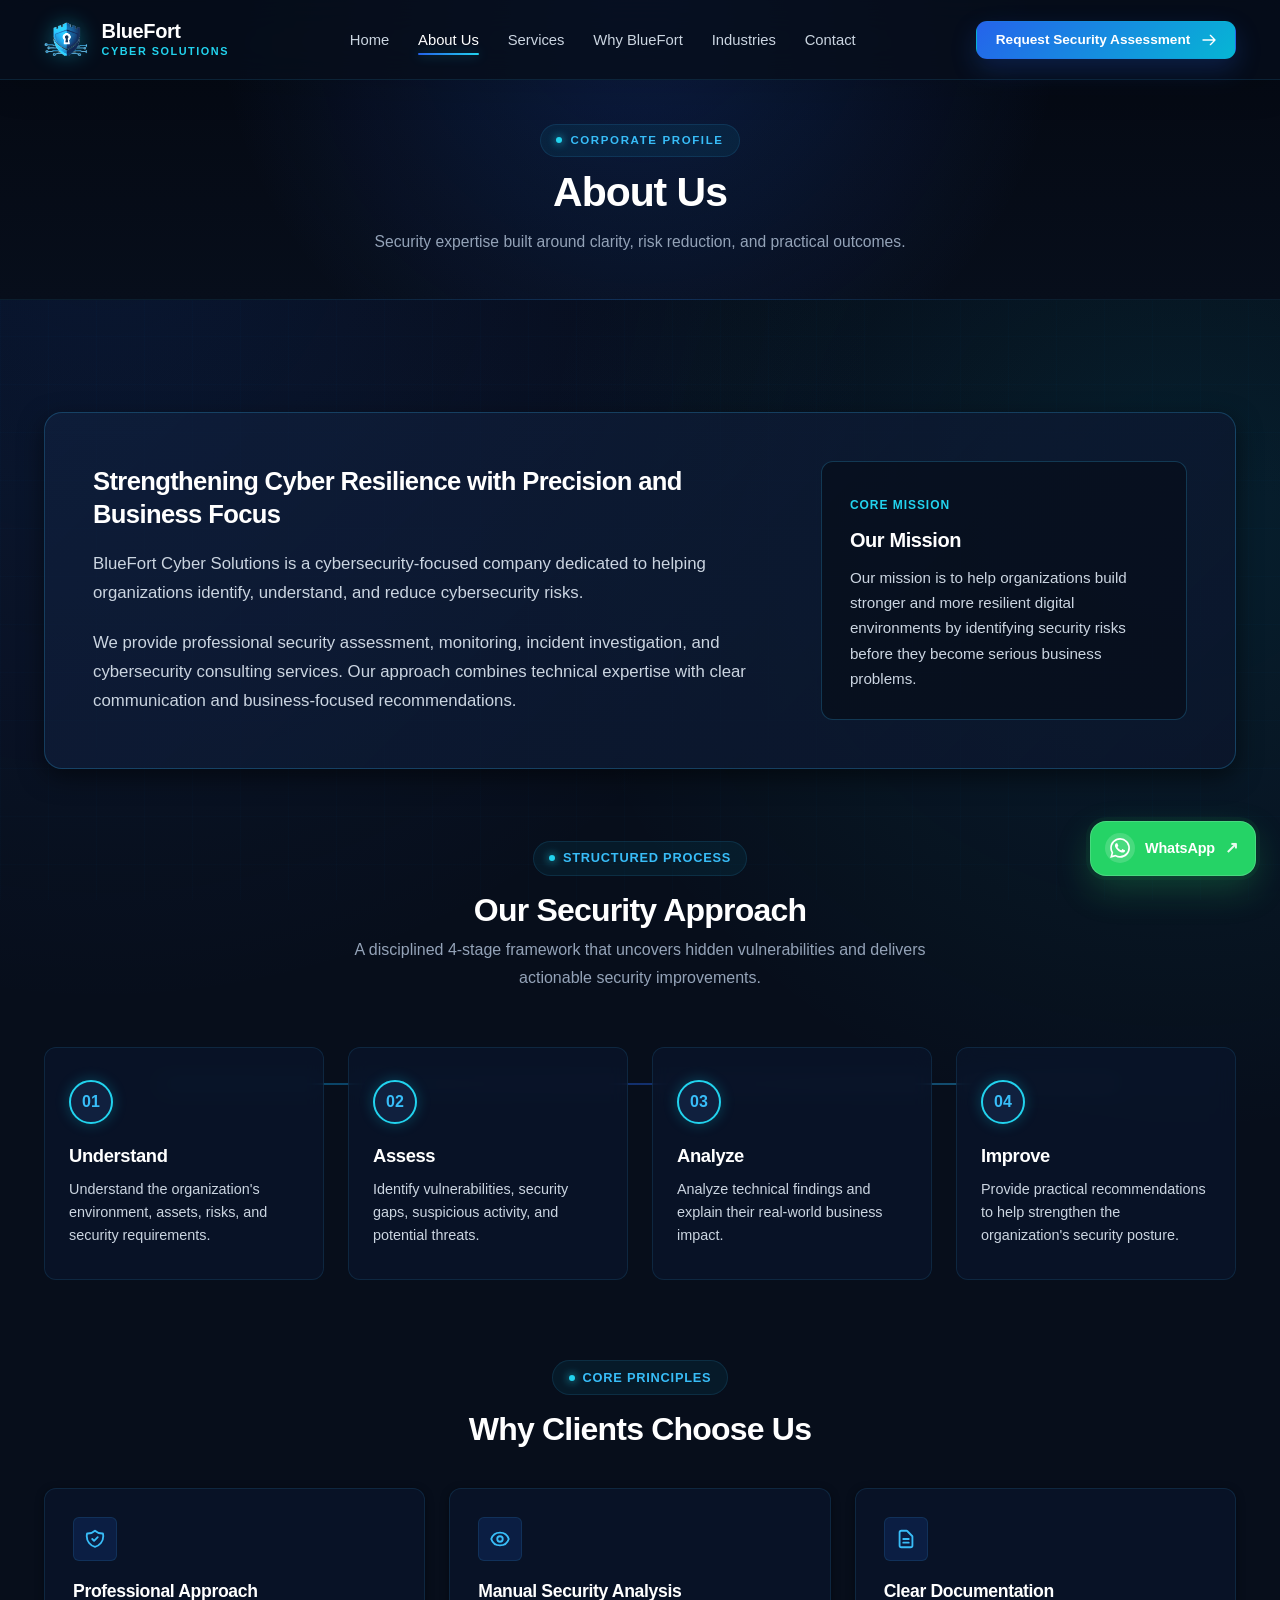
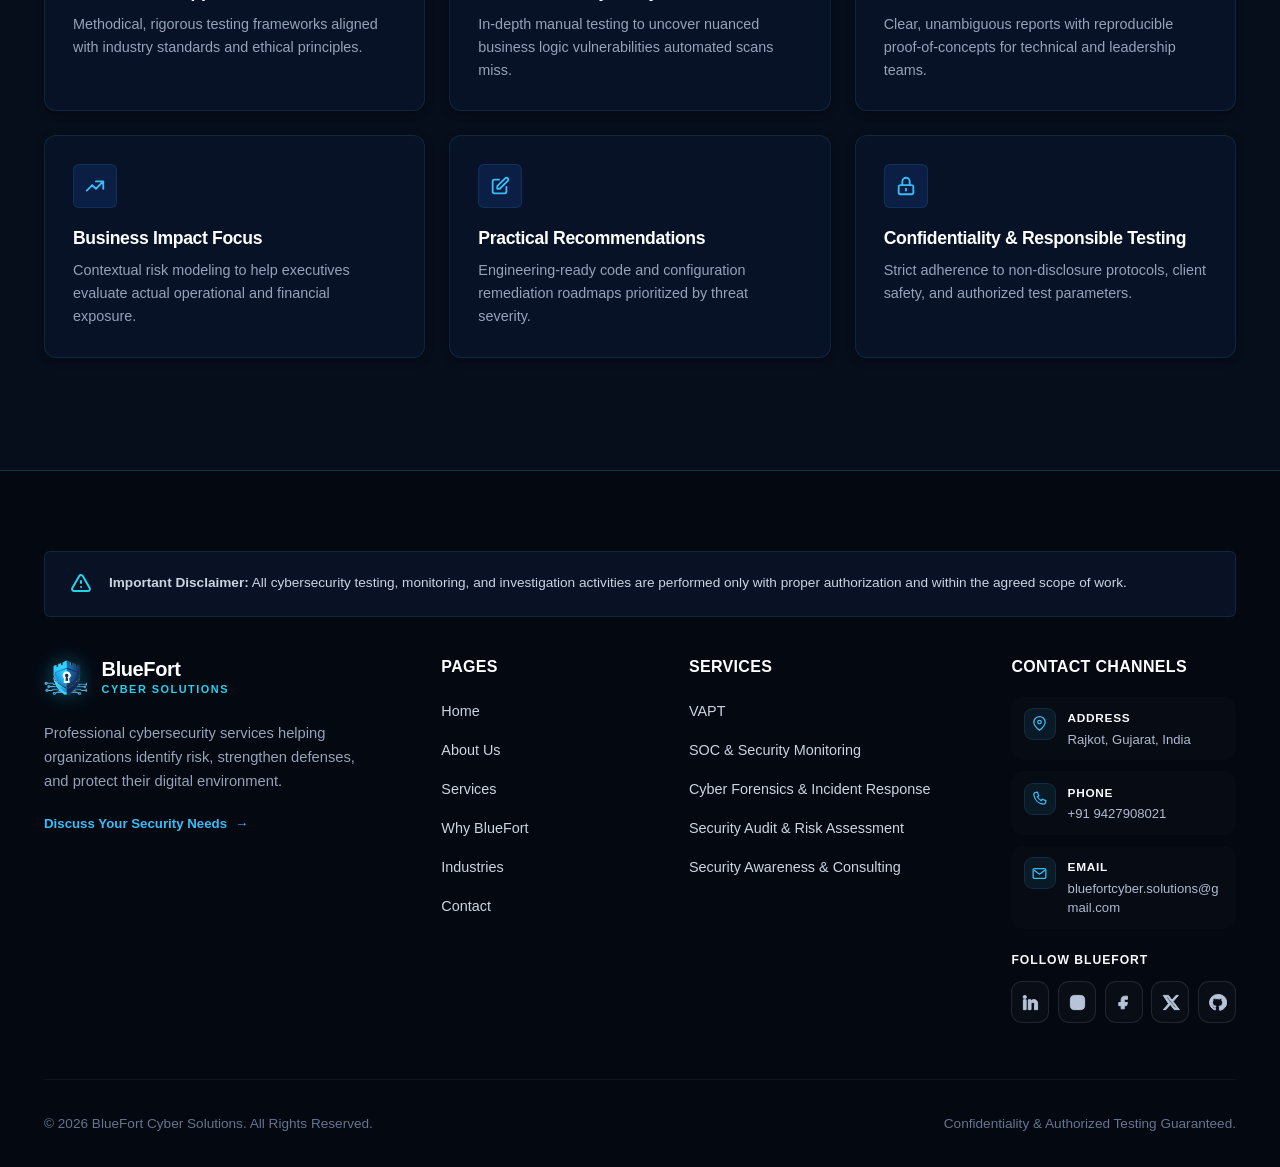
==== commit bc551ac3: "Update about.html" ====
--- a/about.html
+++ b/about.html
@@ -291,7 +291,7 @@
               <span class="footer-contact-icon" aria-hidden="true">
                 <svg viewBox="0 0 24 24" fill="none" stroke="currentColor" stroke-width="1.8"><path d="M6.6 3.5 9 3l2 5-2 1.5a14 14 0 0 0 5.5 5.5L16 13l5 2-.5 2.4A3 3 0 0 1 17.6 20C10.1 19.2 4.8 13.9 4 6.4A3 3 0 0 1 6.6 3.5Z"/></svg>
               </span>
-              <span><strong>Phone</strong><span>+91 9824898491</span></span>
+              <span><strong>Phone</strong><span>+91 9427908021</span></span>
             </a>
             <a class="footer-contact-item" href="mailto:bluefortcyber.solutions@gmail.com" aria-label="Email BlueFort Cyber Solutions">
               <span class="footer-contact-icon" aria-hidden="true">
